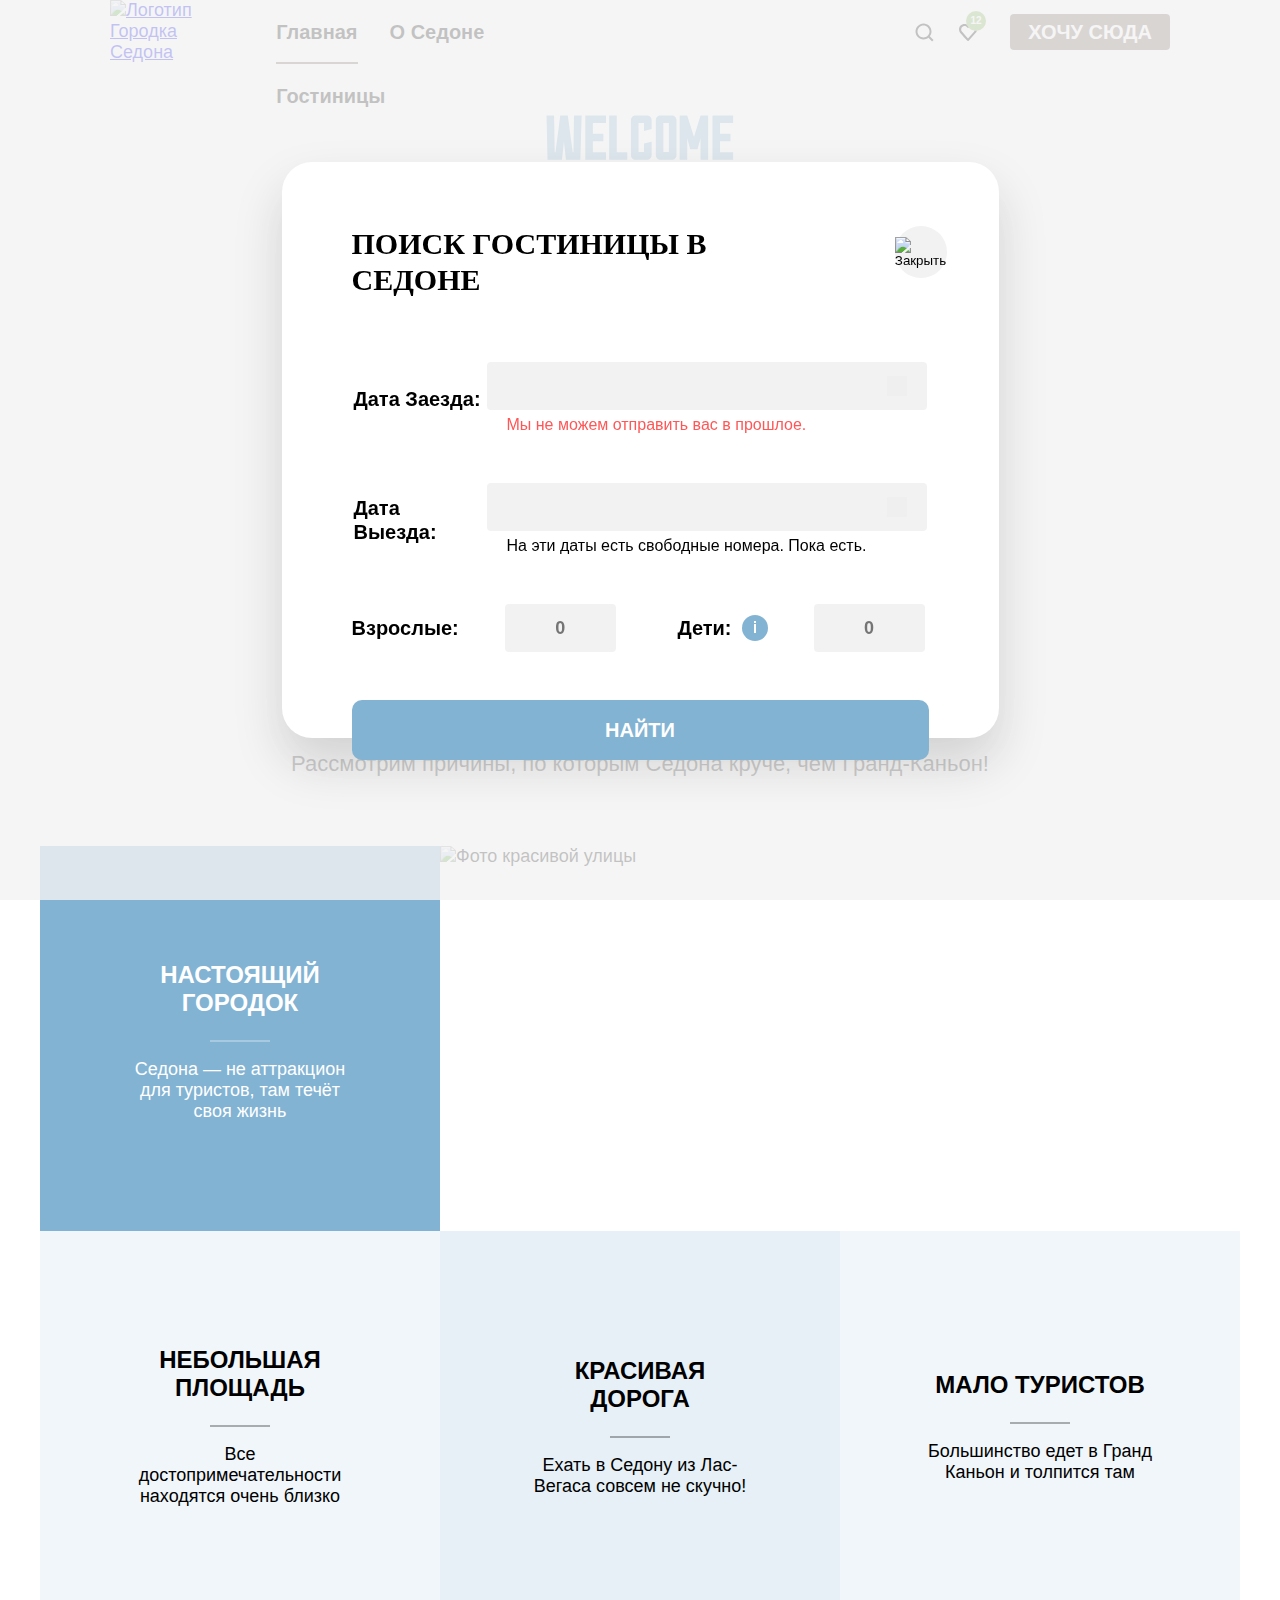
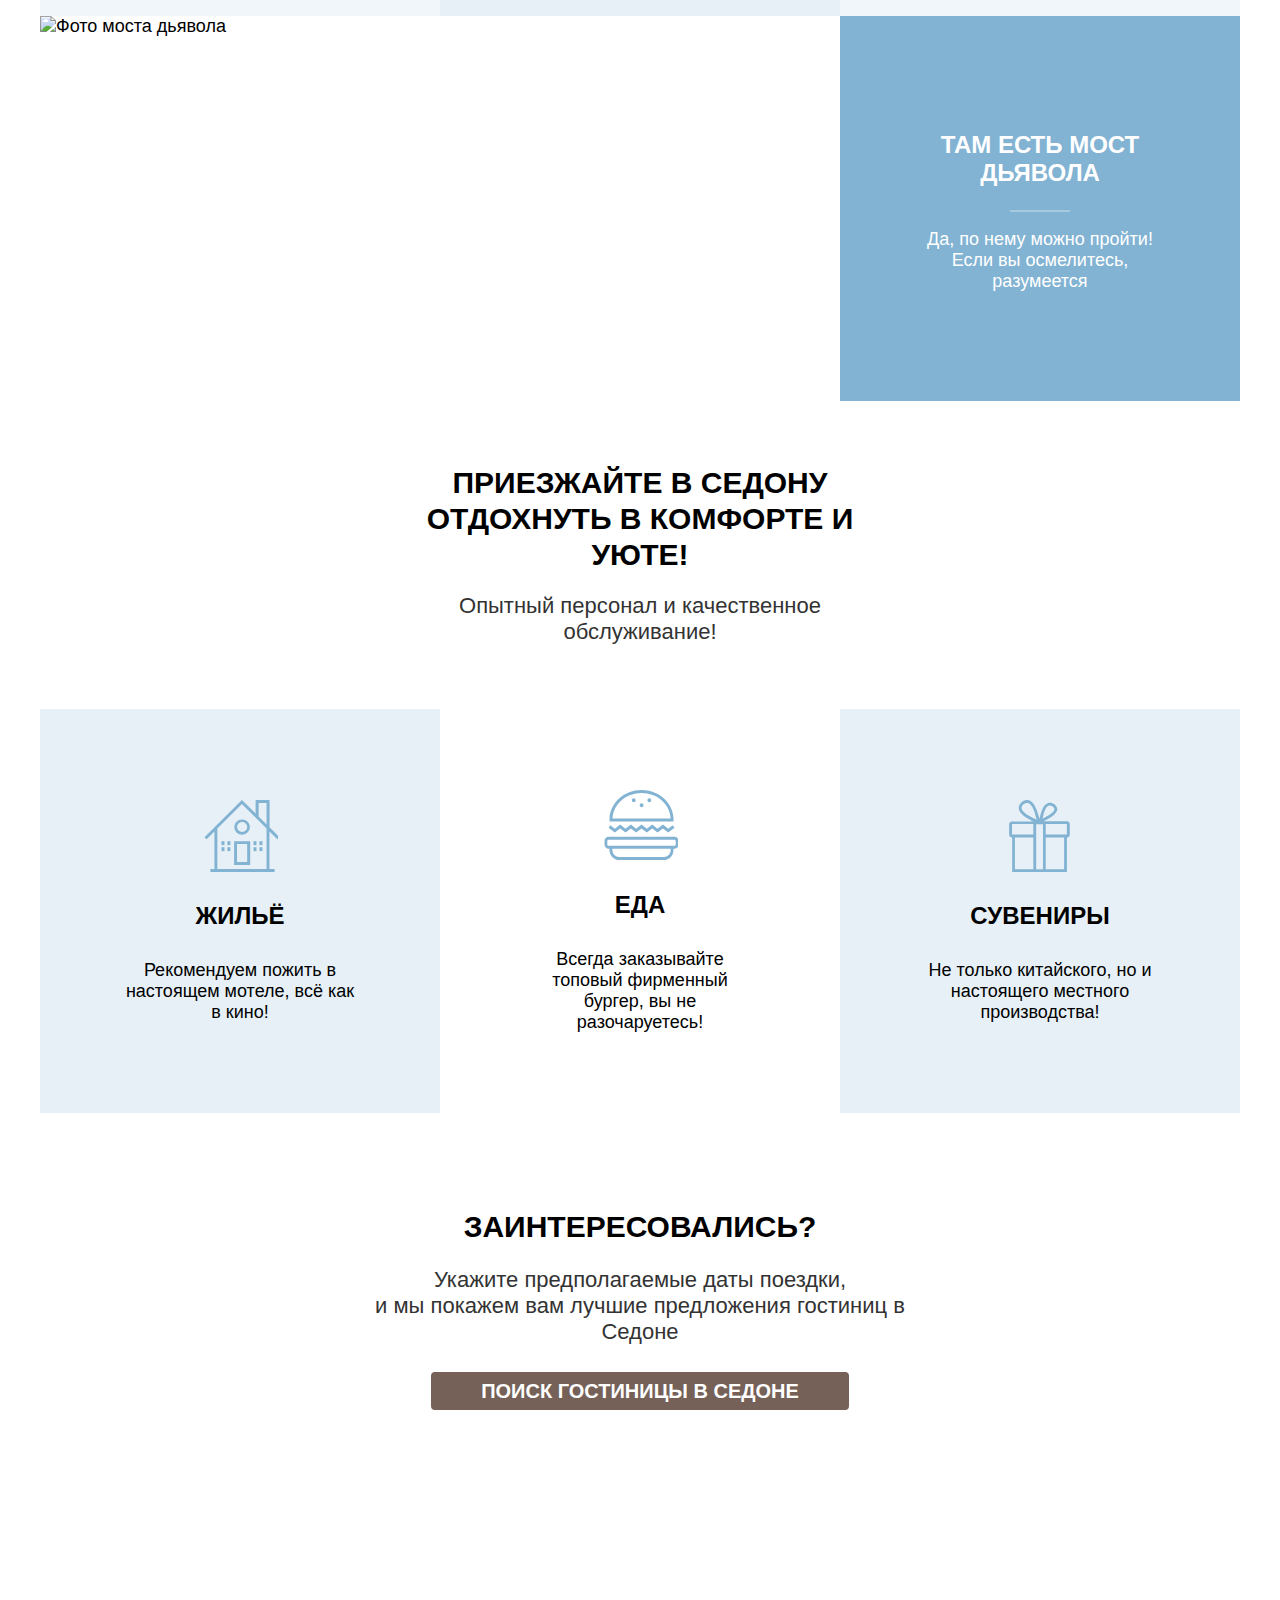
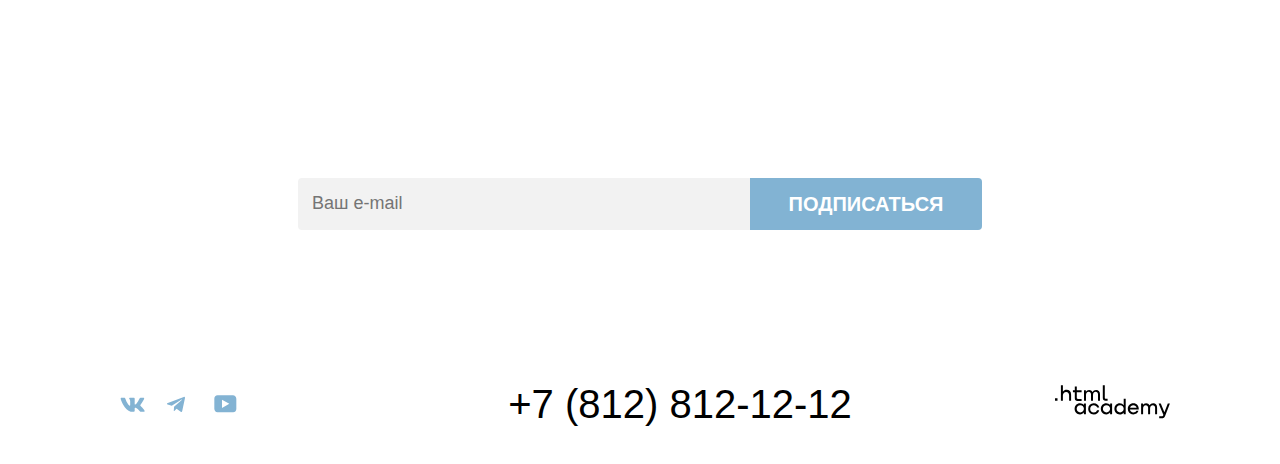
==== index.html @ 0767f4af "Редактирование модального окна" ====
<!DOCTYPE html>
<html lang="ru">
  <head>
    <meta charset="utf-8">
    <link rel="stylesheet" href="style/style.css">
    <title>Городок Седона</title>
  </head>
  <body>
  <header class="index-header">
    <a class="logo" href="index.html">
      <img class="header-logo" src="images/logo/logo-sedona.svg" width="140" height="70" alt="Логотип Городка Седона">
    </a>
    <nav class="navigation">
      <ul class="navigation-list navigation-menu">
        <li class="navigation-item">
          <a class="navigation-link navigation-link-current" href="index.html">Главная</a>
        </li>
        <li class="navigation-item">
          <a class="navigation-link" href="sedona.info">О седоне</a>
        </li>
        <li class="navigation-item">
          <a class="navigation-link" href="catalog.html">Гостиницы</a>
        </li>
      </ul>
      <ul class="navigation-list navigation-user">
        <li class="navigation-user-item">
          <a class="navigation-user-link" href="#">
            <span class="visually-hidden">Поиск</span></a>
        </li>
        <li class="navigation-user-item">
          <a class="navigation-user-link" href="#">
            <span class="navigation-user-notification">12</span>
            <span class="visually-hidden">Избранное</span>
          </a>
        </li>
        <li class="navigation-user-item">
          <a class="navigation-user-link button button-brown button-brown-user" href="#">Хочу сюда</a>
        </li>
      </ul>
    </nav>
  </header>
  <main class="main-index main-container">
    <section class="main-intro">
      <h1 class="visually-hidden">Городок Седона</h1>
          <img class="main-img-welcom" src="images/welcome.svg" width="458" height="350" alt="Welcome to the gorgeous Sedona, because the Grand Canyon sucks!">
    </section>
    <section class="advantages-top">
      <h2 class="visually-hidden">Преимущества</h2>
      <div class="tagline-top">
        <h3 class="tagline-title tagline-title-top">Седона — небольшой городок в Аризоне,
        заслуживающий большего!</h3>
        <p class="tagline-subtitle tagline-subtitle-top">Рассмотрим причины, по которым Седона круче, чем Гранд-Каньон!</p>
      </div>
      <ul class="advantages-list">
        <li class="advantages-item-1 advantages-card">
          <h3 class="advantages-title">Настоящий городок</h3>
          <p class="advantages-title-description">Седона — не аттракцион для туристов, там течёт своя жизнь</p>
        </li>
        <li class="advantages-item-2 advantages-img">
          <img src="images/advantages-1.jpg" width="800" height="385" alt="Фото красивой улицы">
        </li>
        <li class="advantages-item-3 advantages-card">
          <h3 class="advantages-title">Небольшая площадь</h3>
          <p class="advantages-title-description">Все достопримечательности находятся очень близко</p>
        </li>
        <li class="advantages-item-4 advantages-card">
          <h3 class="advantages-title">Красивая дорога</h3>
          <p class="advantages-title-description">Ехать в Седону из Лас-Вегаса совсем не скучно!</p>
        </li>
        <li class="advantages-item-5 advantages-card">
          <h3 class="advantages-title">Мало туристов</h3>
          <p class="advantages-title-description">Большинство едет в Гранд Каньон и толпится там</p>
        </li>
        <li class="advantages-item-6 advantages-img">
          <img src="images/advantages-2.jpg" width="800" height="385" alt="Фото моста дьявола">
        </li>
        <li class="advantages-item-7 advantages-card">
          <h3 class="advantages-title">Там есть мост дьявола</h3>
          <p class="advantages-title-description">Да, по нему можно пройти! Если вы осмелитесь, разумеется</p>
        </li>
      </ul>
      </section>
      <section class="advantages-bottom">
        <div class="tagline-bottom">
          <h3 class="tagline-title tagline-title-bottom">Приезжайте в Седону отдохнуть в комфорте и уюте!</h3>
          <p class="tagline-subtitle tagline-subtitle-bottom">Опытный персонал и качественное обслуживание!</p>
        </div>
        <ul class="advantages-list">
              <li class="advantages-item-8 advantages-card">
                <h3 class="advantages-title-bottom">Жильё</h3>
                <p class="advantages-title-description-bottom">Рекомендуем пожить в настоящем мотеле, всё как в кино!</p>
              </li>
              <li class="advantages-item-9 advantages-card">
                <h3 class="advantages-title-bottom">Еда</h3>
                <p class="advantages-title-description-bottom">Всегда заказывайте топовый фирменный бургер, вы не разочаруетесь!</p>
              </li>
              <li class="advantages-item-10 advantages-card">
                <h3 class="advantages-title-bottom">Сувениры</h3>
                <p class="advantages-title-description-bottom">Не только китайского, но и настоящего местного производства!</p>
              </li>
        </ul>
    </section>
   <section class="find-hotels">
    <h2 class="visually-hidden">Поиск гостиницы</h2>
    <h3 class="tagline-title tagline-title-find">Заинтересовались?</h3>
    <p class="tagline-subtitle tagline-subtitle-find">Укажите предполагаемые даты поездки, <br>и мы покажем вам лучшие предложения гостиниц в Седоне</p>
    <a class="button-brown button-brown-find" href="#">ПОИСК ГОСТИНИЦЫ В СЕДОНЕ</a>
   </section>
    <section class="subscribe">
      <h2 class="subscribe-title">Подпишитесь на рассылку</h2>
      <p class="subscribe-text">Только полезная информация и никакого спама, честное бойскаутское!</p>
      <form  class="subscribe-form" action="https://echo.htmlacademy.ru/" method="post">
          <input class="subscribe-input" type="email" name="subscribe-email" placeholder="Ваш e-mail" required >
          <button class="button button-blue button-subscribe" type="submit">Подписаться</button>
      </form>
    </section>
  </main>
  <footer class="footer-page">
    <section class="footer-social">
      <h2 class="visually-hidden">Соц-сети</h2>
      <ul class="footer-social-list">
        <li class="footer-social-item">
          <a href="https://vk.com/htmlacademy" class="social-icon icon-vk">
            <svg xmlns="http://www.w3.org/2000/svg" width="25" height="15" fill="none"><path fill="#83B3D3" fill-rule="evenodd" d="M24.12 1.8c.16-.54 0-.94-.8-.94H20.7c-.67 0-.98.34-1.15.73 0 0-1.33 3.2-3.22 5.27-.61.6-.9.8-1.23.8-.16 0-.41-.2-.41-.75v-5.1c0-.66-.19-.95-.74-.95H9.82c-.42 0-.67.3-.67.59 0 .62.95.76 1.04 2.51v3.8c0 .83-.15.98-.48.98-.9 0-3.06-3.2-4.34-6.88-.25-.72-.5-1-1.18-1H1.57c-.75 0-.9.34-.9.73 0 .68.89 4.07 4.14 8.55 2.17 3.06 5.23 4.72 8 4.72 1.68 0 1.88-.37 1.88-1v-2.32c0-.74.16-.88.7-.88.38 0 1.05.19 2.6 1.66 1.79 1.75 2.08 2.54 3.08 2.54h2.63c.75 0 1.12-.37.9-1.1-.23-.72-1.08-1.77-2.2-3.02-.62-.71-1.54-1.48-1.82-1.86-.39-.5-.28-.71 0-1.15 0 0 3.2-4.42 3.54-5.93Z" clip-rule="evenodd"/></svg>
          </a>
        </li>
        <li class="footer-social-item">
          <a href="https://t.me/htmlacademy " class="social-icon icon-tg">
            <svg xmlns="http://www.w3.org/2000/svg" width="18" height="17" fill="none"><path fill="#83B3D3" d="M16.79.96.84 7.1c-1.09.44-1.08 1.05-.2 1.32l4.1 1.28 9.47-5.98c.44-.27.85-.13.52.17l-7.68 6.93-.28 4.22c.41 0 .6-.2.83-.41l1.99-1.94 4.13 3.06c.77.42 1.31.2 1.5-.71l2.72-12.8c.28-1.1-.43-1.61-1.16-1.28Z"/></svg>
          </a>
        </li>
        <li class="footer-social-item">
          <a href="https://www.youtube.com/user/htmlacademyru" class="social-icon icon-youtube">
            <svg xmlns="http://www.w3.org/2000/svg" width="23" height="18" fill="none"><path fill="#83B3D3" d="M18.94.36H3.51C1.65.36.33 1.95.33 3.76v10.09c0 1.91 1.32 3.5 3.18 3.5h15.65c1.64 0 3.17-1.59 3.17-3.4V3.76c-.22-1.8-1.53-3.4-3.39-3.4ZM7.99 12.89V4.82l7.34 4.04-7.34 4.03Z"/></svg>
          </a>
        </li>
      </ul>
    </section>
    <section class="footer-phone">
      <a class="footer-telephone" href="tel:+78128121212">+7 (812) 812-12-12</a>
    </section>
    <section class="footer-logo">
      <a class="footer-logo-html" href="https://htmlacademy.ru/" title="Ссылка на разработчика сайта html-academy">
        <svg xmlns="http://www.w3.org/2000/svg" width="115" height="34" fill="none"><path fill="#000" d="M0 13.26v2.6h2.5v-2.6H0ZM11.6 4.86c-1.6 0-2.8.7-3.6 1.7h-.1V.36h-2v15.5h2v-5.3c0-2.1 1.3-3.6 3.3-3.6 1.8 0 2.9 1.4 2.9 3.2v5.7h2v-6.1c.1-3-1.8-4.9-4.5-4.9ZM26.6 5.16h-4.8v-3.7h-2v3.8h-1.9v2h1.9v6c0 1.7 1 2.7 2.7 2.7h4.1v-2h-3.7c-.7 0-1.1-.4-1.1-1.1v-5.7h4.8v-2ZM41.1 4.96c-1.6 0-2.9.8-3.5 2.1h-.1c-.6-1.2-1.8-2.1-3.4-2.1-1.4 0-2.5.8-3.1 1.8h-.1v-1.6H29v10.6h2v-5.4c0-2 1-3.5 2.6-3.5 1.5 0 2.4 1 2.4 2.6v6.3h2v-5.6c0-2.4 1.4-3.3 2.6-3.3 1.5 0 2.4 1 2.4 2.6v6.3h2v-6.5c.1-2.5-1.4-4.3-3.9-4.3ZM47.8 13.06c0 1.7 1 2.7 2.8 2.7h2v-2h-1.7c-.7 0-1.1-.4-1.1-1.1V.36h-2v12.7ZM28.9 20.06c-.9-1.1-2.2-1.8-3.9-1.8-3.1 0-5.4 2.3-5.4 5.6s2.3 5.6 5.4 5.6c1.8 0 3-.8 3.8-1.9h.1v1.6h2v-10.6h-2v1.5Zm-3.6 7.4c-2.2 0-3.6-1.6-3.6-3.6s1.4-3.6 3.6-3.6 3.6 1.6 3.6 3.6c0 1.9-1.4 3.6-3.6 3.6ZM44.2 22.36c-.5-2.4-2.6-4.1-5.4-4.1a5.4 5.4 0 0 0-5.6 5.6c0 3.1 2.2 5.6 5.6 5.6 2.8 0 4.9-1.8 5.4-4.2h-2.1a3.4 3.4 0 0 1-3.3 2.3c-2.2 0-3.6-1.6-3.6-3.6s1.4-3.6 3.6-3.6c1.6 0 2.8 1 3.3 2.2h2.1v-.2ZM55.1 20.06c-.9-1.1-2.2-1.8-3.9-1.8-3.1 0-5.4 2.3-5.4 5.6s2.3 5.6 5.4 5.6c1.8 0 3-.8 3.8-1.9h.1v1.6h2v-10.6h-2v1.5Zm-3.6 7.4c-2.2 0-3.6-1.6-3.6-3.6s1.4-3.6 3.6-3.6 3.6 1.6 3.6 3.6c0 1.9-1.5 3.6-3.6 3.6ZM68.7 20.16c-.9-1.1-2.2-1.9-3.9-1.9-3.1 0-5.4 2.3-5.4 5.6s2.2 5.6 5.4 5.6c1.7 0 3-.8 3.8-1.8h.1v1.5h2v-15.4h-2v6.4Zm-3.6 7.3c-2.2 0-3.6-1.6-3.6-3.6s1.4-3.6 3.6-3.6 3.6 1.6 3.6 3.6c-.1 2-1.5 3.6-3.6 3.6ZM78.3 18.26c-3.3 0-5.5 2.5-5.5 5.6 0 3 2.1 5.6 5.5 5.6 2.5 0 4.5-1.3 5.2-3.6h-2.1c-.5 1-1.6 1.6-3 1.6-1.9 0-3.3-1.3-3.4-2.9h8.8c.2-3.6-2-6.3-5.5-6.3Zm0 1.9c1.7 0 3 1 3.3 2.6h-6.5c.3-1.5 1.5-2.6 3.2-2.6ZM98.2 18.26c-1.6 0-2.9.8-3.6 2h-.1c-.6-1.2-1.8-2-3.4-2-1.4 0-2.5.7-3.1 1.8v-1.5h-1.9v10.6h2v-5.4c0-2 1-3.4 2.6-3.5 1.5 0 2.4 1 2.4 2.6v6.3h2v-5.6c0-2.4 1.4-3.3 2.6-3.3 1.5 0 2.4 1 2.4 2.6v6.3h2v-6.5c.1-2.6-1.4-4.4-3.9-4.4ZM109.4 27.36l-3.6-8.9h-2.2l4.8 11.6c-.3.9-.7 1.2-1.7 1.2h-2.5v2h2.5c1.8 0 2.8-.8 3.5-2.6l4.7-12.2h-2.1l-3.4 8.9Z"/></svg>
      </a>
    </section>
  </footer>
  </body>
  <div class="modal-container">
    <div class="modal-window">
      <button class="modal-button-close">
        <img src="images/graphic/close.svg" alt="Закрыть">
        <span class="visually-hidden">Закрыть</span>
      </button>
      <h2 class="modal-title">Поиск гостиницы в Седоне</h2>
      <section class="modal-content">
        <form class="modal-form" action="https://echo.htmlacademy.ru/" method="post">
          <fieldset class="date-form">
            <label class="date-title">Дата заезда:</label>
            <div class="input-wraper">
              <input class="date-input" type="text" id="date-in">
              <button class="button-date">
                <span class="visually-hidden">Календарь</span>
              </button>
              <p class="info-date error-date">Мы не можем отправить вас в прошлое.</p>
            </div>
          </fieldset>
          <fieldset class="date-form">
            <label class="date-title">Дата выезда:</label>
            <div class="input-wraper">
              <input class="date-input" type="text" id="date-out">
              <button class="button-date">
                <span class="visually-hidden">Календарь</span>
              </button>
              <p class="info-date">На эти даты есть свободные номера. Пока есть.</p>
            </div>
          </fieldset>
          <div class="wraper-people">
            <fieldset class="people">
              <label class="date-title date-title-adults">Взрослые:</label>
              <div class="input-people-wraper">
                <button class="people-min">
                  <span class="visually-hidden">Меньше</span>
                </button>
                <input class="people-number" type="text" placeholder="0">
                <button class="people-max">
                  <span class="visually-hidden">Больше</span>
                </button>
              </div>
            </fieldset>
            <fieldset class="people">
              <div class="wraper-people-children">
              <label class="date-title date-title-children">Дети:</label>
              <button class="tooltip-button" type="button">
                <svg width="2" height="12" viewBox="0 0 2 12" fill="currentColor" xmlns="http://www.w3.org/2000/svg">
                  <path fill-rule="evenodd" clip-rule="evenodd" d="M0 0H2V2H0V0ZM2 12H0V3H2V12Z" fill="white"/>
                  </svg>
                  <div class="tooltip-open">
                    <p class="tooltip-text">Укажите количество детей, которые будут с вами, возраст которых от 6 до 18 лет. Дети до 6 лет размещаются бесплатно.</p>
                  </div>
              </button>
              <div class="input-people-wraper">
                <button class="people-min">
                  <span class="visually-hidden">Меньше</span>
                </button>
                <input class="people-number" type="text" placeholder="0">
                <button class="people-max">
                  <span class="visually-hidden">Больше</span>
                </button>
              </div>
            </div>
            </fieldset>
          </div>
          <button class="button-blue button-blue-find">Найти</button>
        </form>
      </section>
    </div>
  </div>
</html>
---- style/style.css ----
/* font_add START */
@font-face {
  font-family: "PT Sans";
  font-weight: 400;
  font-style: normal;
  src: url("../fonts/ptsans-400.woff2") format("woff2");
  font-display: swap;
}

@font-face {
  font-family: "PT Sans";
  font-weight: 700;
  font-style: normal;
  src: url("../fonts/ptsans-700.woff2") format("woff2");
  font-display: swap;
}

@font-face {
  font-family: "PT Sans";
  font-weight: 400;
  font-style: italic;
  src: url("../fonts/ptsans-400.woff2") format("woff2");
  font-display: swap;
}

@font-face {
  font-family: "PT Sans";
  font-weight: 700;
  font-style: italic;
  src: url("../fonts/ptsans-700.woff2") format("woff2");
  font-display: swap;
}

/* font_add END */

html {
  height: 100%;
  width: 1200px;
  margin: 0 auto;
}


body {
  margin: 0;
  display: flex;
  flex-direction: column;
  min-height: 100%;
  font-family: "PT Sans", sans-serif;
  font-size: 18px;
  line-height: 21px;
  background-color: #ffffff;
  color: #000000;
}

.visually-hidden {
  position: absolute;
  width: 1px;
  height: 1px;
  margin: -1px;
  border: 0;
  padding: 0;
  white-space: nowrap;
  clip-path: inset(100%);
  clip: rect(0 0 0 0);
  overflow: hidden;
}

/* header START */
.index-header {
  display: flex;
  flex-direction: row;
  padding: 0 70px;
  height: 64px;
  /* убрать высоту потом */
}

.logo {
  width: 140px;
  height: 70px;
  margin-right: 30px;
  z-index: 0;
}

.logo:hover {
  opacity: 0.9;
}

.logo:focus {
  opacity: 0.9;
}

.logo:active {
  opacity: 0.5;
}

.logo:disabled {
  background-color: rgba(229, 229, 229, 1);
  color: rgba(229, 229, 229, 1);
  cursor: auto;
}



.navigation {
  display: flex;
  width: 100%;
}

.navigation-list {
  display: flex;
  list-style: none;
  padding: 0;
  margin: 0;
}

.navigation-menu {
  width: 339px;
  margin-right: auto;
  flex-wrap: wrap;
}

.navigation-user {
  width: 268px;
  align-items: center;
}

.navigation-link {
  color: inherit;
  font-size: 20px;
  font-weight: 700;
  line-height: 24px;
  text-transform: capitalize;
  text-align: center;
  text-decoration: none;
  display: block;
  padding: 20px 16px;
}

.navigation-link:hover {
 opacity: 0.6;
}

.navigation-link:focus {
 opacity: 0.6;
}

.navigation-link:active {
 opacity: 0.4;
}

.navigation-link:disabled {
  background-color: rgba(229, 229, 229, 1);
  color: rgba(229, 229, 229, 1);
  cursor: auto;
}



.navigation-user .navigation-user-item:nth-child(1) .navigation-user-link {
  background-image: url("../images/icons/icon-find.svg");
  background-repeat: no-repeat;
  background-position: center;

}

.navigation-user .navigation-user-item:nth-child(2) .navigation-user-link {
  background-image: url("../images/icons/icon-heart.svg");
  background-repeat: no-repeat;
  background-position: center;
  position: relative;
}

.navigation-user-notification{
  display: flex;
  background-color: #7DB54F;
  color: #ffffff;
  border-radius: 50%;
  width: 20px;
  height: 20px;
  position: absolute;
  top: 11px;
  right: 4px;
  font-size: 10px;
  justify-content: center;
  align-items: center;
}

.navigation-user-link {
  color: inherit;
  font-size: 20px;
  font-weight: 700;
  line-height: 24px;
  text-transform: capitalize;
  text-align: center;
  text-decoration: none;
  display: block;
  padding: 22px 12px;
  width: 44px;
  height: 64px;
  box-sizing: border-box;
}

.navigation-user-link:hover {
  opacity: 0.6;
 }

 .navigation-user-link:focus {
  opacity: 0.6;
 }

 .navigation-user-link:active {
  opacity: 0.4;
 }

 .navigation-user-link:disabled {
   background-color: rgba(229, 229, 229, 1);
   color: rgba(229, 229, 229, 1);
   cursor: auto;
 }


.navigation-link-current{
  position: relative;
  }

.navigation-link-current::after {
  position: absolute;
  content: "";
  height: 2px;
  bottom: 0;
  right: 16px;
  left: 16px;
  background-color: rgba(117, 98, 87, 1);
}

.button-brown-user {
  width: 160px;
  height: 36px;
  margin-left: 20px;
  padding: 0;
}

/* header END */

/* main START */
.main-container {
  flex-grow: 1;
}

.main-img-welcom {
  padding-top: 51.4px;
}

.main-intro {
  background:  url(../images/index-ladder.svg) bottom, url(../images/background-index.jpg);
  background-repeat: no-repeat;
  background-size: 100%, cover;
  height: 485px;
  text-align: center;
  color: #000000;
}

.tagline-title {
  font-size: 30px;
  font-weight: 700;
  line-height: 36px;
  text-transform: uppercase;
  text-align: center;
}

.tagline-title-top {
  width: 650px;
  padding-top: 69px;
  margin: 0;
  margin-bottom: 25px;
}

.tagline-title-find {
  margin: 0;
  margin-bottom: 20px;
  margin-left: auto;
  margin-right: auto;
}


.tagline-subtitle {
  font-size: 22px;
  line-height: 26px;
  text-align: center;
  color: #333333;
}

.tagline-subtitle-top {
  margin: 0;
  padding-bottom: 69px;
}

.tagline-subtitle-find {
  margin-bottom: 54px;
  width: 592px;
  height: 52px;
  margin-left: auto;
  margin-right: auto;
}

/* advantages START */
.tagline-top {
  height: 261px;
  display: flex;
  flex-direction: column;
  align-items: center;
  height: auto;
}

.tagline-bottom {
  height: 246px;
  display: flex;
  flex-direction: column;
  align-items: center;
  height: auto;
}

.advantages-top {
  background-color: inherit;
}

.tagline-title-bottom {
  width: 505px;
  padding-top: 64px;
  margin: 0;
  margin-bottom: 20px;
}

.tagline-subtitle-bottom {
  width: 490px;
  margin: 0;
  padding-bottom: 64px;
}

.advantages-title {
  font-size: 24px;
  font-weight: 700;
  line-height: 28px;
  text-transform: uppercase;
  text-align: center;
  position: relative;
}

.advantages-title::after {
  position: absolute;
  content: "";
  display: block;
  width: 60px;
  height: 2px;
  background-color: rgba(0, 0, 0, 0.3);
  left: 0;
  right: 0;
  margin: auto;
  bottom: -25px;
}

.advantages-item-1 .advantages-title::after,
.advantages-item-7 .advantages-title::after {
  background-color: rgba(255, 255, 255, 0.3);
}

.advantages-item-8::before {
  content: "";
  position: relative;
  background-image: url("../images/icons/icon-house.svg");
  width: 75px;
  height: 72px;
}

.advantages-item-9::before {
  content: "";
  position: relative;
  background-image: url("../images/icons/icon-food.svg");
  width: 75px;
  height: 72px;
}

.advantages-item-10::before {
  content: "";
  position: relative;
  background-image: url("../images/icons/icon-gift.svg");
  background-size: contain;
  width: 75px;
  height: 72px;
}

.advantages-title-bottom {
  font-size: 24px;
  font-weight: 700;
  line-height: 28px;
  text-transform: uppercase;
  text-align: center;
  margin: 30px 0;
}

.advantages-item-1 {
  grid-area: 1/1/2/2;
}

.advantages-item-2 {
  grid-area:  1/2/2/4 ;
}

.advantages-item-3 {
  grid-area: 2/1/3/2;
}

.advantages-item-4 {
  grid-area:  2/2/3/3 ;
}

.advantages-item-5 {
  grid-area: 2/3/3/4;
}

.advantages-item-6 {
  grid-area: 3/1/4/3;
}

.advantages-item-7 {
  grid-area: 3/3/4/4;
}

.advantages-item-3,
.advantages-item-5 {
  color: inherit;
  background-color: rgba(131, 179, 211, 0.12);
}

.advantages-item-1,
.advantages-item-7 {
  color: #ffffff;
  background-color: #82B3D3;
}

.advantages-item-4,
.advantages-item-8,
.advantages-item-10 {
  background-color: rgba(131, 179, 211, 0.20);
}
.advantages-item-9 {
  background-color: #ffffff;
}

.advantages-img {
display: flex;
}

.advantages-list{
  list-style: none;
  display: grid;
  grid-template-columns: repeat(3, 400px);
  padding: 0;
  margin: 0;
}

.advantages-list-bottom {
  list-style: none;
  display: grid;
  grid-template-columns: repeat(3, 400px);
  padding: 0;
  margin: 0;
}

.advantages-card {
  display: flex;
  align-items: center;
  justify-content: center;
  flex-direction: column;
  padding: 80px 85px;
  box-sizing: border-box;
  min-height: 385px;
}

.advantages-title-description {
  font-size: 18px;
  text-align: center;
}

.advantages-title-description-bottom {
  font-size: 18px;
  text-align: center;
  margin: 0;
}

.advantages-bottom {
  text-align: center;
}
/* advantages END */

.find-hotels {
  text-align: center;
  padding: 96px 304px;
  min-height: 406px;
  box-sizing: border-box;
}

.button-brown-find {
  background-color: #756157;
  color: #FFFFFF;
  text-transform: uppercase;
  text-decoration: none;
  font-weight: 700;
  font-size: 20px;
  line-height: 36px;
  font-family: "PT Sans", sans-serif;
  border-radius: 4px;
  border: none;
  width: 276px;
  height: 36px;
  padding: 8px 50px;
}


.button {
  color: #FFFFFF;
  text-decoration: none;
  text-transform: uppercase;
  font-weight: 700;
  font-family: "PT Sans", sans-serif;
  border-radius: 4px;
  border: none;
  display: flex;
  align-items: center;
  justify-content: center;
  cursor: pointer;
}

.button-brown {
  background-color: #756157;
}

.button-brown:hover {
  background-color: #69564f;
}

.button-brown:focus {
  background-color: #69564f;
}

.button-brown:active {
  background-color: #756157;
  color: rgba(255, 255, 255, 0.3);
}

.button:disabled {
  background-color: rgba(229, 229, 229, 1);
  color: rgba(255, 255, 255, 1);
  cursor: auto;
}

.button-blue {
  background-color: #82B3D3;
}

.button-blue:hover {
  background-color: #68A2CA;
}

.button-blue:focus {
  background-color: #68A2CA;
}

.button-blue:active{
  background-color: #82B3D3;
  color: rgba(255, 255, 255, 0.3);
}

.hotels-card .button-green {
  grid-area: button-2;
}

.button-green {
  background-color: #7DB54F;
}

.button-green:hover {
  background-color: #6C9E42;
}

.button-green:focus {
  background-color: #6C9E42;
}

.button-green:active {
  background-color: #7DB54F;
  color: rgba(255, 255, 255, 0.3);
}

/* main END */

/* footer START */
.footer-page {
  display: flex;
  padding: 40px 70px 30px;
  height: 50px;
  min-height: 130px;
  box-sizing: border-box;
}

.social-icon {
  width: 27px;
  height: 40px;
  background-position: center;
}

.social-icon:hover path {
  fill: #68A2CA;
}

.social-icon:focus path {
  fill: #68A2CA;
}

.social-icon:active path {
  fill: rgba(104, 162, 202, 0.3)
}

.footer-social {
  width: 200px;
  display: flex;
  align-items: center;
}

.footer-logo {
  width: 120px;
  display: flex;
  align-items: center;
  justify-content: end;
}

.footer-logo-html:hover path {
  fill: rgba(117, 97, 87, 1);
}

.footer-logo-html:focus path {
  fill: rgba(117, 97, 87, 1);
}

.footer-logo-html:active path {
  fill: rgba(117, 97, 87, 0.3);
}

.footer-social-list {
  list-style: none;
  display: flex;
  padding: 0;
  flex-wrap: wrap;
}

.footer-social-item {
  padding: 0 10px;
  width: 27px;
  height: 40px;
  display: flex;

}

.icon-vk {
  width: 100%;
  display: flex;
  align-items: center;
}

.icon-youtube {
  display: flex;
  align-items: center;
  width: 100%;
}

.icon-tg {
  width: 100%;
  display: flex;
  align-items: center;
}


.footer-phone {
  margin-left: auto;
  margin-right: auto;
  align-items: center;
  display: flex;

}

.footer-telephone {
  text-decoration: none;
  font-size: 40px;
  line-height: 40px;
  text-transform: uppercase;
  color: #000000;
}

.footer-telephone:hover {
  color: #756157;
}

.footer-telephone:active {
  color: #756157;
  opacity: 30%;
}

/* footer END  */



/* catalog START */

.block-filter {
  background-image: url("../images/background-filter.jpg");
  background-repeat: no-repeat;
  background-size: cover;
  color: #FFFFFF  ;
  padding: 35px 70px 70px;
}

.inner-header {
  margin-bottom: 40px;
}

.inner-header-title {
  font-size: 60px;
  line-height: 78px;
  font-weight: 700;
  margin: 0 0 8px;
}

.breadcrumbs {
  list-style: none;
  display: flex;
  margin: 0;
  padding: 0;
}

.breadcrumbs-index{
  background-repeat: no-repeat;
  background-position: center;
  fill: rgba(255, 255, 255, 1);
}

.breadcrumbs-index:hover {
  fill: rgba(255, 255, 255, 0.6);
}

.breadcrumbs-index:focus {
  fill: rgba(255, 255, 255, 1);
}

.breadcrumbs-index:active {
  fill: rgba(255, 255, 255, 0.3);
}

.breadcrumbs-item {
  display: flex;
  align-items: center;
}

.breadcrumbs-item:not(:last-child)::after {
  content: "";
  position: relative;
  background-image: url("../images/graphic/arrow.svg");
  background-repeat: no-repeat;
  padding-right: 10px;
  left: 5px;
  top: 0px;
  height: 11px;
  width: 6px;
}

.breadcrumbs-item a {
  color: #FFFFFF ;
  text-decoration: none;
  font-size: 16px;
  line-height: 21px;
  font-weight: normal;
  display: flex;
  align-items: center;
}

.breadcrumbs-link:hover {
  color: #FFFFFF;
  opacity: 60%;
}

.breadcrumbs-link:active {
  opacity: 30%;
}

.catalog-hotels{
  display: flex;
  flex-direction: row;
}

.catalog-filter {
  display: flex;
  width: 1060px;
}

.catalog-filter-list {
  list-style: none;
  margin: 0;
  padding: 0;
}

.catalog-filter-item:last-child {
  padding-bottom: 0;
}

.catalog-filter-title {
  font-size: 20px;
  font-weight: 700;
  line-height: 24px;
  text-transform: capitalize;
  padding-bottom: 32px;
}

.catalog-filter-item{
  font-size: 18px;
  line-height: 23px;
  padding-bottom: 16px;
}

.catalog-filter-group{
  font-size: 18px;
  line-height: 24px;
  border: none;
  padding: 0;
  margin: 0;
  margin-right: 70px;
  width: 150px;
}

.control {
  display: flex;
  align-items: center;
}

.catalog-filter-group:nth-child(2) {
  margin-right: auto;
}

.catalog-filter-group:nth-child(3) {
  width: 288px;
  margin-right: 0;
}

.input-price {
  width: 143px;
  height: 48px;
  font-size: 18px;
  font-weight: 700;
  box-sizing: border-box;
  padding: 5px 10px;
  outline: none;
  border: 2px solid transparent;
  margin-bottom: 36px;
  margin-right: 2px;
}

.input-price:hover {
  background-color: #E6E6E6;
}

.input-price:focus {
  background-color: #E6E6E6;
  outline: 3px solid #83B3D3;
}

.input-price:active {
  border: 2px solid #000;
  outline: none;
}

.input-price-left {
  border-radius: 4px 0 0 4px;
}

.input-price-right {
  border-radius: 0 4px 4px 0;
}

.label-price {
  position: relative;
}

.label-price-wraper {
  display: flex;

}

.price-span {
  position: absolute;
  color: rgba(0, 0, 0, 0.3);
  right: 20px;
  top: 10px;
}

.range-scale {
  background-color: rgba(255, 255, 255, 0.3);
  width: 287px;
  height: 4px;
  position: relative;
  z-index: 0;
}

.range-bar {
  height: 4px;
  background-color: #ffffff;
  position: absolute;
  z-index: 1;
}

.range-toggle {
  width: 20px;
  height: 20px;
  border-radius: 4px;
  border-style: none;
  cursor: pointer;
  background-color: #ffffff;
  position: absolute;
}

.toggle-min {
  top: -8px;
}

.toggle-max {
  right: -10px;
  top: -8px;
}

.range-toggle:hover {
  background-color: #A5A5A5;
}

.range-toggle:focus {
  outline: 3px solid #83B3D3;
}

.range-toggle:active {
  outline: 2px solid #83B3D3;
}

.button-blue-catalog {
  background-color: #82B3D3;
  margin-bottom: 32px;
  width: 191px;
  height: 36px;
  font-size: 16px;
  font-weight: 700;
  line-height: 20px;
}

.catalog-button {
  border: none;
  margin: 0;
  margin-left: 70px;
  width: 191px;
}

.button-reset {
  width: 191px;
  height: 36px;
  background-color: rgb(0, 0, 0, 0);
  border: none;
  color: #FFFFFF;
  font-size: 16px;
  font-weight: 700;
  line-height: 20px;
  border-radius: 4px;
  cursor: pointer;
}

.control-mark {
  background-color: rgba(255, 255, 255, 1);
  width: 20px;
  height: 20px;
  display: inline-block;
  position: relative;
  top: 0;
  border-radius: 4px;
  margin-right: 15px;
}

.control-input[type="checkbox"]:checked + .control-mark::before {
  content: "";
  background-image: url("../images/graphic/check-mark-1.svg");
  background-repeat: no-repeat;
  background-position: center;
  width: 20px;
  height: 20px;
  display: inline-block;
  position: relative;
  border-radius: 4px;
  left: 1px;
}

.control-input[type="radio"] +.control-mark {
  background-color: rgba(255, 255, 255, 1);
  border-radius: 50%;
  width: 20px;
  height: 20px;
  display: inline-block;
  margin-right: 15px;
  z-index: 0;
}

.control-input[type="radio"]:checked + .control-mark::before {
  content: "";
  background-color: rgba(63, 94, 114, 1);
  width: 10px;
  height: 10px;
  border-radius: 50%;
  z-index: 1;
  position: relative;
  display: inline-block;
  top: -3px;
  left: 5px;
}


.control-input:hover + .control-mark {
  background-color: rgba(255, 255, 255, 0.6);
  cursor: pointer;
}

.control-input:focus + .control-mark {
  outline: 3px solid #83B3D3;
}

.control-input:active + .control-mark {
  background-color: rgba(255, 255, 255, 0.3);
}

.control-input:disabled + .control-mark {
  background-color: rgba(255, 255, 255, 0.1);
  cursor: auto;
}

.button-reset:hover {
  opacity: 0.6;
}

.button-reset:active {
  color: rgba(255, 255, 255, 0.3);
}

.button-reset:focus {
  border: 3px solid #83B3D3;
  opacity: 1;
}

.button-reset:disabled {
  color: rgba(255, 255, 255, 1);
  cursor: auto;
}

/* catalog END */

/* selection START */
.number-hotels {
  font-size: 30px;
  line-height: 36px;
  font-weight: 700;
  text-transform: uppercase;
}

.selection-icon {
  display: flex;
}

.selection-hotel {
  display: flex;
  width: 1060px;
  padding: 50px 70px 40px;
  align-items: center;
}

.number-hotels {
  margin: 0;
  margin-right: auto;
}

.selection-tile {
  box-sizing: border-box;
  background-image: url("../images/graphic/variant-tile.svg");
  background-repeat: no-repeat;
  background-size: 24px 20px;
  background-position: center;
  width: 48px;
  height: 48px;
  border: 2px solid #E5E5E5;
}

.selection-slide {
  background-image: url("../images/graphic/variant-slideshow.svg");
  background-repeat: no-repeat;
  background-size: 24px 20px;
  background-position: center;
  box-sizing: border-box;
  width: 48px;
  height: 48px;
  flex-wrap: wrap;
  margin: 0 8px;
  border: 2px solid #E5E5E5;
}

.selection-list {
  box-sizing: border-box;
  background-image: url("../images/graphic/variant-list.svg");
  background-repeat: no-repeat;
  background-size: 24px 20px;
  background-position: center;
  width: 48px;
  height: 48px;
  border: 2px solid #E5E5E5;
}

.selection-current {
  border: 2px solid #000000;
}

.selection-list:hover,
.selection-slide:hover,
.selection-tile:hover {
  border: 2px solid #000000;
}


.selection-list:focus,
.selection-slide:focus,
.selection-tile:focus {
  border: 2px solid #68A2CA;
}

.selection-list:active,
.selection-slide:active,
.selection-tile:active {
  border: 2px solid #000000;
}



.select-control {
  font-size: 18px;
  line-height: 21px;
  height: 49px;
  padding: 10px 20px;
  border-radius: 4px;
  border: 2px solid  #E5E5E5;
  width: 292px;
  margin-right: 70px;
  background-image: url("../images/graphic/arrow-down.svg");
  background-repeat: no-repeat;
  background-position: right 20px center;
  appearance: none;
}

.select-control:hover {
  border-color: #68A2CA;
}

.select-control:active {
  border-color: #68A2CA;
}

.select-control:disabled {
 border-color: rgba(0, 0, 0, 0.30);
 cursor: auto;
}
/* selection END */

/* hotels START */

.hotels {
  width: 1060px;
  display: grid;
  grid-template-columns: 340px 340px 340px;
  gap: 20px;
  padding: 0 70px 40px;
}

.hotels-card {
  border: 1px solid #E6E6E6;
  border-radius: 4px;
  /* width: 340px;
  height: 438px; */
  padding: 20px;
  display: grid;
  grid-template-columns: 140px 140px;
  grid-template-areas:
  "title title"
  "type price"
  "button-1 button-2"
  "stars rating";
  gap: 16px;
}

.hotels-card .button-blue {
  grid-area: button-2;
}

.hotels-card .button-brown {
  grid-area: button-1;
}

.hotels-card:nth-child(3n) {
  margin-right: 0;
}

.button-card-size {
  width: 140px;
  height: 36px;
  display: flex;
  font-size: 16px;
  line-height: 20px;
  font-weight: 700;
  text-align: center;
}

.hotels-card-title {
  font-size: 24px;
  line-height: 28px;
  font-weight: 700;
  color: #000000;
  margin: 0;
  grid-area: title;
  grid-column: 1 / 3;
}

.hotels-card-link {
  text-decoration: none;
  display: grid;
}

.hotels-card-link:hover {
  opacity: 0.8;
}

.hotels-card-link:focus {
  opacity: 1;
}

.hotels-card-link:active {
  opacity: 0.3;
}

.hotels-card-link:disabled {
  background-color: rgba(229, 229, 229, 1);
  color: rgba(229, 229, 229, 1);
  cursor: auto;
}


.hotels-card-img {
  margin-bottom:  16px;
}

.hotels-card-type {
  font-size: 18px;
  line-height: 21px;
  width: 140px;
  margin: 0;
  grid-area: type;
}

.hotels-card-price {
  font-size: 18px;
  line-height: 21px;
  text-align: right;
  width: 140px;
  margin: 0;
  grid-area: price;
}

.hotels-card-rating {
  background-image: url("../images/graphic/star.svg") ;
  background-repeat: space;
  grid-area: stars;
  height: 18px;
  display: flex;
  align-items: center;
  position: relative;
  top: 10px;
}

.hotel-star-1 {
  width: 20px;
}

.hotel-star-2 {
  width: 40px;
}

.hotel-star-3 {
  width: 70px;
}

.hotel-star-4 {
  width: 85px;
}

.hotel-star-5 {
  width: 105px;
}

.hotels-card-rating-text {
  font-size: 16px;
  line-height: 20px;
  text-transform: uppercase;
  width: 140px;
  height: 37px;
  margin: 0;
  text-align: center;
  background-color: #F2F2F2;
  border-radius: 4px;
  display: flex;
  align-items: center;
  justify-content: center;
  grid-area: rating;
}

/* hotels END */

/* pagination START */
.pagination {
  display: flex;
  padding-top: 40px;
  margin: 0 70px 60px;
  border-top: 1px solid #E6E6E6;
}

.pagination-link {
  font-size: 20px;
  line-height: 36px;
  font-weight: 700;
  text-transform: uppercase;
  text-align: center;
  text-decoration: none;
  color: #FFFFFF;
  width: 60px;
  height: 60px;
  display: flex;
  justify-content: center;
  align-items: center;
}

.pagination-link:hover {
  background-color: #68A2CA;
}

.pagination-link:focus {
  background-color: #68A2CA;
}

.pagination-link:active {
  color: rgba(130, 179, 211, 1);
}

.pagination-link:disabled {
  background-color: rgba(229, 229, 229, 1);
  color: rgba(229, 229, 229, 1);
  cursor: auto;
}

.pagination-current:active,
.pagination-current:focus,
.pagination-current:hover {
  background-color: rgba(242, 242, 242, 1);
  color: #000000;
}

.pagination-item {
  margin: 0 8px 0 0;
  background-color: #82B3D3;
  display: flex;
  align-items: center;
  justify-content: center;
}

.pagination-more {
  background-color: #FFFFFF;
}

.pagination-current {
  color: rgb(0, 0, 0);
  background-color: #F2F2F2;
}
.pagination-list {
  list-style: none;
  display: flex;
  padding: 0;
  margin: 0;
}

/* pagination END */

/* subscribe START */

.subscribe {
  color: #FFFFFF;
  background-image: url("../images/background-subscribe.jpg");
  text-align: center;
  display: flex;
  flex-direction: column;
  flex-wrap: wrap;
  justify-content: center;
  align-items: center;
  padding: 96px 258px 104px;
  min-height: 415px;
  box-sizing: border-box;
}

.subscribe-form input {
  font-size: 18px;
  line-height: 24px;
}

.subscribe-title {
  font-size: 30px;
  font-weight: 700;
  line-height: 36px;
  text-transform: uppercase;
  /* padding-top: 96px; */
  margin: 0;
  margin-bottom: 20px;
}

.subscribe-text {
  font-size: 22px;
  line-height: 26px;
  width: 475px;
  margin: 0;
  margin-bottom: 54px;
}


.subscribe-catalog {
  background-color: #FFFFFF;
  text-align: center;
  display: flex;
  flex-direction: column;
  flex-wrap: wrap;
  justify-content: center;
  align-items: center;
  padding: 96px 258px 104px;
  min-height: 415px ;
  box-sizing: border-box;
}
.subscribe-catalog .subscribe-text {
  color: #333333;
}

.subscribe-form {
  text-align: center;
  display: flex;
}

.subscribe-input  {
  background-color: #F2F2F2;
  width: 452px;
  height: 52px;
  padding: 20px 12px;
  border: none;
  box-sizing: border-box;
  font: inherit;
  outline: none;
  border-radius: 4px 0 0 4px;
  border: 2px solid #f2f2f2;
}

.subscribe-input:hover {
 background-color: rgba(230, 230, 230, 1);
}

.subscribe-input:focus {
  outline: 3px solid #83B3D3;
}

.subscribe-input:active {
  border: 2px solid #000;
  outline: none;
}

.button-subscribe:disabled,
.button-subscribe:disabled:hover {
  color: #000;
  background-color: rgba(0, 0, 0, 0.3);
  border: 2px solid rgba(0, 0, 0, 0.3);
  cursor: none;
}

.button-subscribe {
  width: 232px;
  height: 52px;
  font-size: 20px;
  line-height: 36px;
  font-weight: 700;
  border-radius: 0px 4px 4px 0px;
}

/* subscribe END */

/* modal window START */

.modal-container {
  position: fixed;
  top: 0;
  left: 0;
  width: 100%;
  height: 100%;
  background-color: rgba(242, 242, 242, 0.80);
  display: flex;
}

.modal-container-close {
  display: none;
}

.modal-window {
  width: 717px;
  height: 576px;
  border-radius: 30px;
  background-color: #ffffff;
  box-shadow: 0px 25px 50px 0px rgba(0, 0, 0, 0.15);
  position: relative;
  margin: auto;
  padding: 64px 70px;
  box-sizing: border-box;
}

.modal-button-close {
  position:absolute;
  width: 52px;
  height: 52px;
  border-radius: 50%;
  border: none;
  background-color: #F2F2F2;
  top: 64px;
  right: 52px;
  padding: 0;
  cursor: pointer;
  display: flex;
  align-items: center;
  justify-content: center;
}

.modal-button-close:hover {
  background-color: #E6E6E6;
}

.modal-button-close:focus {
  outline: 3px solid #83B3D3;
}

.modal-button-close:active img {
  outline: none;
  opacity: 0.3;
}

.modal-title {
  width: 480px;
  color: #000;
  font-family: "PT Sans";
  font-size: 30px;
  font-weight: 700;
  line-height: 36px;
  text-transform: uppercase;
  margin-top: 0;
  margin-bottom: 64px;
}

.modal-form {
  display: flex;
  flex-direction: column;
  gap: 48px;
}

.date-form {
  display: flex;
  justify-content: space-between;
  align-items: center;
  border: none;
  padding: 0;
  position: relative;
}

.date-title {
  color: #000;
  font-size: 20px;
  font-weight: 700;
  line-height: 24px;
  text-transform: capitalize;
  height: 48px;
  display: flex;
  align-items: center;
  justify-content: center;
}

.date-input {
  width: 440px;
  height: 48px;
  color: #000;
  font-family: "PT Sans";
  font-size: 18px;
  font-weight: 700;
  line-height: 24px;
  background-color: #F2F2F2;
  padding: 12px 20px;
  border-radius: 4px;
  box-sizing: border-box;
  border: none;
  margin-bottom: 4px;
}

.date-input:hover {
  background-color: #E6E6E6;
}

.date-input:focus {
  background-color: #E6E6E6;
  outline: 3px solid #83B3D3;
}

.date-input:active {
  border: 2px solid #000;
  outline: none;
}

.input-wraper {
  display: flex;
  flex-direction: column;
  position: relative;
}

.info-date {
  padding: 0;
  margin: 0 20px;
  font-size: 16px;
  font-weight: 400;
  line-height: 21px;
}

.error-date {
  color: #FF5757;
}

.button-date {
  width: 20px;
  height: 20px;
  background-image: url("../images/graphic/date.svg");
  background-repeat: no-repeat;
  background-position: center;
  border: none;
  position: absolute;
  top: 14px;
  right: 20px;
  cursor: pointer;
}

.button-date:hover {
  background-color: #E6E6E6;
}

.button-date:focus {
  outline: 1px solid #83B3D3;
}

.button-date:active {
  opacity: 0.3;
}

.wraper-people {
  display: flex;
  justify-content: space-between;
}

.date-title-adults {
  margin-right: 46px;
}

.date-title-children {
  margin-right: 10px;
}

.wraper-people-children{
  display: flex;
  justify-content: center;
  align-items: center;
}

.people {
  width: 250px;
  display: flex;
  padding: 0;
  margin: 0;
  border: none;
}

.input-people-wraper {
  width: 115px;
  height: 48px;
  display: flex;
}

.people-min {
  width: 40px;
  height: 48px;
  padding: 14px 10px;
  border: none;
  border-radius: 4px 0 0 4px;
  background-color: #F2F2F2;
  background-image: url("../images/graphic/minus.svg");
  background-position: center;
  background-repeat: no-repeat;
}

.people-max {
  width: 40px;
  height: 48px;
  padding: 14px 10px;
  border: none;
  border-radius: 0 4px 4px 0;
  background-color: #F2F2F2;
  background-image: url("../images/graphic/plus.svg");
  background-repeat: no-repeat;
  background-position: center;
}

.people-number {
  width: 31px;
  height: 48px;
  background-color: #F2F2F2;
  border: none;
  font-size: 18px;
  font-weight: 700;
  line-height: 20px;
  box-sizing: border-box;
  text-align: center;
}

.people-min:hover,
.people-max:hover {

}

.people-min:focus,
.people-max:focus {

}

.people-min:active,
.people-max:active {

}

.people-min:disabled,
.people-max:disabled {

}

.tooltip-button {
  width: 26px;
  height: 26px;
  background-color: #83B3D3;
  border-radius: 50%;
  border: none;
  margin-right: 46px;
  /* margin-right: 46px;
  background-image: url("../images/graphic/i.svg");
  background-repeat: no-repeat;
  background-position: center; */
  position: relative;
}

.tooltip-icon {
  width: 2px;
  height: 12px;
}

.tooltip-open {
  position: absolute;
  width: 256px;
  height: 143px;
  padding: 15px 18px 18px 22px;
  background-color: #333333;
  border-radius: 10px;
  box-shadow: 0px 15px 30px 0px rgba(0, 0, 0, 0.30);
  box-sizing: border-box;
  left: -111px;
  top: 40px;
  display: flex;
  align-items: center;
  display: none;
}

.tooltip-open::after {
  content: "";
  background-image: url("../images/graphic/triangle.svg");
  position: absolute;
  top: -9px;
  left: 115px;
  height: 9px;
  width: 19px;
}

.tooltip-text {
  font-size: 15px;
  font-style: normal;
  font-weight: 400;
  line-height: 20px;
  color: #FFFFFF;
  display: flex;
  margin: 0;
  text-align: left;
}

.tooltip-button:hover {
  background-color: #68a2ca;
  cursor: pointer;
}

.tooltip-button:hover + .tooltip-open,
.tooltip-button:focus + .tooltip-open {
  display: block;
}

.button-blue-find {
  width: 100%;
  height: 60px;
  border-radius: 10px;
  border: none;
  padding: 18px 77px;
  font-size: 20px;
  font-style: normal;
  font-weight: 700;
  line-height: 24px;
  text-transform: uppercase;
  color: #fff
}
/* modal window END */
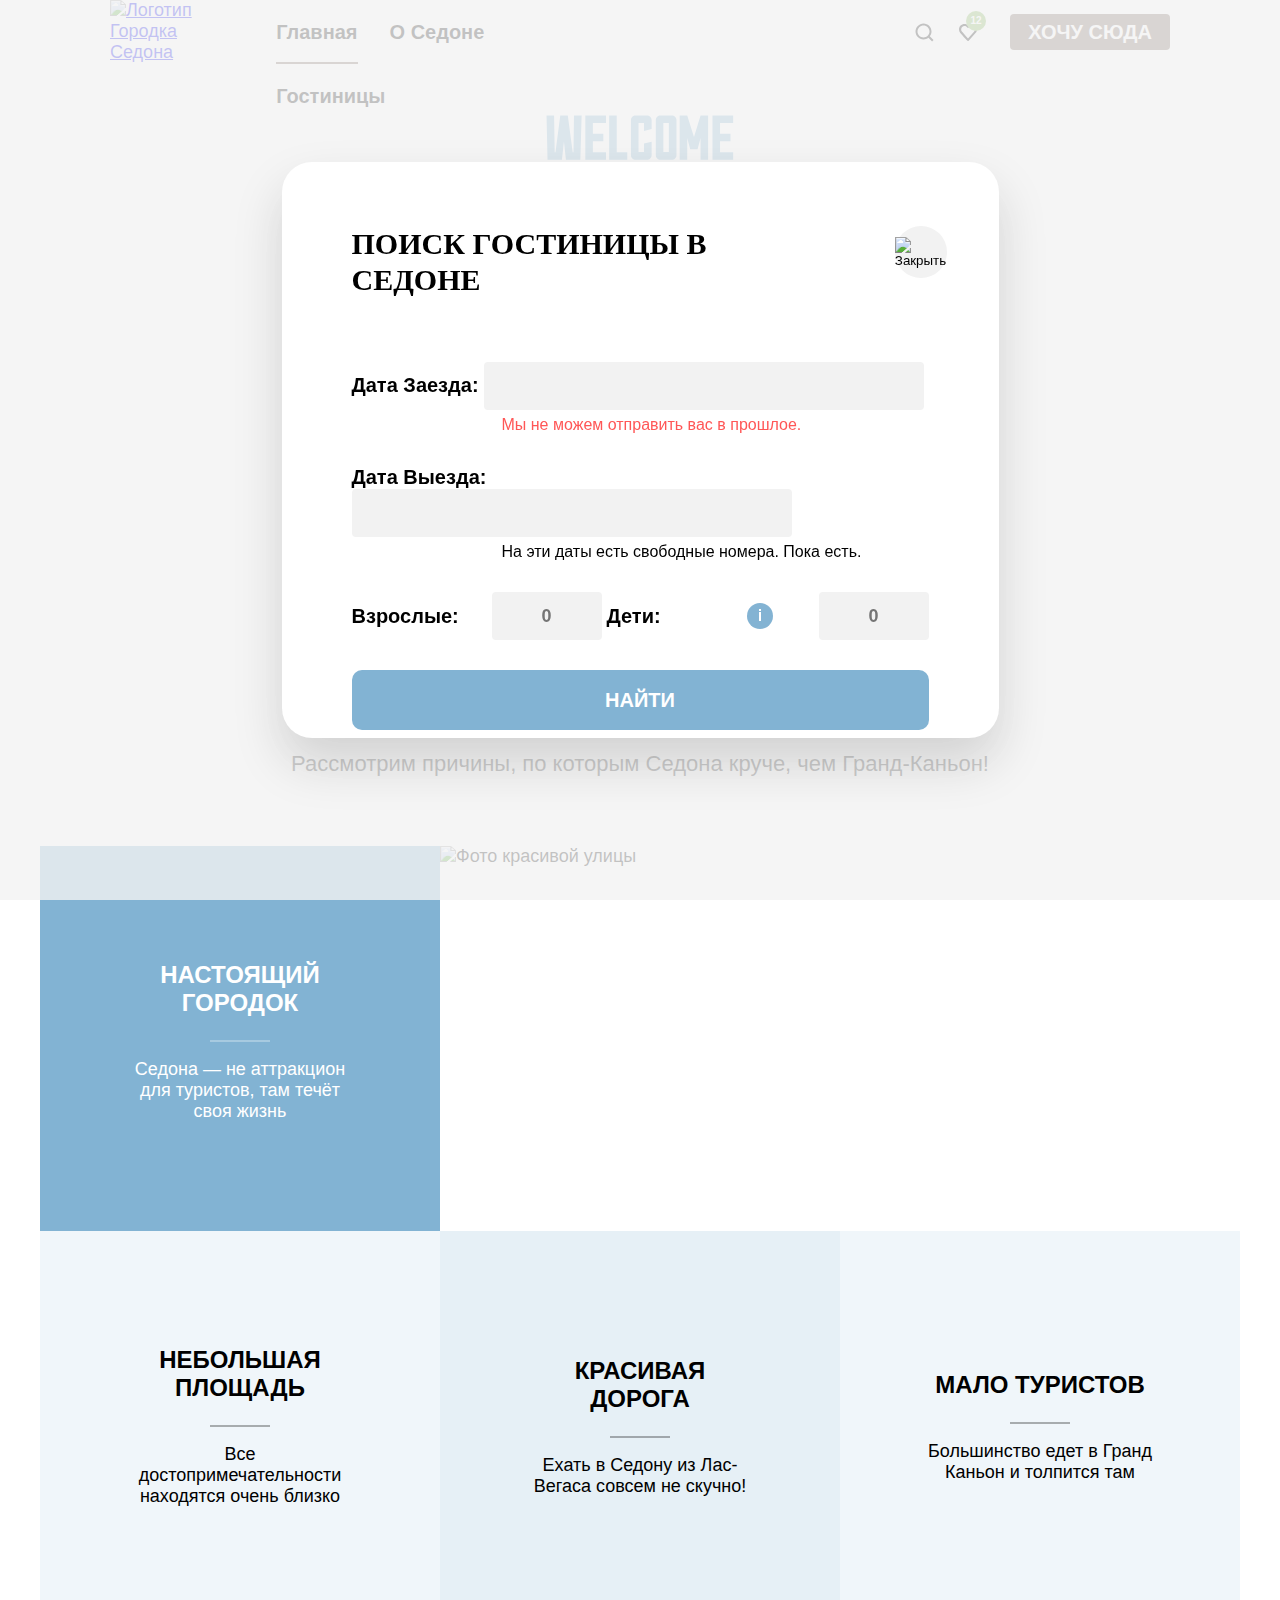
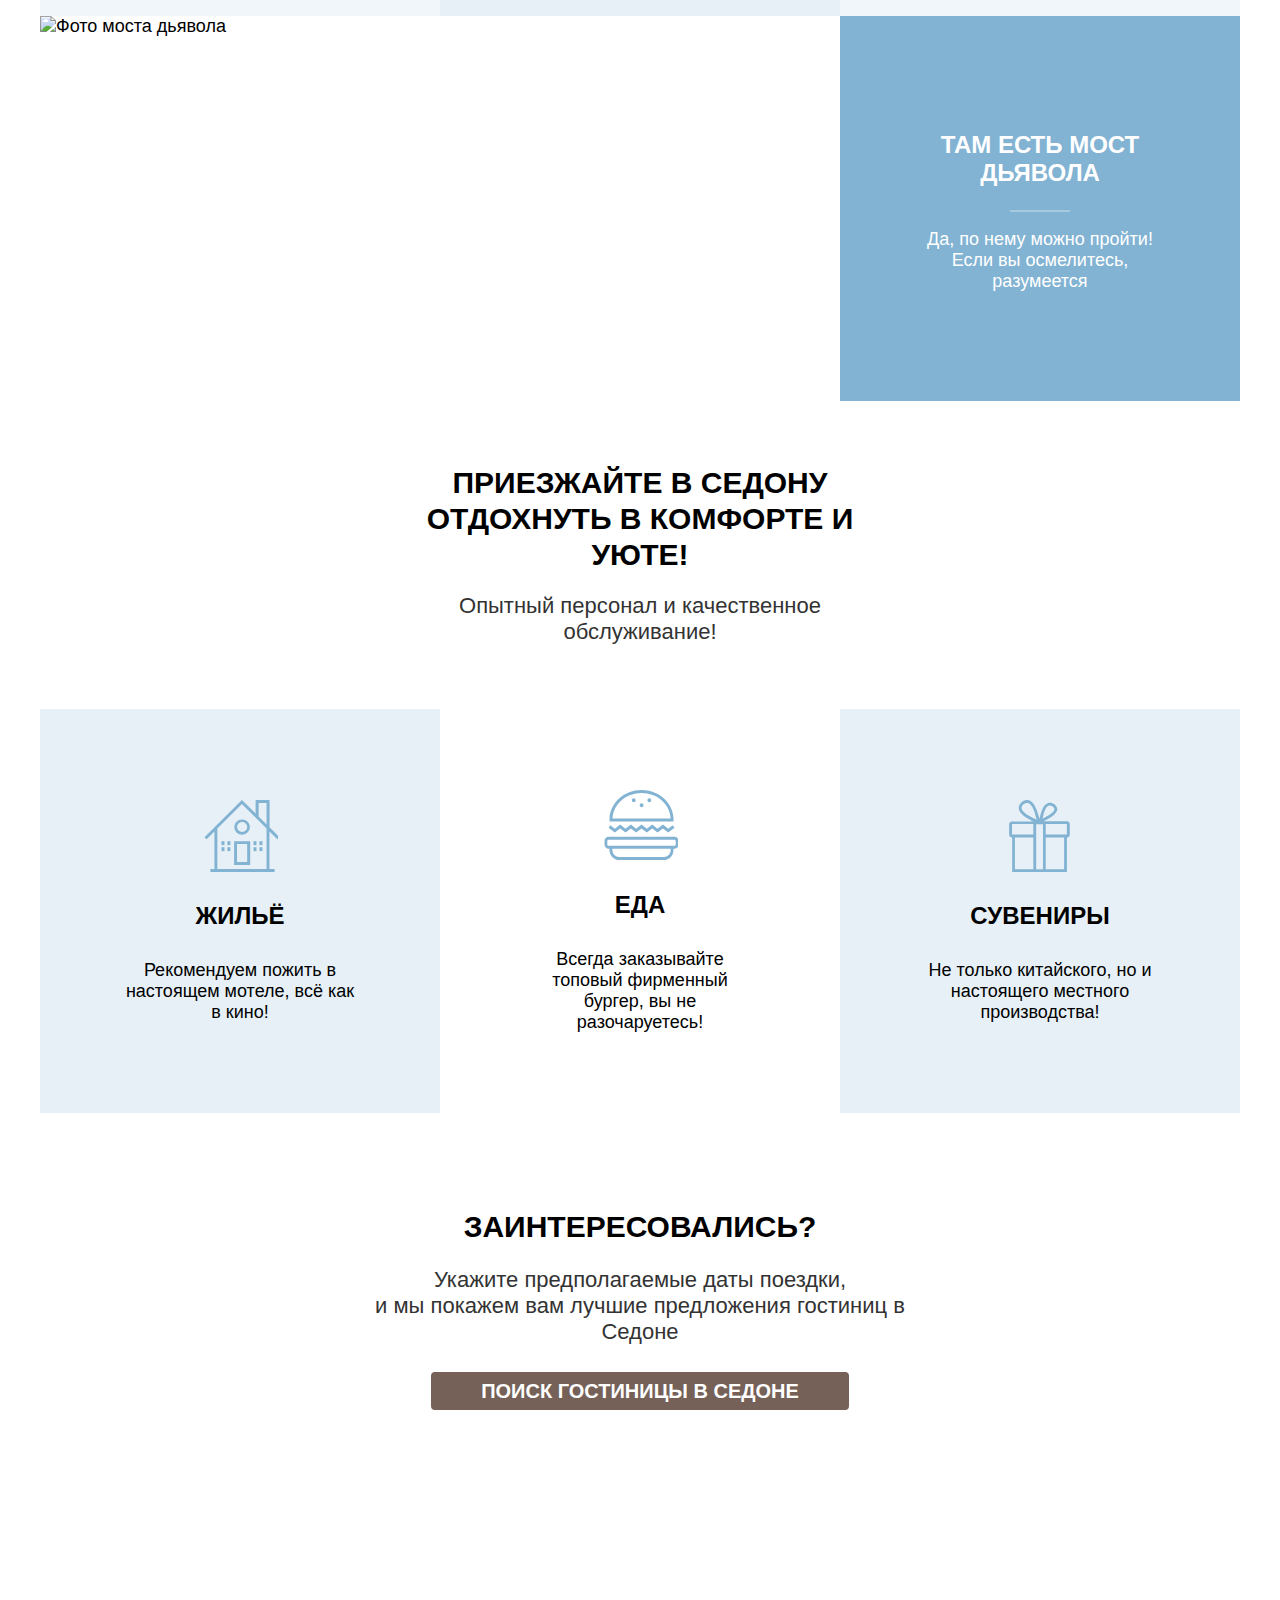
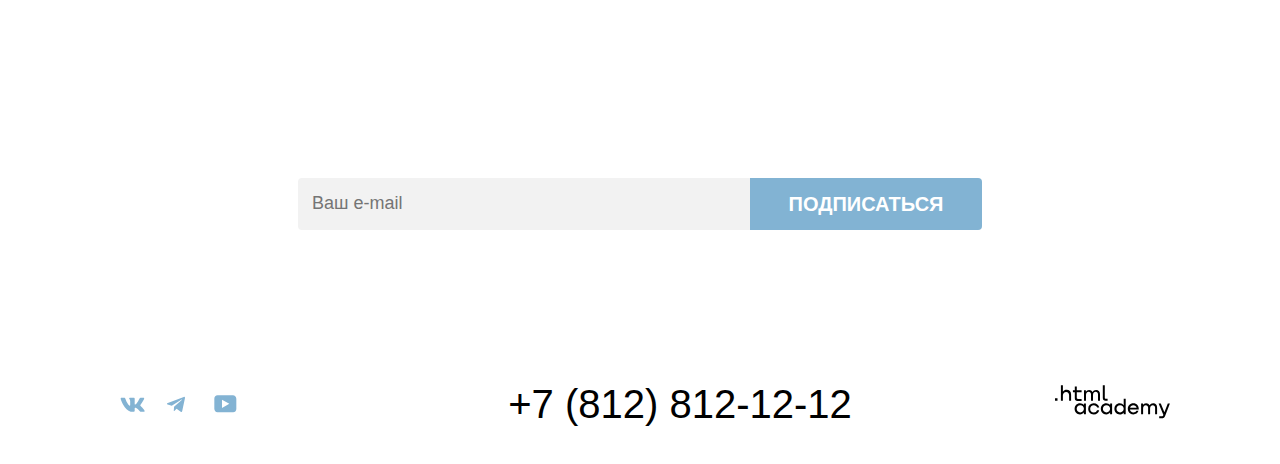
==== commit 026e7c40: "Правки 8 модуля" ====
--- a/index.html
+++ b/index.html
@@ -24,11 +24,11 @@
       </ul>
       <ul class="navigation-list navigation-user">
         <li class="navigation-user-item">
-          <a class="navigation-user-link" href="#">
+          <a class="navigation-user-link navigation-user-serch" href="#">
             <span class="visually-hidden">Поиск</span></a>
         </li>
-        <li class="navigation-user-item">
-          <a class="navigation-user-link" href="#">
+          <li class="navigation-user-item">
+            <a class="navigation-user-link navigation-favorites" href="#">
             <span class="navigation-user-notification">12</span>
             <span class="visually-hidden">Избранное</span>
           </a>
@@ -120,17 +120,17 @@
       <h2 class="visually-hidden">Соц-сети</h2>
       <ul class="footer-social-list">
         <li class="footer-social-item">
-          <a href="https://vk.com/htmlacademy" class="social-icon icon-vk">
+          <a href="https://vk.com/htmlacademy" class="social-icon">
             <svg xmlns="http://www.w3.org/2000/svg" width="25" height="15" fill="none"><path fill="#83B3D3" fill-rule="evenodd" d="M24.12 1.8c.16-.54 0-.94-.8-.94H20.7c-.67 0-.98.34-1.15.73 0 0-1.33 3.2-3.22 5.27-.61.6-.9.8-1.23.8-.16 0-.41-.2-.41-.75v-5.1c0-.66-.19-.95-.74-.95H9.82c-.42 0-.67.3-.67.59 0 .62.95.76 1.04 2.51v3.8c0 .83-.15.98-.48.98-.9 0-3.06-3.2-4.34-6.88-.25-.72-.5-1-1.18-1H1.57c-.75 0-.9.34-.9.73 0 .68.89 4.07 4.14 8.55 2.17 3.06 5.23 4.72 8 4.72 1.68 0 1.88-.37 1.88-1v-2.32c0-.74.16-.88.7-.88.38 0 1.05.19 2.6 1.66 1.79 1.75 2.08 2.54 3.08 2.54h2.63c.75 0 1.12-.37.9-1.1-.23-.72-1.08-1.77-2.2-3.02-.62-.71-1.54-1.48-1.82-1.86-.39-.5-.28-.71 0-1.15 0 0 3.2-4.42 3.54-5.93Z" clip-rule="evenodd"/></svg>
           </a>
         </li>
         <li class="footer-social-item">
-          <a href="https://t.me/htmlacademy " class="social-icon icon-tg">
+          <a href="https://t.me/htmlacademy " class="social-icon">
             <svg xmlns="http://www.w3.org/2000/svg" width="18" height="17" fill="none"><path fill="#83B3D3" d="M16.79.96.84 7.1c-1.09.44-1.08 1.05-.2 1.32l4.1 1.28 9.47-5.98c.44-.27.85-.13.52.17l-7.68 6.93-.28 4.22c.41 0 .6-.2.83-.41l1.99-1.94 4.13 3.06c.77.42 1.31.2 1.5-.71l2.72-12.8c.28-1.1-.43-1.61-1.16-1.28Z"/></svg>
           </a>
         </li>
         <li class="footer-social-item">
-          <a href="https://www.youtube.com/user/htmlacademyru" class="social-icon icon-youtube">
+          <a href="https://www.youtube.com/user/htmlacademyru" class="social-icon">
             <svg xmlns="http://www.w3.org/2000/svg" width="23" height="18" fill="none"><path fill="#83B3D3" d="M18.94.36H3.51C1.65.36.33 1.95.33 3.76v10.09c0 1.91 1.32 3.5 3.18 3.5h15.65c1.64 0 3.17-1.59 3.17-3.4V3.76c-.22-1.8-1.53-3.4-3.39-3.4ZM7.99 12.89V4.82l7.34 4.04-7.34 4.03Z"/></svg>
           </a>
         </li>
@@ -156,59 +156,55 @@
       <section class="modal-content">
         <form class="modal-form" action="https://echo.htmlacademy.ru/" method="post">
           <fieldset class="date-form">
-            <label class="date-title">Дата заезда:</label>
-            <div class="input-wraper">
+            <label class="date-title" for="date-in">Дата заезда:</label>
               <input class="date-input" type="text" id="date-in">
               <button class="button-date">
                 <span class="visually-hidden">Календарь</span>
               </button>
-              <p class="info-date error-date">Мы не можем отправить вас в прошлое.</p>
-            </div>
+            <p class="info-date error-date">Мы не можем отправить вас в прошлое.</p>
           </fieldset>
           <fieldset class="date-form">
-            <label class="date-title">Дата выезда:</label>
-            <div class="input-wraper">
-              <input class="date-input" type="text" id="date-out">
-              <button class="button-date">
-                <span class="visually-hidden">Календарь</span>
-              </button>
-              <p class="info-date">На эти даты есть свободные номера. Пока есть.</p>
-            </div>
+            <label class="date-title" for="date-out">Дата выезда:</label>
+            <input class="date-input" type="text" id="date-out">
+            <button class="button-date">
+              <span class="visually-hidden">Календарь</span>
+            </button>
+            <p class="info-date">На эти даты есть свободные номера. Пока есть.</p>
           </fieldset>
           <div class="wraper-people">
             <fieldset class="people">
-              <label class="date-title date-title-adults">Взрослые:</label>
+              <label class="date-title date-title-adults" for="adults-number">Взрослые:</label>
               <div class="input-people-wraper">
                 <button class="people-min">
                   <span class="visually-hidden">Меньше</span>
                 </button>
-                <input class="people-number" type="text" placeholder="0">
+                <input class="people-number" type="text" id="adults-number" placeholder="0">
                 <button class="people-max">
                   <span class="visually-hidden">Больше</span>
                 </button>
               </div>
             </fieldset>
             <fieldset class="people">
-              <div class="wraper-people-children">
-              <label class="date-title date-title-children">Дети:</label>
+              <div class="wraper-tooltip-button">
+              <label class="date-title date-title-children" for="children-number">Дети:</label>
               <button class="tooltip-button" type="button">
                 <svg width="2" height="12" viewBox="0 0 2 12" fill="currentColor" xmlns="http://www.w3.org/2000/svg">
                   <path fill-rule="evenodd" clip-rule="evenodd" d="M0 0H2V2H0V0ZM2 12H0V3H2V12Z" fill="white"/>
-                  </svg>
-                  <div class="tooltip-open">
+                </svg>
+                <div class="tooltip-open">
                     <p class="tooltip-text">Укажите количество детей, которые будут с вами, возраст которых от 6 до 18 лет. Дети до 6 лет размещаются бесплатно.</p>
-                  </div>
+                </div>
               </button>
+              </div>
               <div class="input-people-wraper">
                 <button class="people-min">
                   <span class="visually-hidden">Меньше</span>
                 </button>
-                <input class="people-number" type="text" placeholder="0">
+                <input class="people-number" id="children-number" type="text" placeholder="0">
                 <button class="people-max">
                   <span class="visually-hidden">Больше</span>
                 </button>
               </div>
-            </div>
             </fieldset>
           </div>
           <button class="button-blue button-blue-find">Найти</button>
--- a/style/style.css
+++ b/style/style.css
@@ -154,16 +154,13 @@
   cursor: auto;
 }
 
-
-
-.navigation-user .navigation-user-item:nth-child(1) .navigation-user-link {
+.navigation-user-serch {
   background-image: url("../images/icons/icon-find.svg");
   background-repeat: no-repeat;
   background-position: center;
-
-}
-
-.navigation-user .navigation-user-item:nth-child(2) .navigation-user-link {
+}
+
+.navigation-favorites {
   background-image: url("../images/icons/icon-heart.svg");
   background-repeat: no-repeat;
   background-position: center;
@@ -607,6 +604,8 @@
   width: 27px;
   height: 40px;
   background-position: center;
+  display: flex;
+  align-items: center;
 }
 
 .social-icon:hover path {
@@ -660,25 +659,6 @@
   display: flex;
 
 }
-
-.icon-vk {
-  width: 100%;
-  display: flex;
-  align-items: center;
-}
-
-.icon-youtube {
-  display: flex;
-  align-items: center;
-  width: 100%;
-}
-
-.icon-tg {
-  width: 100%;
-  display: flex;
-  align-items: center;
-}
-
 
 .footer-phone {
   margin-left: auto;
@@ -1578,16 +1558,17 @@
 .modal-form {
   display: flex;
   flex-direction: column;
-  gap: 48px;
+  gap: 30px;
 }
 
 .date-form {
-  display: flex;
-  justify-content: space-between;
-  align-items: center;
+  /* display: flex;
+  flex-wrap: wrap;
+  justify-content: space-between; */
   border: none;
   padding: 0;
   position: relative;
+  margin: 0;
 }
 
 .date-title {
@@ -1596,10 +1577,8 @@
   font-weight: 700;
   line-height: 24px;
   text-transform: capitalize;
-  height: 48px;
-  display: flex;
-  align-items: center;
-  justify-content: center;
+  width: 130px;
+  margin-top: 12px;
 }
 
 .date-input {
@@ -1640,7 +1619,7 @@
 
 .info-date {
   padding: 0;
-  margin: 0 20px;
+  margin: 0 0 0 150px;
   font-size: 16px;
   font-weight: 400;
   line-height: 21px;
@@ -1661,6 +1640,7 @@
   top: 14px;
   right: 20px;
   cursor: pointer;
+  background-color: transparent;
 }
 
 .button-date:hover {
@@ -1681,16 +1661,16 @@
 }
 
 .date-title-adults {
-  margin-right: 46px;
+  margin-right: auto;
 }
 
 .date-title-children {
   margin-right: 10px;
-}
-
-.wraper-people-children{
-  display: flex;
-  justify-content: center;
+  margin-top: 0px;
+}
+
+.wraper-tooltip-button {
+  display: flex;
   align-items: center;
 }
 
@@ -1703,8 +1683,7 @@
 }
 
 .input-people-wraper {
-  width: 115px;
-  height: 48px;
+  width: 110px;
   display: flex;
 }
 
@@ -1771,10 +1750,6 @@
   border-radius: 50%;
   border: none;
   margin-right: 46px;
-  /* margin-right: 46px;
-  background-image: url("../images/graphic/i.svg");
-  background-repeat: no-repeat;
-  background-position: center; */
   position: relative;
 }
 
@@ -1810,7 +1785,7 @@
 }
 
 .tooltip-text {
-  font-size: 15px;
+  font-size: 16px;
   font-style: normal;
   font-weight: 400;
   line-height: 20px;
@@ -1818,6 +1793,7 @@
   display: flex;
   margin: 0;
   text-align: left;
+  font-family: "PT Sans";
 }
 
 .tooltip-button:hover {
@@ -1825,9 +1801,9 @@
   cursor: pointer;
 }
 
-.tooltip-button:hover + .tooltip-open,
-.tooltip-button:focus + .tooltip-open {
-  display: block;
+.tooltip-button:hover .tooltip-open,
+.tooltip-button:focus .tooltip-open {
+  display: flex;
 }
 
 .button-blue-find {
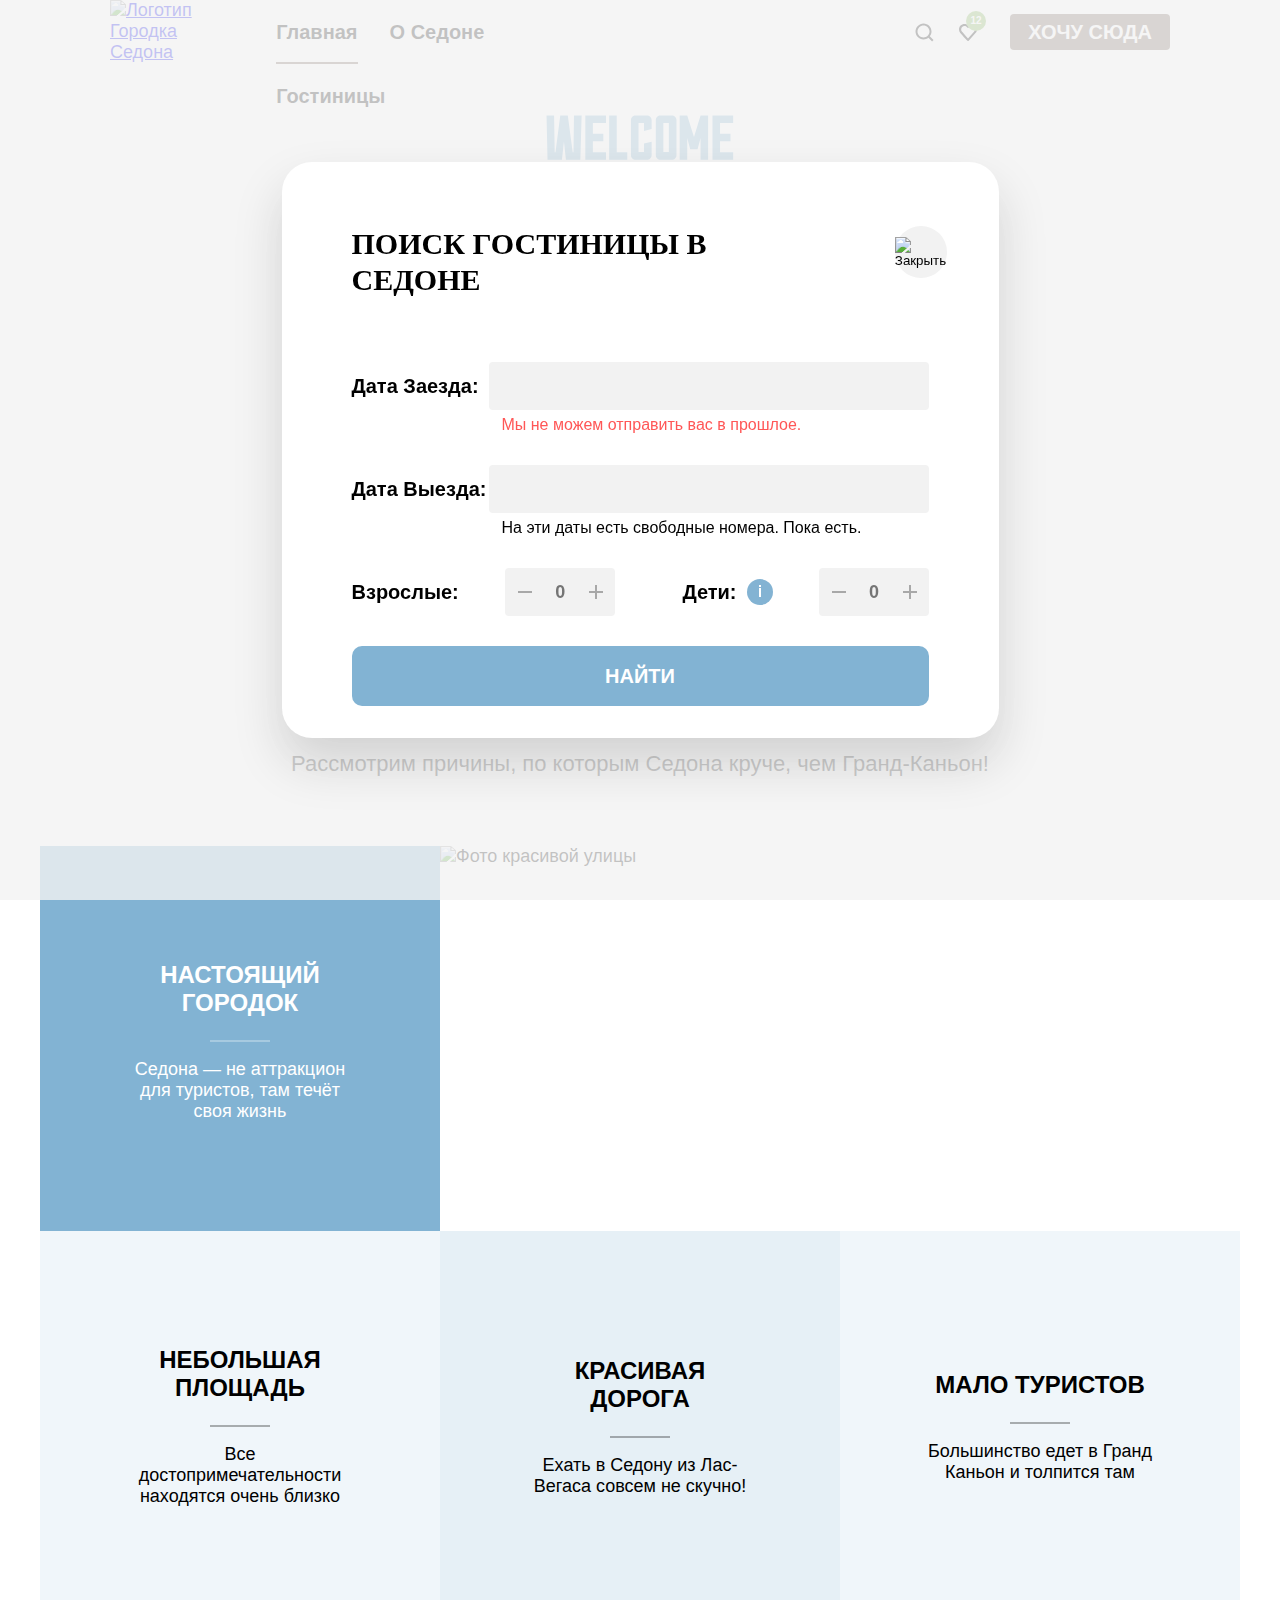
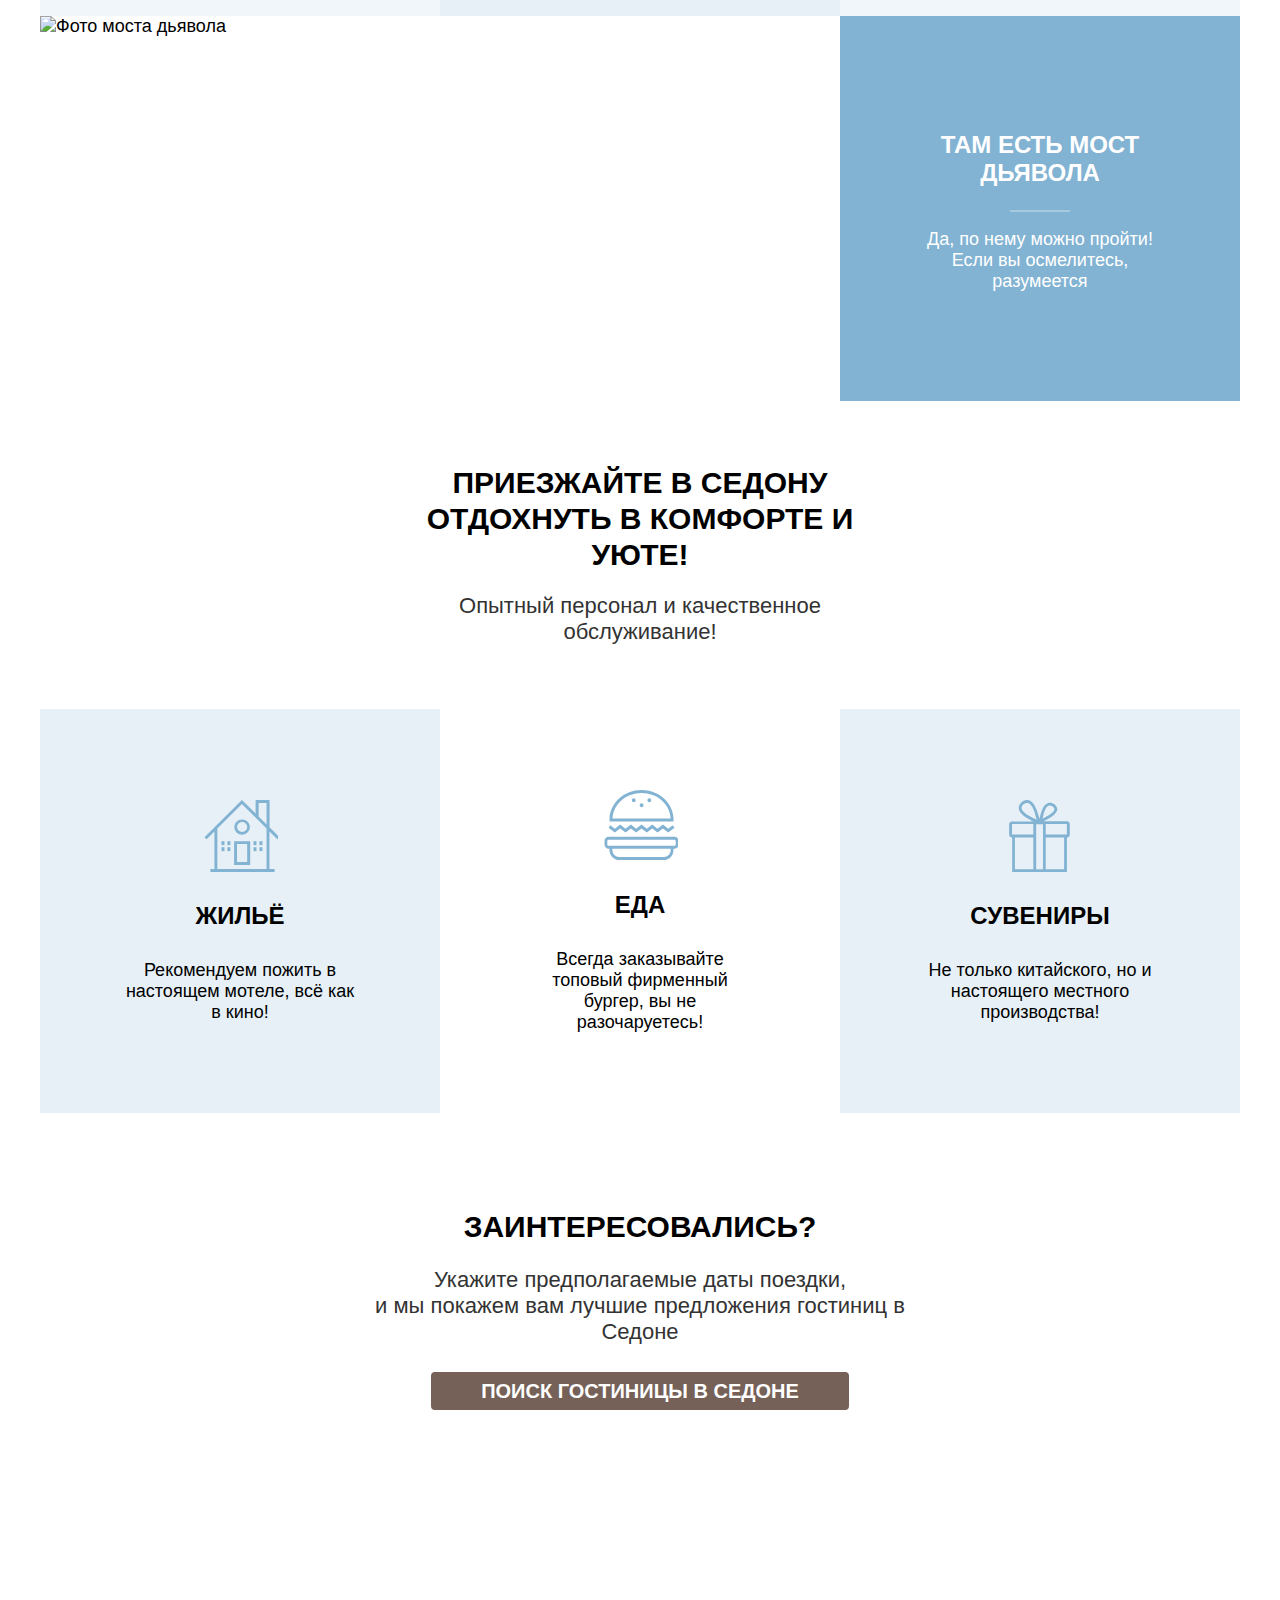
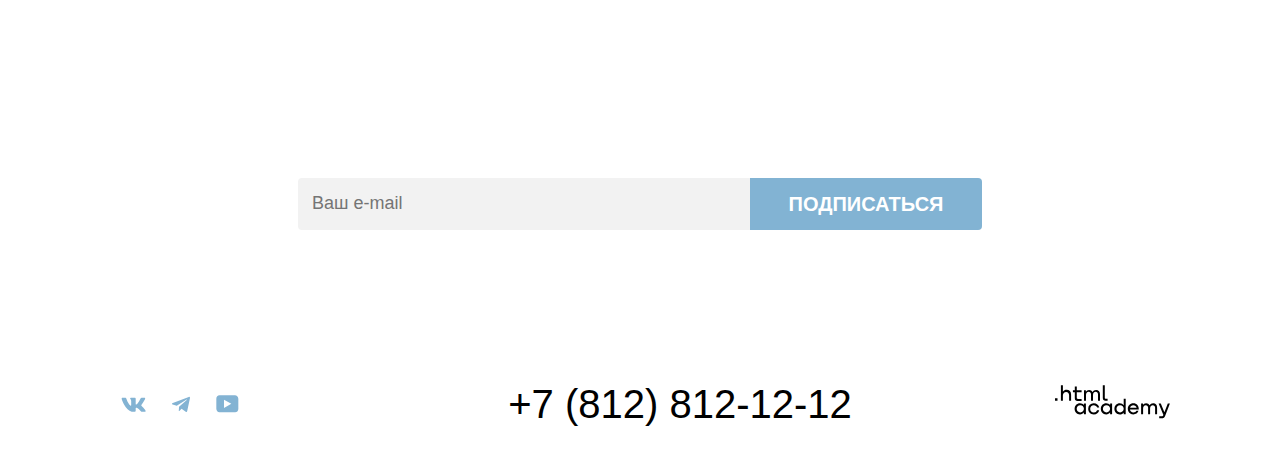
==== commit d8de0bed: "Редактирование модального окна" ====
--- a/index.html
+++ b/index.html
@@ -207,7 +207,7 @@
               </div>
             </fieldset>
           </div>
-          <button class="button-blue button-blue-find">Найти</button>
+          <button class="button button-blue button-blue-find">Найти</button>
         </form>
       </section>
     </div>
--- a/style/style.css
+++ b/style/style.css
@@ -545,50 +545,50 @@
   color: rgba(255, 255, 255, 0.3);
 }
 
+.button-blue {
+  background-color: #82B3D3;
+}
+
+.button-blue:hover {
+  background-color: #68A2CA;
+}
+
+.button-blue:focus {
+  background-color: #68A2CA;
+}
+
+.button-blue:active{
+  background-color: #82B3D3;
+  color: rgba(255, 255, 255, 0.3);
+}
+
+.hotels-card .button-green {
+  grid-area: button-2;
+}
+
+.button-green {
+  background-color: #7DB54F;
+}
+
+.button-green:hover {
+  background-color: #6C9E42;
+}
+
+.button-green:focus {
+  background-color: #6C9E42;
+}
+
+.button-green:active {
+  background-color: #7DB54F;
+  color: rgba(255, 255, 255, 0.3);
+}
+
 .button:disabled {
   background-color: rgba(229, 229, 229, 1);
   color: rgba(255, 255, 255, 1);
   cursor: auto;
 }
 
-.button-blue {
-  background-color: #82B3D3;
-}
-
-.button-blue:hover {
-  background-color: #68A2CA;
-}
-
-.button-blue:focus {
-  background-color: #68A2CA;
-}
-
-.button-blue:active{
-  background-color: #82B3D3;
-  color: rgba(255, 255, 255, 0.3);
-}
-
-.hotels-card .button-green {
-  grid-area: button-2;
-}
-
-.button-green {
-  background-color: #7DB54F;
-}
-
-.button-green:hover {
-  background-color: #6C9E42;
-}
-
-.button-green:focus {
-  background-color: #6C9E42;
-}
-
-.button-green:active {
-  background-color: #7DB54F;
-  color: rgba(255, 255, 255, 0.3);
-}
-
 /* main END */
 
 /* footer START */
@@ -603,9 +603,9 @@
 .social-icon {
   width: 27px;
   height: 40px;
-  background-position: center;
-  display: flex;
-  align-items: center;
+  display: flex;
+  align-items: center;
+  justify-content: center;
 }
 
 .social-icon:hover path {
@@ -653,7 +653,7 @@
 }
 
 .footer-social-item {
-  padding: 0 10px;
+  margin: 0 10px;
   width: 27px;
   height: 40px;
   display: flex;
@@ -1496,6 +1496,7 @@
   height: 100%;
   background-color: rgba(242, 242, 242, 0.80);
   display: flex;
+  z-index: 99;
 }
 
 .modal-container-close {
@@ -1562,9 +1563,9 @@
 }
 
 .date-form {
-  /* display: flex;
+  display: flex;
   flex-wrap: wrap;
-  justify-content: space-between; */
+  justify-content: space-between;
   border: none;
   padding: 0;
   position: relative;
@@ -1577,7 +1578,6 @@
   font-weight: 700;
   line-height: 24px;
   text-transform: capitalize;
-  width: 130px;
   margin-top: 12px;
 }
 
@@ -1661,7 +1661,7 @@
 }
 
 .date-title-adults {
-  margin-right: auto;
+  margin-right: 46px;
 }
 
 .date-title-children {
@@ -1675,40 +1675,49 @@
 }
 
 .people {
-  width: 250px;
   display: flex;
   padding: 0;
   margin: 0;
   border: none;
+  justify-content: end;
 }
 
 .input-people-wraper {
   width: 110px;
   display: flex;
+  background-color: #F2F2F2 ;
+  border-radius: 4px;
+  align-items: center;
 }
 
 .people-min {
-  width: 40px;
-  height: 48px;
-  padding: 14px 10px;
+  width: 20px;
+  height: 20px;
+  padding: 10px 10px;
   border: none;
-  border-radius: 4px 0 0 4px;
-  background-color: #F2F2F2;
+  border-radius: 4px;
+  margin: 0 10px;
+  cursor: pointer;
+  background-color: transparent;
   background-image: url("../images/graphic/minus.svg");
   background-position: center;
   background-repeat: no-repeat;
+  opacity: 0.3;
 }
 
 .people-max {
-  width: 40px;
-  height: 48px;
-  padding: 14px 10px;
+  width: 20px;
+  height: 20px;
+  padding: 10px 10px;
   border: none;
-  border-radius: 0 4px 4px 0;
-  background-color: #F2F2F2;
+  border-radius: 4px;
+  margin: 0 10px;
+  cursor: pointer;
+  background-color: transparent;
   background-image: url("../images/graphic/plus.svg");
   background-repeat: no-repeat;
   background-position: center;
+  opacity: 0.3;
 }
 
 .people-number {
@@ -1725,22 +1734,25 @@
 
 .people-min:hover,
 .people-max:hover {
-
+ opacity: 1;
 }
 
 .people-min:focus,
 .people-max:focus {
+  opacity: 1;
+  outline: 2px solid #68A2CA;
 
 }
 
 .people-min:active,
 .people-max:active {
-
+  opacity: 0.1;
+  outline: none;
 }
 
 .people-min:disabled,
 .people-max:disabled {
-
+  opacity: 0;
 }
 
 .tooltip-button {
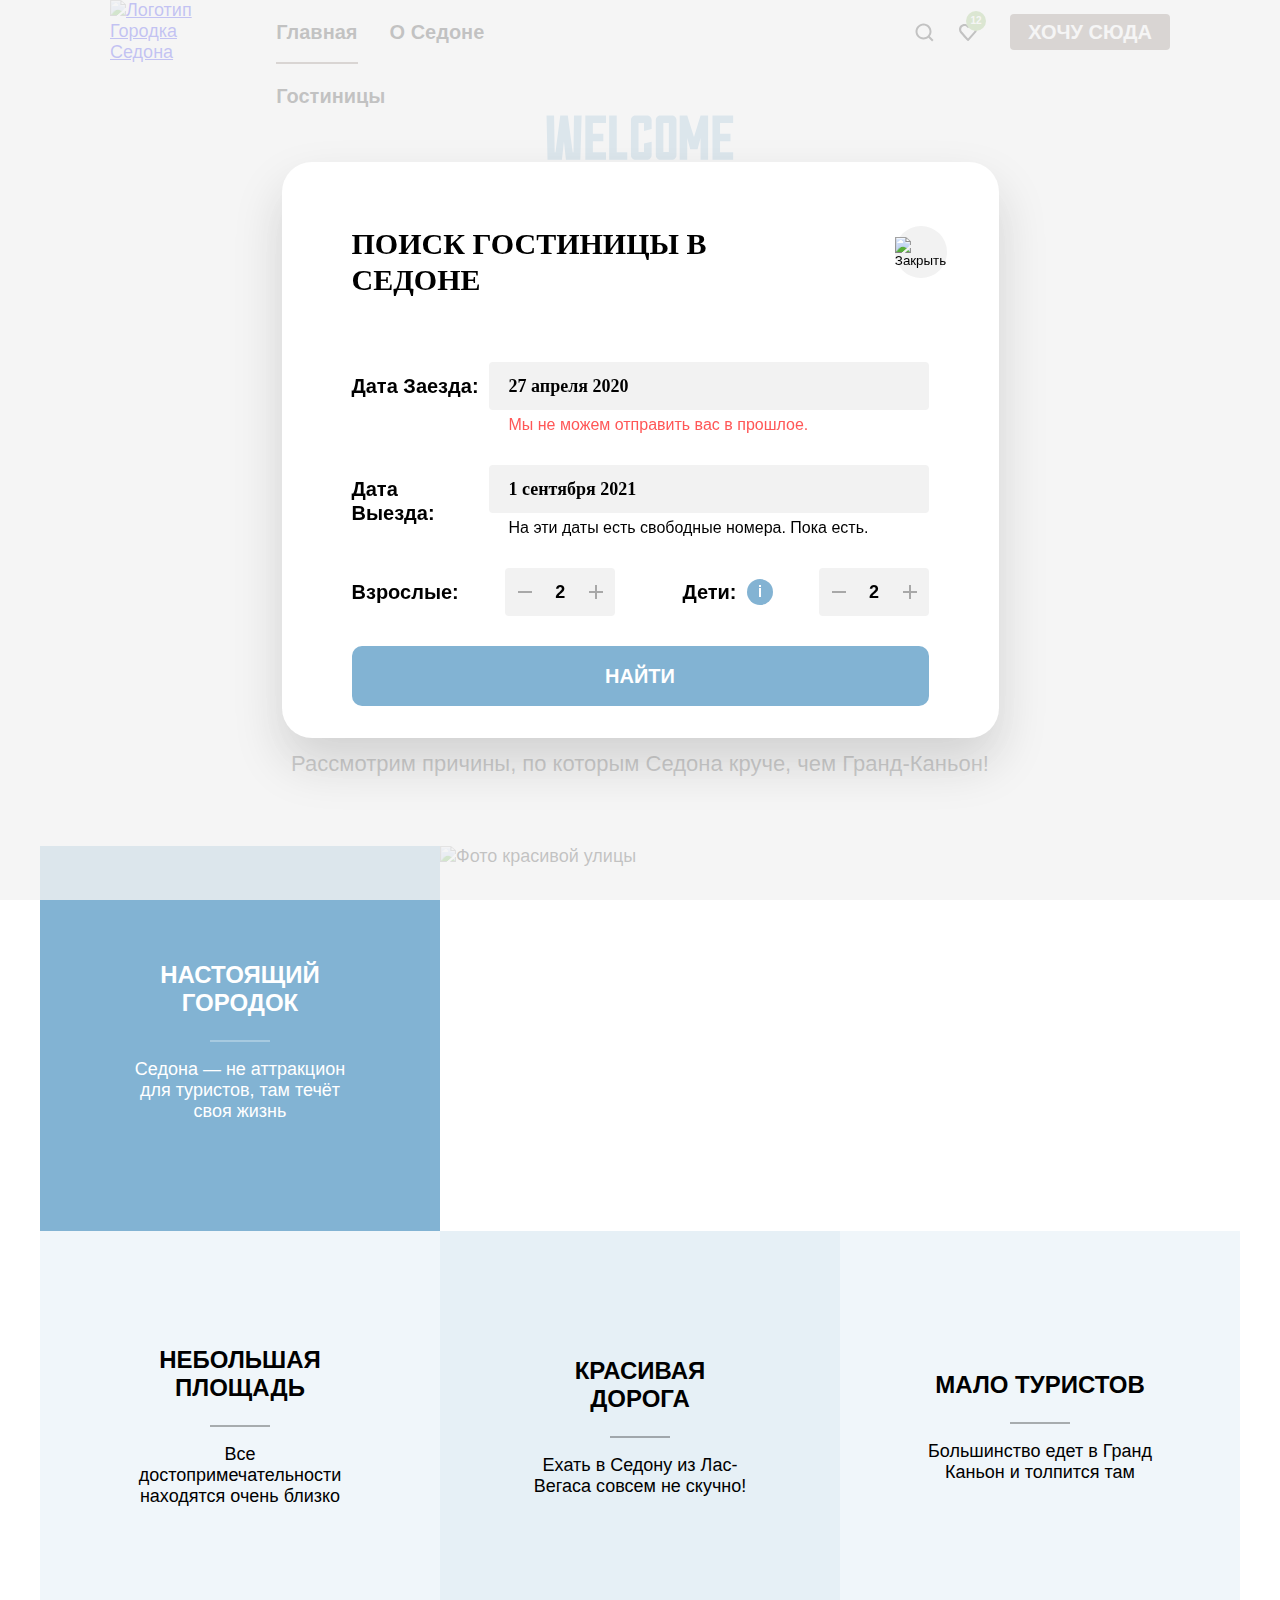
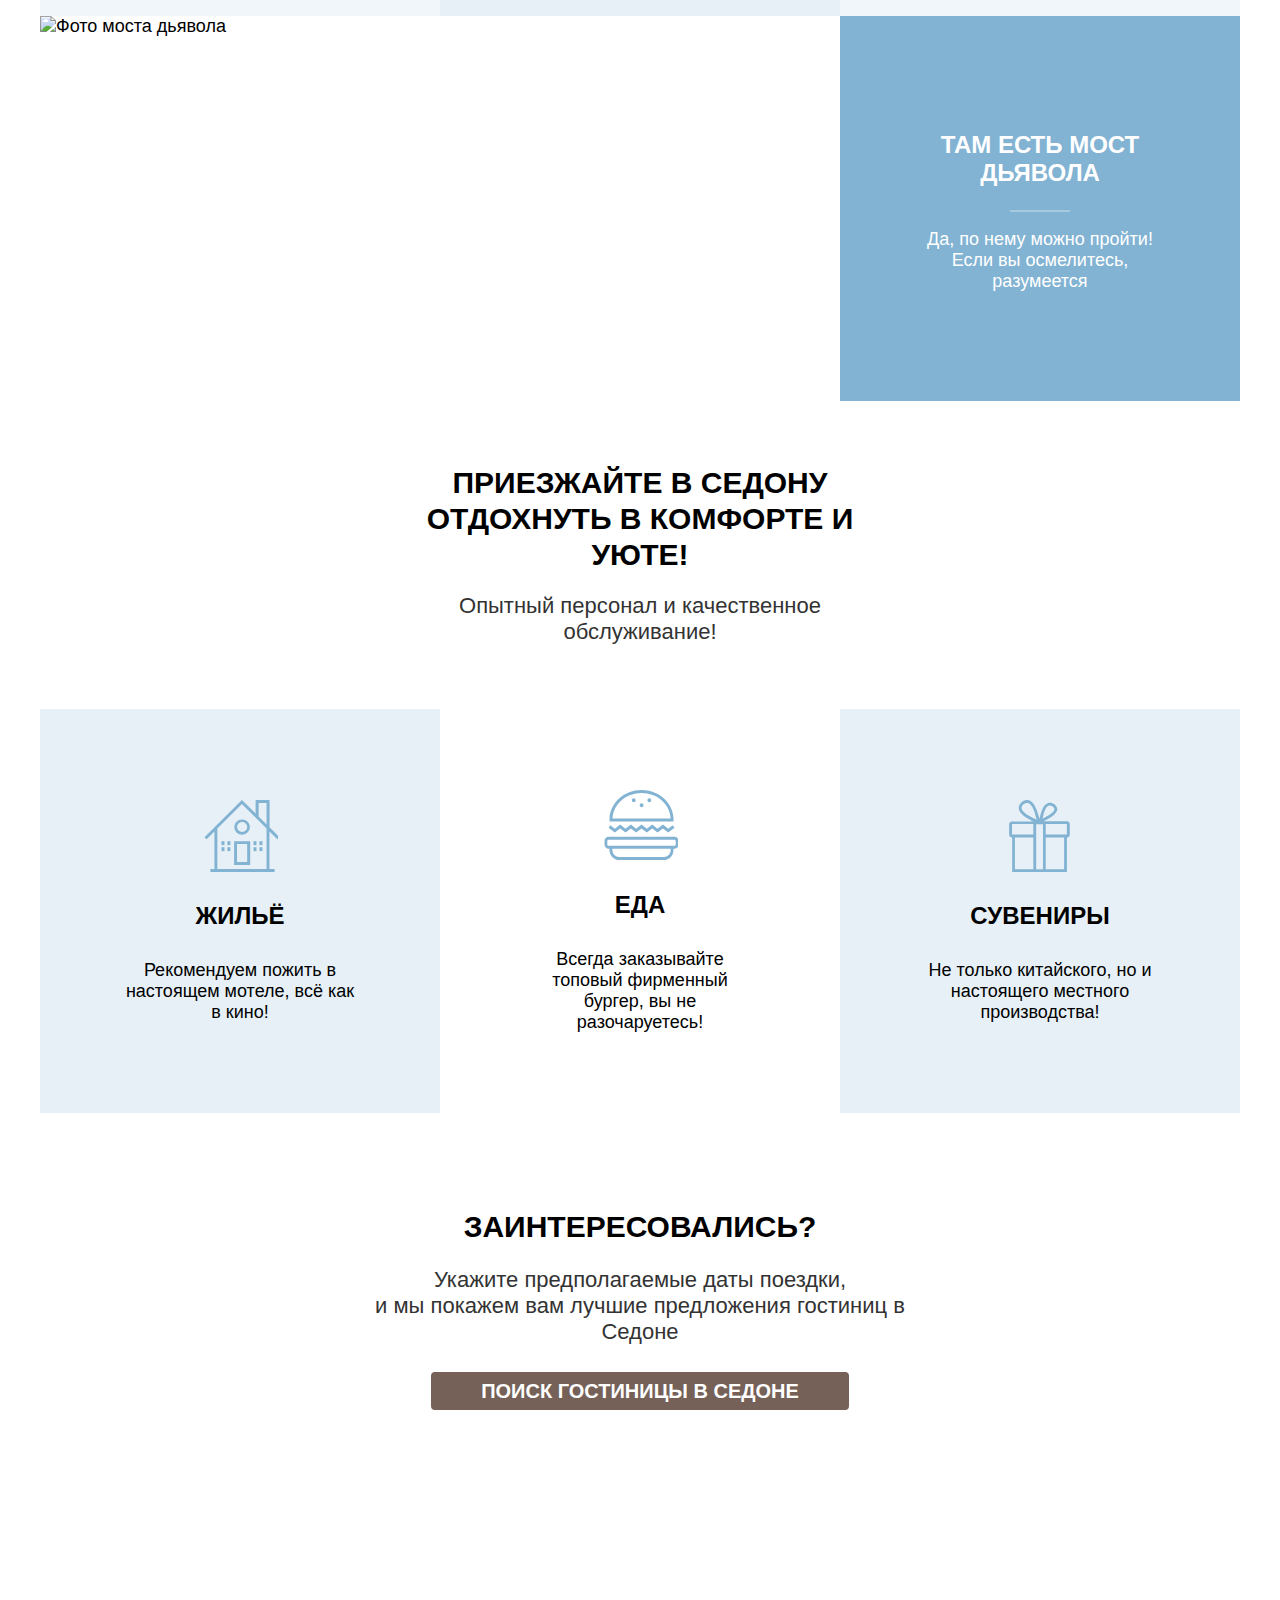
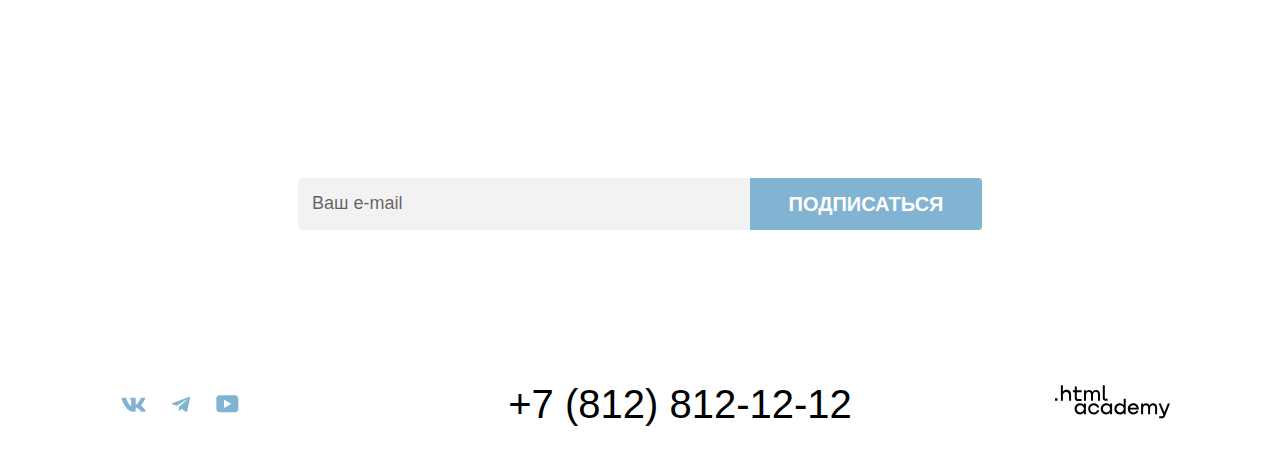
==== commit b04aabde: "Сверстал модальное окно" ====
--- a/index.html
+++ b/index.html
@@ -110,7 +110,7 @@
       <h2 class="subscribe-title">Подпишитесь на рассылку</h2>
       <p class="subscribe-text">Только полезная информация и никакого спама, честное бойскаутское!</p>
       <form  class="subscribe-form" action="https://echo.htmlacademy.ru/" method="post">
-          <input class="subscribe-input" type="email" name="subscribe-email" placeholder="Ваш e-mail" required >
+          <input class="input subscribe-input" type="email" name="subscribe-email" placeholder="Ваш e-mail" required >
           <button class="button button-blue button-subscribe" type="submit">Подписаться</button>
       </form>
     </section>
@@ -155,37 +155,37 @@
       <h2 class="modal-title">Поиск гостиницы в Седоне</h2>
       <section class="modal-content">
         <form class="modal-form" action="https://echo.htmlacademy.ru/" method="post">
-          <fieldset class="date-form">
-            <label class="date-title" for="date-in">Дата заезда:</label>
-              <input class="date-input" type="text" id="date-in">
+          <fieldset class="date-form date-wrapper">
+            <label class="date-title date-labe-grid" for="date-in">Дата заезда:</label>
+              <input class="input date-input modal-input-grid" type="text" id="date-in" value="27 апреля 2020">
               <button class="button-date">
                 <span class="visually-hidden">Календарь</span>
               </button>
-            <p class="info-date error-date">Мы не можем отправить вас в прошлое.</p>
+            <p class="info-date error-date input-text-grid">Мы не можем отправить вас в прошлое.</p>
           </fieldset>
-          <fieldset class="date-form">
-            <label class="date-title" for="date-out">Дата выезда:</label>
-            <input class="date-input" type="text" id="date-out">
+          <fieldset class="date-form date-wrapper">
+            <label class="date-title date-labe-grid" for="date-out">Дата выезда:</label>
+            <input class="input date-input modal-input-grid" type="text" id="date-out" value="1 сентября 2021">
             <button class="button-date">
               <span class="visually-hidden">Календарь</span>
             </button>
-            <p class="info-date">На эти даты есть свободные номера. Пока есть.</p>
+            <p class="info-date input-text-grid">На эти даты есть свободные номера. Пока есть.</p>
           </fieldset>
-          <div class="wraper-people">
+          <div class="people-wrapper">
             <fieldset class="people">
               <label class="date-title date-title-adults" for="adults-number">Взрослые:</label>
-              <div class="input-people-wraper">
+              <div class="input input-people-wrapper">
                 <button class="people-min">
                   <span class="visually-hidden">Меньше</span>
                 </button>
-                <input class="people-number" type="text" id="adults-number" placeholder="0">
+                <input class="input people-number" type="text" id="adults-number" placeholder="0" value="2">
                 <button class="people-max">
                   <span class="visually-hidden">Больше</span>
                 </button>
               </div>
             </fieldset>
             <fieldset class="people">
-              <div class="wraper-tooltip-button">
+              <div class="wrapper-tooltip-button">
               <label class="date-title date-title-children" for="children-number">Дети:</label>
               <button class="tooltip-button" type="button">
                 <svg width="2" height="12" viewBox="0 0 2 12" fill="currentColor" xmlns="http://www.w3.org/2000/svg">
@@ -196,11 +196,11 @@
                 </div>
               </button>
               </div>
-              <div class="input-people-wraper">
+              <div class="input-people-wrapper">
                 <button class="people-min">
                   <span class="visually-hidden">Меньше</span>
                 </button>
-                <input class="people-number" id="children-number" type="text" placeholder="0">
+                <input class="input people-number" id="children-number" type="text" placeholder="0" value="2">
                 <button class="people-max">
                   <span class="visually-hidden">Больше</span>
                 </button>
--- a/style/style.css
+++ b/style/style.css
@@ -65,6 +65,23 @@
   overflow: hidden;
 }
 
+.input::-webkit-input-placeholder {
+  font-family:inherit;
+  color: rgba(0, 0, 0, 0.6)
+}
+.input::-moz-placeholder {
+  font-family:inherit;
+  color: rgba(0, 0, 0, 0.6)
+}
+.input:-ms-input-placeholder {
+  font-family:inherit;
+  color: rgba(0, 0, 0, 0.6)
+}
+.input:-moz-placeholder {
+  font-family:inherit;
+  color: rgba(0, 0, 0, 0.6)
+}
+
 /* header START */
 .index-header {
   display: flex;
@@ -868,7 +885,7 @@
   position: relative;
 }
 
-.label-price-wraper {
+.label-price-wrapper {
   display: flex;
 
 }
@@ -1460,6 +1477,7 @@
 
 .subscribe-input:focus {
   outline: 3px solid #83B3D3;
+  outline-offset: -3px
 }
 
 .subscribe-input:active {
@@ -1572,6 +1590,28 @@
   margin: 0;
 }
 
+.date-wrapper {
+  display: grid;
+  grid-template-columns: 130px 440px;
+  grid-template-rows: 48px;
+  column-gap: 7px;
+  grid-template-areas:
+  "label input"
+  "label input-text";
+}
+
+.date-labe-grid {
+  grid-area: label;
+}
+
+.modal-input-grid {
+  grid-area: input;
+}
+
+.input-text-grid {
+  grid-area: input-text;
+}
+
 .date-title {
   color: #000;
   font-size: 20px;
@@ -1611,7 +1651,7 @@
   outline: none;
 }
 
-.input-wraper {
+.input-wrapper {
   display: flex;
   flex-direction: column;
   position: relative;
@@ -1619,7 +1659,7 @@
 
 .info-date {
   padding: 0;
-  margin: 0 0 0 150px;
+  margin: 4px 0 0 20px;
   font-size: 16px;
   font-weight: 400;
   line-height: 21px;
@@ -1655,7 +1695,7 @@
   opacity: 0.3;
 }
 
-.wraper-people {
+.people-wrapper {
   display: flex;
   justify-content: space-between;
 }
@@ -1669,7 +1709,7 @@
   margin-top: 0px;
 }
 
-.wraper-tooltip-button {
+.wrapper-tooltip-button {
   display: flex;
   align-items: center;
 }
@@ -1680,9 +1720,10 @@
   margin: 0;
   border: none;
   justify-content: end;
-}
-
-.input-people-wraper {
+  width: 247px;
+}
+
+.input-people-wrapper {
   width: 110px;
   display: flex;
   background-color: #F2F2F2 ;
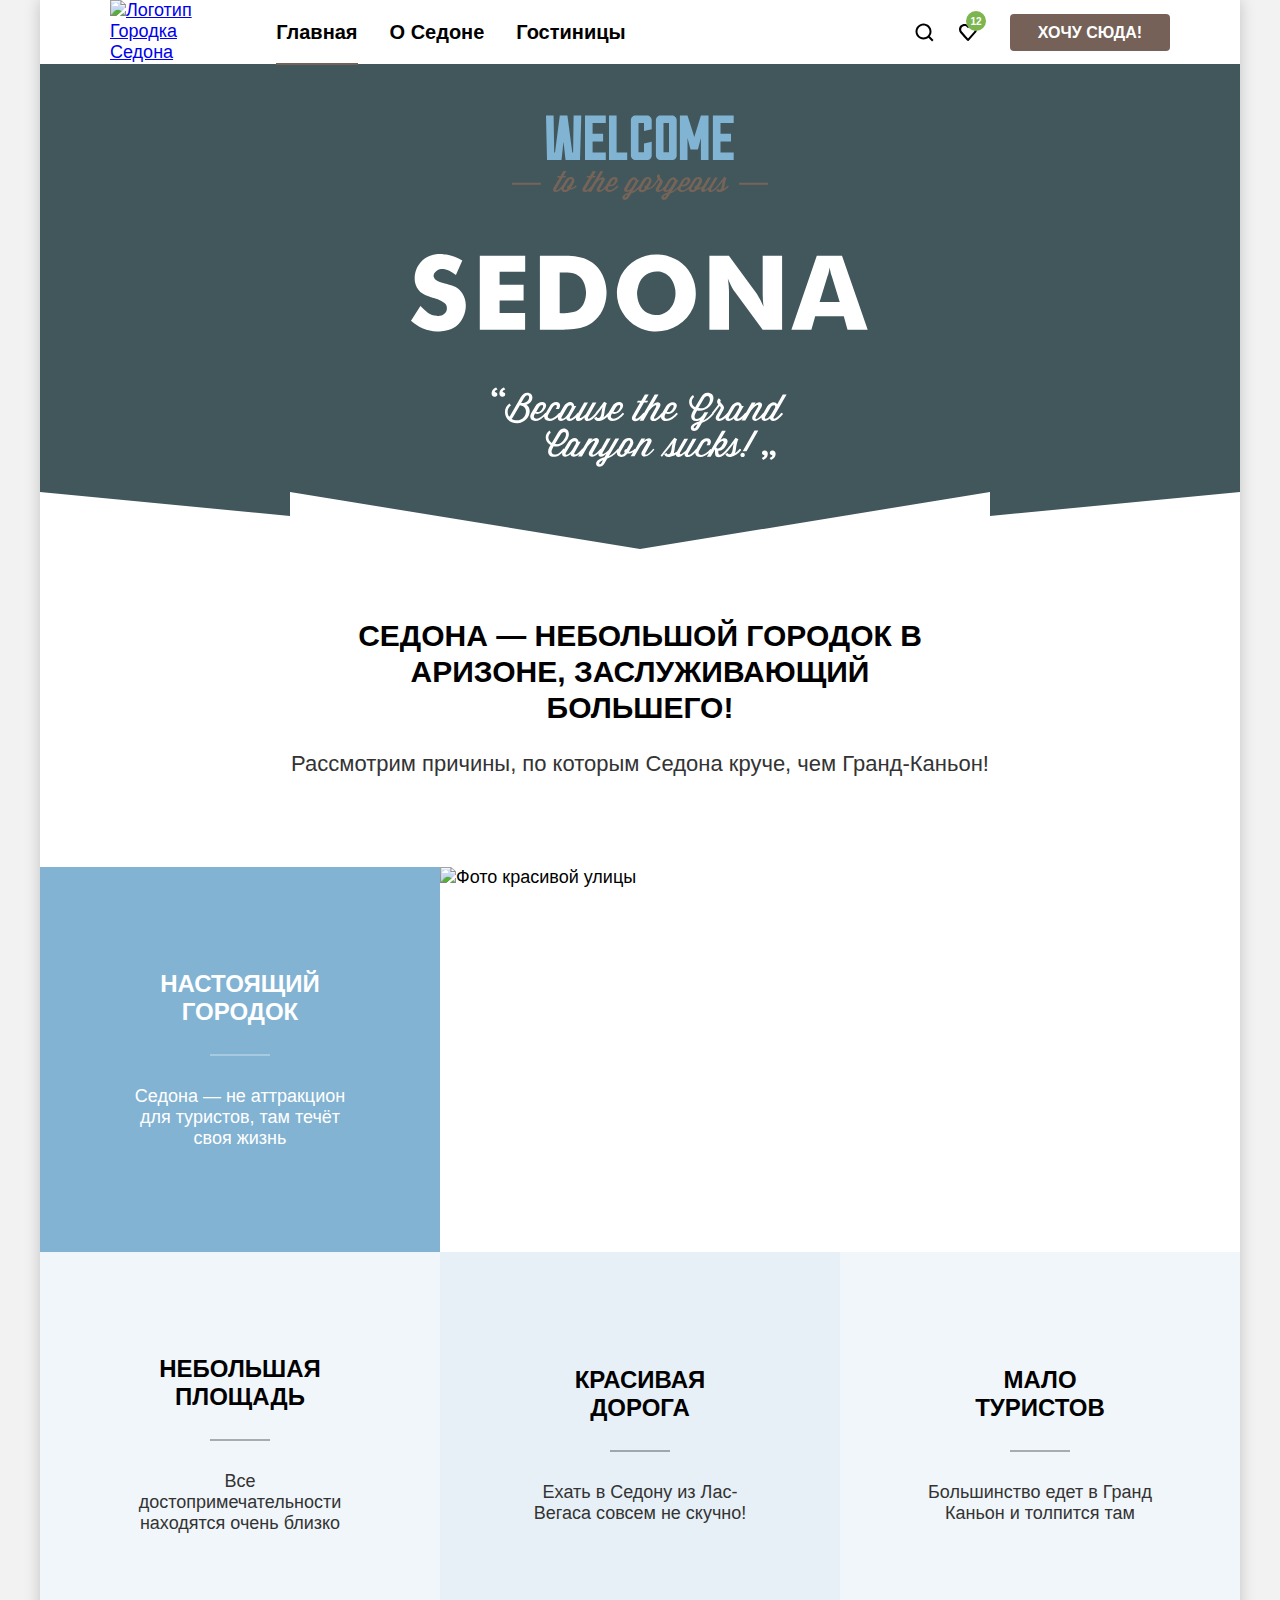
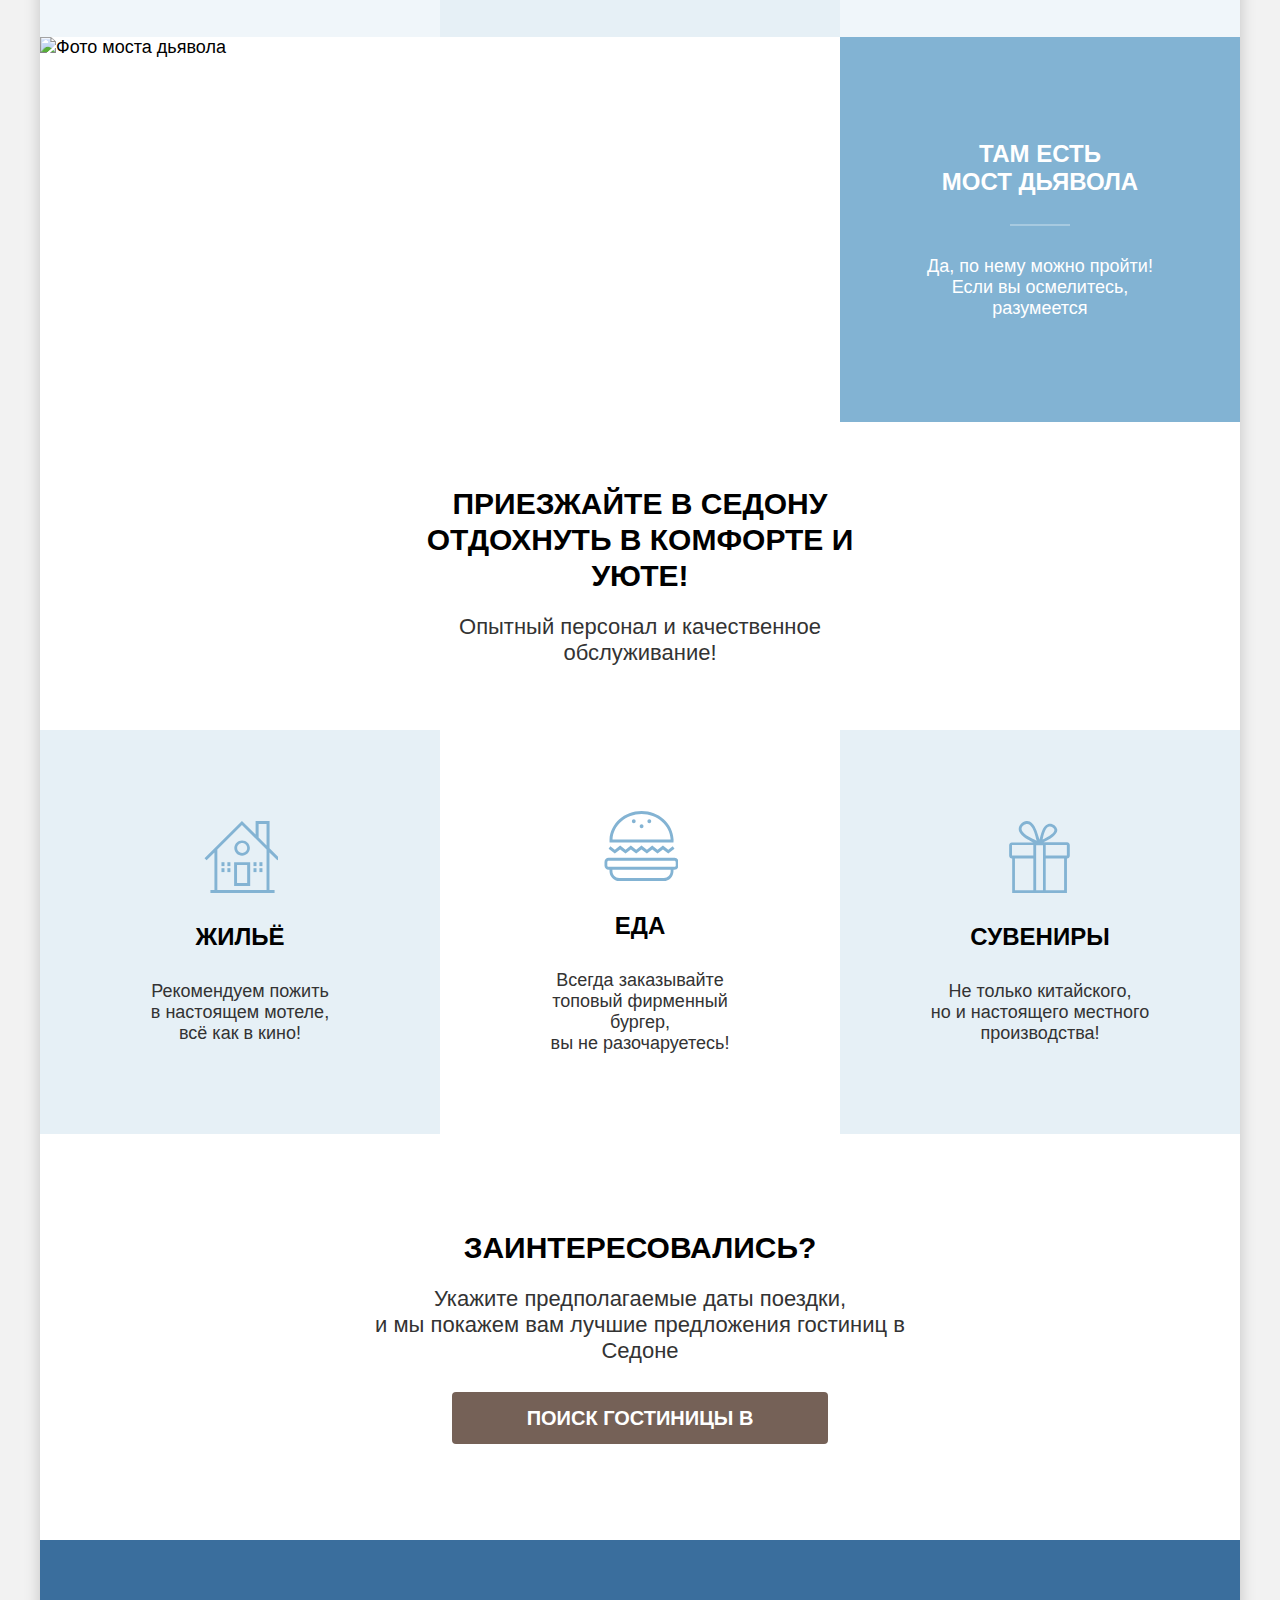
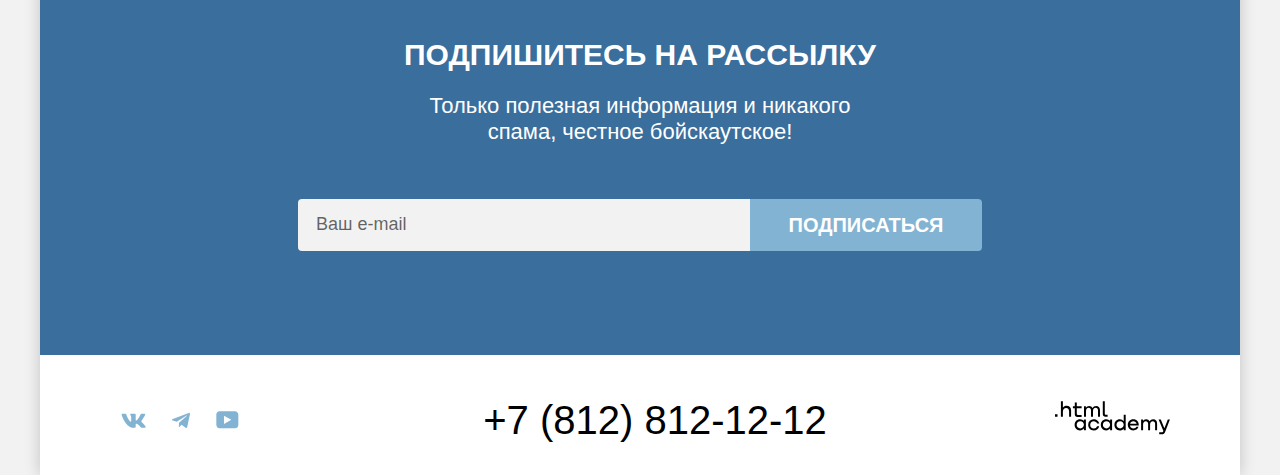
==== commit ae9cb4a2: "Merge pull request #11 from ralem09/master" ====
--- a/index.html
+++ b/index.html
@@ -3,82 +3,85 @@
   <head>
     <meta charset="utf-8">
     <link rel="stylesheet" href="style/style.css">
+    <link rel="icon" href="favicon.ico">
+    <link rel="icon" type="image/png" sizes="32x32" href="images/icons/favicon.png">
     <title>Городок Седона</title>
   </head>
   <body>
-  <header class="index-header">
-    <a class="logo" href="index.html">
-      <img class="header-logo" src="images/logo/logo-sedona.svg" width="140" height="70" alt="Логотип Городка Седона">
-    </a>
-    <nav class="navigation">
-      <ul class="navigation-list navigation-menu">
-        <li class="navigation-item">
-          <a class="navigation-link navigation-link-current" href="index.html">Главная</a>
-        </li>
-        <li class="navigation-item">
-          <a class="navigation-link" href="sedona.info">О седоне</a>
-        </li>
-        <li class="navigation-item">
-          <a class="navigation-link" href="catalog.html">Гостиницы</a>
-        </li>
-      </ul>
-      <ul class="navigation-list navigation-user">
-        <li class="navigation-user-item">
-          <a class="navigation-user-link navigation-user-serch" href="#">
-            <span class="visually-hidden">Поиск</span></a>
-        </li>
+    <header class="index-header">
+      <a class="logo" href="index.html">
+        <img class="header-logo" src="images/logo/logo-sedona.svg" width="140" height="70" alt="Логотип Городка Седона">
+      </a>
+      <nav class="navigation">
+        <ul class="navigation-list navigation-menu">
+          <li class="navigation-item">
+            <a class="navigation-link navigation-link-current" href="index.html">Главная</a>
+          </li>
+          <li class="navigation-item">
+            <a class="navigation-link" href="index.html">О седоне</a>
+          </li>
+          <li class="navigation-item">
+            <a class="navigation-link" href="catalog.html">Гостиницы</a>
+          </li>
+        </ul>
+        <ul class="navigation-list navigation-user">
+          <li class="navigation-user-item">
+            <a class="navigation-user-link navigation-user-search" href="#">
+              <span class="visually-hidden">Поиск</span>
+            </a>
+          </li>
           <li class="navigation-user-item">
             <a class="navigation-user-link navigation-favorites" href="#">
-            <span class="navigation-user-notification">12</span>
-            <span class="visually-hidden">Избранное</span>
-          </a>
-        </li>
-        <li class="navigation-user-item">
-          <a class="navigation-user-link button button-brown button-brown-user" href="#">Хочу сюда</a>
-        </li>
-      </ul>
-    </nav>
-  </header>
-  <main class="main-index main-container">
-    <section class="main-intro">
-      <h1 class="visually-hidden">Городок Седона</h1>
-          <img class="main-img-welcom" src="images/welcome.svg" width="458" height="350" alt="Welcome to the gorgeous Sedona, because the Grand Canyon sucks!">
-    </section>
-    <section class="advantages-top">
-      <h2 class="visually-hidden">Преимущества</h2>
-      <div class="tagline-top">
-        <h3 class="tagline-title tagline-title-top">Седона — небольшой городок в Аризоне,
-        заслуживающий большего!</h3>
-        <p class="tagline-subtitle tagline-subtitle-top">Рассмотрим причины, по которым Седона круче, чем Гранд-Каньон!</p>
-      </div>
-      <ul class="advantages-list">
-        <li class="advantages-item-1 advantages-card">
-          <h3 class="advantages-title">Настоящий городок</h3>
-          <p class="advantages-title-description">Седона — не аттракцион для туристов, там течёт своя жизнь</p>
-        </li>
-        <li class="advantages-item-2 advantages-img">
-          <img src="images/advantages-1.jpg" width="800" height="385" alt="Фото красивой улицы">
-        </li>
-        <li class="advantages-item-3 advantages-card">
-          <h3 class="advantages-title">Небольшая площадь</h3>
-          <p class="advantages-title-description">Все достопримечательности находятся очень близко</p>
-        </li>
-        <li class="advantages-item-4 advantages-card">
-          <h3 class="advantages-title">Красивая дорога</h3>
-          <p class="advantages-title-description">Ехать в Седону из Лас-Вегаса совсем не скучно!</p>
-        </li>
-        <li class="advantages-item-5 advantages-card">
-          <h3 class="advantages-title">Мало туристов</h3>
-          <p class="advantages-title-description">Большинство едет в Гранд Каньон и толпится там</p>
-        </li>
-        <li class="advantages-item-6 advantages-img">
-          <img src="images/advantages-2.jpg" width="800" height="385" alt="Фото моста дьявола">
-        </li>
-        <li class="advantages-item-7 advantages-card">
-          <h3 class="advantages-title">Там есть мост дьявола</h3>
-          <p class="advantages-title-description">Да, по нему можно пройти! Если вы осмелитесь, разумеется</p>
-        </li>
-      </ul>
+              <span class="navigation-user-notification">12</span>
+              <span class="visually-hidden">Избранное</span>
+            </a>
+          </li>
+          <li class="navigation-user-item">
+            <a class="navigation-user-link button button-brown button-brown-user" href="#">Хочу сюда!</a>
+          </li>
+        </ul>
+      </nav>
+    </header>
+    <main class="main-index main-container">
+      <section class="main-intro">
+        <h1 class="visually-hidden">Городок Седона</h1>
+            <img class="main-img-welcom" src="images/welcome.svg" width="458" height="352" alt="Welcome to the gorgeous Sedona, because the Grand Canyon sucks!">
+      </section>
+      <section class="advantages-top">
+        <h2 class="visually-hidden">Преимущества</h2>
+        <div class="tagline-top">
+          <h3 class="tagline-title tagline-title-top">Седона — небольшой городок в Аризоне,
+          заслуживающий большего!</h3>
+          <p class="tagline-subtitle tagline-subtitle-top">Рассмотрим причины, по которым Седона круче, чем Гранд-Каньон!</p>
+        </div>
+        <ul class="advantages-list">
+          <li class="advantages-item-1 advantages-card">
+            <h3 class="advantages-title">Настоящий городок</h3>
+            <p class="advantages-title-description">Седона — не аттракцион для туристов, там течёт своя жизнь</p>
+          </li>
+          <li class="advantages-item-2 advantages-img">
+            <img src="images/advantages-1.jpg" width="800" height="385" alt="Фото красивой улицы">
+          </li>
+          <li class="advantages-item-3 advantages-card">
+            <h3 class="advantages-title">Небольшая площадь</h3>
+            <p class="advantages-title-description">Все достопримечательности находятся очень близко</p>
+          </li>
+          <li class="advantages-item-4 advantages-card">
+            <h3 class="advantages-title">Красивая <br> дорога</h3>
+            <p class="advantages-title-description">Ехать в Седону из Лас-Вегаса совсем не скучно!</p>
+          </li>
+          <li class="advantages-item-5 advantages-card">
+            <h3 class="advantages-title">Мало <br> туристов</h3>
+            <p class="advantages-title-description">Большинство едет в Гранд Каньон и толпится там</p>
+          </li>
+          <li class="advantages-item-6 advantages-img">
+            <img src="images/advantages-2.jpg" width="800" height="385" alt="Фото моста дьявола">
+          </li>
+          <li class="advantages-item-7 advantages-card">
+            <h3 class="advantages-title">Там есть <br>мост дьявола</h3>
+            <p class="advantages-title-description">Да, по нему можно пройти! Если вы осмелитесь, разумеется</p>
+          </li>
+        </ul>
       </section>
       <section class="advantages-bottom">
         <div class="tagline-bottom">
@@ -86,130 +89,132 @@
           <p class="tagline-subtitle tagline-subtitle-bottom">Опытный персонал и качественное обслуживание!</p>
         </div>
         <ul class="advantages-list">
-              <li class="advantages-item-8 advantages-card">
-                <h3 class="advantages-title-bottom">Жильё</h3>
-                <p class="advantages-title-description-bottom">Рекомендуем пожить в настоящем мотеле, всё как в кино!</p>
-              </li>
-              <li class="advantages-item-9 advantages-card">
-                <h3 class="advantages-title-bottom">Еда</h3>
-                <p class="advantages-title-description-bottom">Всегда заказывайте топовый фирменный бургер, вы не разочаруетесь!</p>
-              </li>
-              <li class="advantages-item-10 advantages-card">
-                <h3 class="advantages-title-bottom">Сувениры</h3>
-                <p class="advantages-title-description-bottom">Не только китайского, но и настоящего местного производства!</p>
-              </li>
-        </ul>
-    </section>
-   <section class="find-hotels">
-    <h2 class="visually-hidden">Поиск гостиницы</h2>
-    <h3 class="tagline-title tagline-title-find">Заинтересовались?</h3>
-    <p class="tagline-subtitle tagline-subtitle-find">Укажите предполагаемые даты поездки, <br>и мы покажем вам лучшие предложения гостиниц в Седоне</p>
-    <a class="button-brown button-brown-find" href="#">ПОИСК ГОСТИНИЦЫ В СЕДОНЕ</a>
-   </section>
-    <section class="subscribe">
-      <h2 class="subscribe-title">Подпишитесь на рассылку</h2>
-      <p class="subscribe-text">Только полезная информация и никакого спама, честное бойскаутское!</p>
-      <form  class="subscribe-form" action="https://echo.htmlacademy.ru/" method="post">
-          <input class="input subscribe-input" type="email" name="subscribe-email" placeholder="Ваш e-mail" required >
-          <button class="button button-blue button-subscribe" type="submit">Подписаться</button>
-      </form>
-    </section>
-  </main>
-  <footer class="footer-page">
-    <section class="footer-social">
-      <h2 class="visually-hidden">Соц-сети</h2>
-      <ul class="footer-social-list">
-        <li class="footer-social-item">
-          <a href="https://vk.com/htmlacademy" class="social-icon">
-            <svg xmlns="http://www.w3.org/2000/svg" width="25" height="15" fill="none"><path fill="#83B3D3" fill-rule="evenodd" d="M24.12 1.8c.16-.54 0-.94-.8-.94H20.7c-.67 0-.98.34-1.15.73 0 0-1.33 3.2-3.22 5.27-.61.6-.9.8-1.23.8-.16 0-.41-.2-.41-.75v-5.1c0-.66-.19-.95-.74-.95H9.82c-.42 0-.67.3-.67.59 0 .62.95.76 1.04 2.51v3.8c0 .83-.15.98-.48.98-.9 0-3.06-3.2-4.34-6.88-.25-.72-.5-1-1.18-1H1.57c-.75 0-.9.34-.9.73 0 .68.89 4.07 4.14 8.55 2.17 3.06 5.23 4.72 8 4.72 1.68 0 1.88-.37 1.88-1v-2.32c0-.74.16-.88.7-.88.38 0 1.05.19 2.6 1.66 1.79 1.75 2.08 2.54 3.08 2.54h2.63c.75 0 1.12-.37.9-1.1-.23-.72-1.08-1.77-2.2-3.02-.62-.71-1.54-1.48-1.82-1.86-.39-.5-.28-.71 0-1.15 0 0 3.2-4.42 3.54-5.93Z" clip-rule="evenodd"/></svg>
-          </a>
-        </li>
-        <li class="footer-social-item">
-          <a href="https://t.me/htmlacademy " class="social-icon">
-            <svg xmlns="http://www.w3.org/2000/svg" width="18" height="17" fill="none"><path fill="#83B3D3" d="M16.79.96.84 7.1c-1.09.44-1.08 1.05-.2 1.32l4.1 1.28 9.47-5.98c.44-.27.85-.13.52.17l-7.68 6.93-.28 4.22c.41 0 .6-.2.83-.41l1.99-1.94 4.13 3.06c.77.42 1.31.2 1.5-.71l2.72-12.8c.28-1.1-.43-1.61-1.16-1.28Z"/></svg>
-          </a>
-        </li>
-        <li class="footer-social-item">
-          <a href="https://www.youtube.com/user/htmlacademyru" class="social-icon">
-            <svg xmlns="http://www.w3.org/2000/svg" width="23" height="18" fill="none"><path fill="#83B3D3" d="M18.94.36H3.51C1.65.36.33 1.95.33 3.76v10.09c0 1.91 1.32 3.5 3.18 3.5h15.65c1.64 0 3.17-1.59 3.17-3.4V3.76c-.22-1.8-1.53-3.4-3.39-3.4ZM7.99 12.89V4.82l7.34 4.04-7.34 4.03Z"/></svg>
-          </a>
-        </li>
-      </ul>
-    </section>
-    <section class="footer-phone">
-      <a class="footer-telephone" href="tel:+78128121212">+7 (812) 812-12-12</a>
-    </section>
-    <section class="footer-logo">
-      <a class="footer-logo-html" href="https://htmlacademy.ru/" title="Ссылка на разработчика сайта html-academy">
-        <svg xmlns="http://www.w3.org/2000/svg" width="115" height="34" fill="none"><path fill="#000" d="M0 13.26v2.6h2.5v-2.6H0ZM11.6 4.86c-1.6 0-2.8.7-3.6 1.7h-.1V.36h-2v15.5h2v-5.3c0-2.1 1.3-3.6 3.3-3.6 1.8 0 2.9 1.4 2.9 3.2v5.7h2v-6.1c.1-3-1.8-4.9-4.5-4.9ZM26.6 5.16h-4.8v-3.7h-2v3.8h-1.9v2h1.9v6c0 1.7 1 2.7 2.7 2.7h4.1v-2h-3.7c-.7 0-1.1-.4-1.1-1.1v-5.7h4.8v-2ZM41.1 4.96c-1.6 0-2.9.8-3.5 2.1h-.1c-.6-1.2-1.8-2.1-3.4-2.1-1.4 0-2.5.8-3.1 1.8h-.1v-1.6H29v10.6h2v-5.4c0-2 1-3.5 2.6-3.5 1.5 0 2.4 1 2.4 2.6v6.3h2v-5.6c0-2.4 1.4-3.3 2.6-3.3 1.5 0 2.4 1 2.4 2.6v6.3h2v-6.5c.1-2.5-1.4-4.3-3.9-4.3ZM47.8 13.06c0 1.7 1 2.7 2.8 2.7h2v-2h-1.7c-.7 0-1.1-.4-1.1-1.1V.36h-2v12.7ZM28.9 20.06c-.9-1.1-2.2-1.8-3.9-1.8-3.1 0-5.4 2.3-5.4 5.6s2.3 5.6 5.4 5.6c1.8 0 3-.8 3.8-1.9h.1v1.6h2v-10.6h-2v1.5Zm-3.6 7.4c-2.2 0-3.6-1.6-3.6-3.6s1.4-3.6 3.6-3.6 3.6 1.6 3.6 3.6c0 1.9-1.4 3.6-3.6 3.6ZM44.2 22.36c-.5-2.4-2.6-4.1-5.4-4.1a5.4 5.4 0 0 0-5.6 5.6c0 3.1 2.2 5.6 5.6 5.6 2.8 0 4.9-1.8 5.4-4.2h-2.1a3.4 3.4 0 0 1-3.3 2.3c-2.2 0-3.6-1.6-3.6-3.6s1.4-3.6 3.6-3.6c1.6 0 2.8 1 3.3 2.2h2.1v-.2ZM55.1 20.06c-.9-1.1-2.2-1.8-3.9-1.8-3.1 0-5.4 2.3-5.4 5.6s2.3 5.6 5.4 5.6c1.8 0 3-.8 3.8-1.9h.1v1.6h2v-10.6h-2v1.5Zm-3.6 7.4c-2.2 0-3.6-1.6-3.6-3.6s1.4-3.6 3.6-3.6 3.6 1.6 3.6 3.6c0 1.9-1.5 3.6-3.6 3.6ZM68.7 20.16c-.9-1.1-2.2-1.9-3.9-1.9-3.1 0-5.4 2.3-5.4 5.6s2.2 5.6 5.4 5.6c1.7 0 3-.8 3.8-1.8h.1v1.5h2v-15.4h-2v6.4Zm-3.6 7.3c-2.2 0-3.6-1.6-3.6-3.6s1.4-3.6 3.6-3.6 3.6 1.6 3.6 3.6c-.1 2-1.5 3.6-3.6 3.6ZM78.3 18.26c-3.3 0-5.5 2.5-5.5 5.6 0 3 2.1 5.6 5.5 5.6 2.5 0 4.5-1.3 5.2-3.6h-2.1c-.5 1-1.6 1.6-3 1.6-1.9 0-3.3-1.3-3.4-2.9h8.8c.2-3.6-2-6.3-5.5-6.3Zm0 1.9c1.7 0 3 1 3.3 2.6h-6.5c.3-1.5 1.5-2.6 3.2-2.6ZM98.2 18.26c-1.6 0-2.9.8-3.6 2h-.1c-.6-1.2-1.8-2-3.4-2-1.4 0-2.5.7-3.1 1.8v-1.5h-1.9v10.6h2v-5.4c0-2 1-3.4 2.6-3.5 1.5 0 2.4 1 2.4 2.6v6.3h2v-5.6c0-2.4 1.4-3.3 2.6-3.3 1.5 0 2.4 1 2.4 2.6v6.3h2v-6.5c.1-2.6-1.4-4.4-3.9-4.4ZM109.4 27.36l-3.6-8.9h-2.2l4.8 11.6c-.3.9-.7 1.2-1.7 1.2h-2.5v2h2.5c1.8 0 2.8-.8 3.5-2.6l4.7-12.2h-2.1l-3.4 8.9Z"/></svg>
-      </a>
-    </section>
-  </footer>
-  </body>
-  <div class="modal-container">
-    <div class="modal-window">
-      <button class="modal-button-close">
-        <img src="images/graphic/close.svg" alt="Закрыть">
-        <span class="visually-hidden">Закрыть</span>
-      </button>
-      <h2 class="modal-title">Поиск гостиницы в Седоне</h2>
-      <section class="modal-content">
-        <form class="modal-form" action="https://echo.htmlacademy.ru/" method="post">
-          <fieldset class="date-form date-wrapper">
-            <label class="date-title date-labe-grid" for="date-in">Дата заезда:</label>
+          <li class="advantages-item-8 advantages-card">
+            <h3 class="advantages-title-bottom">Жильё</h3>
+            <p class="advantages-title-description-bottom">Рекомендуем пожить<br> в настоящем мотеле, <br> всё как в кино!</p>
+          </li>
+          <li class="advantages-item-9 advantages-card">
+            <h3 class="advantages-title-bottom">Еда</h3>
+            <p class="advantages-title-description-bottom">Всегда заказывайте <br> топовый фирменный бургер,<br> вы не разочаруетесь!</p>
+          </li>
+          <li class="advantages-item-10 advantages-card">
+            <h3 class="advantages-title-bottom">Сувениры</h3>
+            <p class="advantages-title-description-bottom">Не только китайского,<br> но и настоящего местного<br> производства!</p>
+          </li>
+        </ul>
+      </section>
+      <section class="find-hotels">
+        <h2 class="visually-hidden">Поиск гостиницы</h2>
+        <h3 class="tagline-title tagline-title-find">Заинтересовались?</h3>
+        <p class="tagline-subtitle tagline-subtitle-find">Укажите предполагаемые даты поездки, <br>и мы покажем вам лучшие предложения гостиниц в Седоне</p>
+        <a class="button-brown button-brown-find" href="#">ПОИСК ГОСТИНИЦЫ В СЕДОНЕ</a>
+      </section>
+      <section class="subscribe">
+        <h2 class="subscribe-title">Подпишитесь на рассылку</h2>
+        <p class="subscribe-text">Только полезная информация и никакого спама, честное бойскаутское!</p>
+        <form  class="subscribe-form" action="https://echo.htmlacademy.ru/" method="post">
+            <input class="input subscribe-input" type="email" name="subscribe-email" placeholder="Ваш e-mail" required >
+            <button class="button button-blue button-subscribe" type="submit">Подписаться</button>
+        </form>
+      </section>
+    </main>
+    <footer class="footer-page">
+      <section class="footer-social">
+        <h2 class="visually-hidden">Соц-сети</h2>
+        <ul class="footer-social-list">
+          <li class="footer-social-item">
+            <a href="https://vk.com/htmlacademy" class="social-icon">
+              <svg xmlns="http://www.w3.org/2000/svg" width="25" height="15" fill="none"><path fill="#83B3D3" fill-rule="evenodd" d="M24.12 1.8c.16-.54 0-.94-.8-.94H20.7c-.67 0-.98.34-1.15.73 0 0-1.33 3.2-3.22 5.27-.61.6-.9.8-1.23.8-.16 0-.41-.2-.41-.75v-5.1c0-.66-.19-.95-.74-.95H9.82c-.42 0-.67.3-.67.59 0 .62.95.76 1.04 2.51v3.8c0 .83-.15.98-.48.98-.9 0-3.06-3.2-4.34-6.88-.25-.72-.5-1-1.18-1H1.57c-.75 0-.9.34-.9.73 0 .68.89 4.07 4.14 8.55 2.17 3.06 5.23 4.72 8 4.72 1.68 0 1.88-.37 1.88-1v-2.32c0-.74.16-.88.7-.88.38 0 1.05.19 2.6 1.66 1.79 1.75 2.08 2.54 3.08 2.54h2.63c.75 0 1.12-.37.9-1.1-.23-.72-1.08-1.77-2.2-3.02-.62-.71-1.54-1.48-1.82-1.86-.39-.5-.28-.71 0-1.15 0 0 3.2-4.42 3.54-5.93Z" clip-rule="evenodd"/></svg>
+            </a>
+          </li>
+          <li class="footer-social-item">
+            <a href="https://t.me/htmlacademy " class="social-icon">
+              <svg xmlns="http://www.w3.org/2000/svg" width="18" height="17" fill="none"><path fill="#83B3D3" d="M16.79.96.84 7.1c-1.09.44-1.08 1.05-.2 1.32l4.1 1.28 9.47-5.98c.44-.27.85-.13.52.17l-7.68 6.93-.28 4.22c.41 0 .6-.2.83-.41l1.99-1.94 4.13 3.06c.77.42 1.31.2 1.5-.71l2.72-12.8c.28-1.1-.43-1.61-1.16-1.28Z"/></svg>
+            </a>
+          </li>
+          <li class="footer-social-item">
+            <a href="https://www.youtube.com/user/htmlacademyru" class="social-icon">
+              <svg xmlns="http://www.w3.org/2000/svg" width="23" height="18" fill="none"><path fill="#83B3D3" d="M18.94.36H3.51C1.65.36.33 1.95.33 3.76v10.09c0 1.91 1.32 3.5 3.18 3.5h15.65c1.64 0 3.17-1.59 3.17-3.4V3.76c-.22-1.8-1.53-3.4-3.39-3.4ZM7.99 12.89V4.82l7.34 4.04-7.34 4.03Z"/></svg>
+            </a>
+          </li>
+        </ul>
+      </section>
+      <section class="footer-phone">
+        <h2 class="visually-hidden">Телефон</h2>
+        <a class="footer-telephone" href="tel:+78128121212">+7 (812) 812-12-12</a>
+      </section>
+      <section class="footer-logo">
+        <h2 class="visually-hidden">Логотип разработчика</h2>
+        <a class="footer-logo-html" href="https://htmlacademy.ru/" title="Ссылка на разработчика сайта html-academy">
+          <svg xmlns="http://www.w3.org/2000/svg" width="115" height="34" fill="none"><path fill="#000" d="M0 13.26v2.6h2.5v-2.6H0ZM11.6 4.86c-1.6 0-2.8.7-3.6 1.7h-.1V.36h-2v15.5h2v-5.3c0-2.1 1.3-3.6 3.3-3.6 1.8 0 2.9 1.4 2.9 3.2v5.7h2v-6.1c.1-3-1.8-4.9-4.5-4.9ZM26.6 5.16h-4.8v-3.7h-2v3.8h-1.9v2h1.9v6c0 1.7 1 2.7 2.7 2.7h4.1v-2h-3.7c-.7 0-1.1-.4-1.1-1.1v-5.7h4.8v-2ZM41.1 4.96c-1.6 0-2.9.8-3.5 2.1h-.1c-.6-1.2-1.8-2.1-3.4-2.1-1.4 0-2.5.8-3.1 1.8h-.1v-1.6H29v10.6h2v-5.4c0-2 1-3.5 2.6-3.5 1.5 0 2.4 1 2.4 2.6v6.3h2v-5.6c0-2.4 1.4-3.3 2.6-3.3 1.5 0 2.4 1 2.4 2.6v6.3h2v-6.5c.1-2.5-1.4-4.3-3.9-4.3ZM47.8 13.06c0 1.7 1 2.7 2.8 2.7h2v-2h-1.7c-.7 0-1.1-.4-1.1-1.1V.36h-2v12.7ZM28.9 20.06c-.9-1.1-2.2-1.8-3.9-1.8-3.1 0-5.4 2.3-5.4 5.6s2.3 5.6 5.4 5.6c1.8 0 3-.8 3.8-1.9h.1v1.6h2v-10.6h-2v1.5Zm-3.6 7.4c-2.2 0-3.6-1.6-3.6-3.6s1.4-3.6 3.6-3.6 3.6 1.6 3.6 3.6c0 1.9-1.4 3.6-3.6 3.6ZM44.2 22.36c-.5-2.4-2.6-4.1-5.4-4.1a5.4 5.4 0 0 0-5.6 5.6c0 3.1 2.2 5.6 5.6 5.6 2.8 0 4.9-1.8 5.4-4.2h-2.1a3.4 3.4 0 0 1-3.3 2.3c-2.2 0-3.6-1.6-3.6-3.6s1.4-3.6 3.6-3.6c1.6 0 2.8 1 3.3 2.2h2.1v-.2ZM55.1 20.06c-.9-1.1-2.2-1.8-3.9-1.8-3.1 0-5.4 2.3-5.4 5.6s2.3 5.6 5.4 5.6c1.8 0 3-.8 3.8-1.9h.1v1.6h2v-10.6h-2v1.5Zm-3.6 7.4c-2.2 0-3.6-1.6-3.6-3.6s1.4-3.6 3.6-3.6 3.6 1.6 3.6 3.6c0 1.9-1.5 3.6-3.6 3.6ZM68.7 20.16c-.9-1.1-2.2-1.9-3.9-1.9-3.1 0-5.4 2.3-5.4 5.6s2.2 5.6 5.4 5.6c1.7 0 3-.8 3.8-1.8h.1v1.5h2v-15.4h-2v6.4Zm-3.6 7.3c-2.2 0-3.6-1.6-3.6-3.6s1.4-3.6 3.6-3.6 3.6 1.6 3.6 3.6c-.1 2-1.5 3.6-3.6 3.6ZM78.3 18.26c-3.3 0-5.5 2.5-5.5 5.6 0 3 2.1 5.6 5.5 5.6 2.5 0 4.5-1.3 5.2-3.6h-2.1c-.5 1-1.6 1.6-3 1.6-1.9 0-3.3-1.3-3.4-2.9h8.8c.2-3.6-2-6.3-5.5-6.3Zm0 1.9c1.7 0 3 1 3.3 2.6h-6.5c.3-1.5 1.5-2.6 3.2-2.6ZM98.2 18.26c-1.6 0-2.9.8-3.6 2h-.1c-.6-1.2-1.8-2-3.4-2-1.4 0-2.5.7-3.1 1.8v-1.5h-1.9v10.6h2v-5.4c0-2 1-3.4 2.6-3.5 1.5 0 2.4 1 2.4 2.6v6.3h2v-5.6c0-2.4 1.4-3.3 2.6-3.3 1.5 0 2.4 1 2.4 2.6v6.3h2v-6.5c.1-2.6-1.4-4.4-3.9-4.4ZM109.4 27.36l-3.6-8.9h-2.2l4.8 11.6c-.3.9-.7 1.2-1.7 1.2h-2.5v2h2.5c1.8 0 2.8-.8 3.5-2.6l4.7-12.2h-2.1l-3.4 8.9Z"/></svg>
+        </a>
+      </section>
+    </footer>
+    <div class="modal-container modal-container-close">
+      <!-- Удаление класса modal-container-close, приводит к открытию модального окна -->
+      <div class="modal-window">
+        <button class="modal-button-close" type="button">
+          <img src="images/graphic/close.svg" width="14px" height="14px" alt="Закрыть">
+          <span class="visually-hidden">Закрыть</span>
+        </button>
+        <h2 class="modal-title">Поиск гостиницы в Седоне</h2>
+          <form class="modal-form" action="https://echo.htmlacademy.ru/" method="post">
+            <fieldset class="date-form date-wrapper">
+              <label class="date-title date-labe-grid" for="date-in">Дата заезда:</label>
               <input class="input date-input modal-input-grid" type="text" id="date-in" value="27 апреля 2020">
-              <button class="button-date">
+              <button class="button-date" type="button">
+                  <span class="visually-hidden">Календарь</span>
+              </button>
+              <p class="info-date error-date input-text-grid">Мы не можем отправить вас в прошлое.</p>
+            </fieldset>
+            <fieldset class="date-form date-wrapper">
+              <label class="date-title date-labe-grid" for="date-out">Дата выезда:</label>
+              <input class="input date-input modal-input-grid" type="text" id="date-out" value="1 сентября 2023">
+              <button class="button-date" type="button">
                 <span class="visually-hidden">Календарь</span>
               </button>
-            <p class="info-date error-date input-text-grid">Мы не можем отправить вас в прошлое.</p>
-          </fieldset>
-          <fieldset class="date-form date-wrapper">
-            <label class="date-title date-labe-grid" for="date-out">Дата выезда:</label>
-            <input class="input date-input modal-input-grid" type="text" id="date-out" value="1 сентября 2021">
-            <button class="button-date">
-              <span class="visually-hidden">Календарь</span>
-            </button>
-            <p class="info-date input-text-grid">На эти даты есть свободные номера. Пока есть.</p>
-          </fieldset>
-          <div class="people-wrapper">
-            <fieldset class="people">
-              <label class="date-title date-title-adults" for="adults-number">Взрослые:</label>
-              <div class="input input-people-wrapper">
-                <button class="people-min">
-                  <span class="visually-hidden">Меньше</span>
-                </button>
-                <input class="input people-number" type="text" id="adults-number" placeholder="0" value="2">
-                <button class="people-max">
-                  <span class="visually-hidden">Больше</span>
-                </button>
-              </div>
+              <p class="info-date input-text-grid">На эти даты есть свободные номера. Пока есть.</p>
             </fieldset>
-            <fieldset class="people">
-              <div class="wrapper-tooltip-button">
-              <label class="date-title date-title-children" for="children-number">Дети:</label>
-              <button class="tooltip-button" type="button">
-                <svg width="2" height="12" viewBox="0 0 2 12" fill="currentColor" xmlns="http://www.w3.org/2000/svg">
-                  <path fill-rule="evenodd" clip-rule="evenodd" d="M0 0H2V2H0V0ZM2 12H0V3H2V12Z" fill="white"/>
-                </svg>
-                <div class="tooltip-open">
-                    <p class="tooltip-text">Укажите количество детей, которые будут с вами, возраст которых от 6 до 18 лет. Дети до 6 лет размещаются бесплатно.</p>
+            <div class="people-wrapper">
+              <fieldset class="people">
+                <label class="date-title date-title-adults" for="adults-number">Взрослые:</label>
+                <div class="input input-people-wrapper">
+                  <button class="people-min" type="button">
+                    <span class="visually-hidden">Меньше</span>
+                  </button>
+                  <input class="input people-number" type="text" id="adults-number" placeholder="0" value="2">
+                  <button class="people-max" type="button">
+                    <span class="visually-hidden">Больше</span>
+                  </button>
                 </div>
-              </button>
-              </div>
-              <div class="input-people-wrapper">
-                <button class="people-min">
-                  <span class="visually-hidden">Меньше</span>
-                </button>
-                <input class="input people-number" id="children-number" type="text" placeholder="0" value="2">
-                <button class="people-max">
-                  <span class="visually-hidden">Больше</span>
-                </button>
-              </div>
-            </fieldset>
-          </div>
-          <button class="button button-blue button-blue-find">Найти</button>
-        </form>
-      </section>
+              </fieldset>
+              <fieldset class="people">
+                <div class="wrapper-tooltip-button">
+                  <label class="date-title date-title-children" for="children-number">Дети:
+                  </label>
+                  <button class="tooltip-button" type="button">
+                    <svg width="2" height="12" viewBox="0 0 2 12" fill="currentColor" xmlns="http://www.w3.org/2000/svg">
+                      <path fill-rule="evenodd" clip-rule="evenodd" d="M0 0H2V2H0V0ZM2 12H0V3H2V12Z" fill="white"/>
+                    </svg>
+                    <span class="tooltip-open">
+                      <span class="tooltip-text">Укажите количество детей, которые будут с вами, возраст которых от 6 до 18 лет. Дети до 6 лет размещаются бесплатно.</span>
+                    </span>
+                  </button>
+                </div>
+                <div class="input-people-wrapper">
+                  <button class="people-min" type="button">
+                    <span class="visually-hidden">Меньше</span>
+                  </button>
+                  <input class="input people-number" id="children-number" type="text" placeholder="0" value="2">
+                  <button class="people-max" type="button">
+                    <span class="visually-hidden">Больше</span>
+                  </button>
+                </div>
+              </fieldset>
+            </div>
+            <button class="button button-blue button-blue-find" type="submit">Найти</button>
+          </form>
+      </div>
     </div>
-  </div>
+  </body>
 </html>
--- a/style/style.css
+++ b/style/style.css
@@ -37,6 +37,7 @@
   height: 100%;
   width: 1200px;
   margin: 0 auto;
+  background-color: #F2F2F2;
 }
 
 
@@ -50,6 +51,8 @@
   line-height: 21px;
   background-color: #ffffff;
   color: #000000;
+  box-shadow: 0px 0px 15px 0px rgba(0, 0, 0, 0.20);
+
 }
 
 .visually-hidden {
@@ -88,7 +91,6 @@
   flex-direction: row;
   padding: 0 70px;
   height: 64px;
-  /* убрать высоту потом */
 }
 
 .logo {
@@ -116,8 +118,6 @@
   cursor: auto;
 }
 
-
-
 .navigation {
   display: flex;
   width: 100%;
@@ -131,7 +131,7 @@
 }
 
 .navigation-menu {
-  width: 339px;
+  width: 465px;
   margin-right: auto;
   flex-wrap: wrap;
 }
@@ -171,7 +171,7 @@
   cursor: auto;
 }
 
-.navigation-user-serch {
+.navigation-user-search {
   background-image: url("../images/icons/icon-find.svg");
   background-repeat: no-repeat;
   background-position: center;
@@ -192,7 +192,7 @@
   width: 20px;
   height: 20px;
   position: absolute;
-  top: 11px;
+  top: 1px;
   right: 4px;
   font-size: 10px;
   justify-content: center;
@@ -201,57 +201,71 @@
 
 .navigation-user-link {
   color: inherit;
-  font-size: 20px;
-  font-weight: 700;
-  line-height: 24px;
+  font-size: 16px;
+  font-weight: 700;
   text-transform: capitalize;
   text-align: center;
   text-decoration: none;
   display: block;
   padding: 22px 12px;
   width: 44px;
-  height: 64px;
   box-sizing: border-box;
 }
 
 .navigation-user-link:hover {
   opacity: 0.6;
- }
+}
 
  .navigation-user-link:focus {
   opacity: 0.6;
- }
+}
 
  .navigation-user-link:active {
   opacity: 0.4;
- }
+}
 
  .navigation-user-link:disabled {
    background-color: rgba(229, 229, 229, 1);
    color: rgba(229, 229, 229, 1);
    cursor: auto;
- }
-
-
-.navigation-link-current{
+}
+
+
+.navigation-link-current {
   position: relative;
-  }
+}
 
 .navigation-link-current::after {
   position: absolute;
   content: "";
   height: 2px;
-  bottom: 0;
+  bottom: -1px;
   right: 16px;
   left: 16px;
   background-color: rgba(117, 98, 87, 1);
 }
 
+.button {
+  color: #FFFFFF;
+  text-decoration: none;
+  text-transform: uppercase;
+  font-weight: 700;
+  font-family: "PT Sans", sans-serif;
+  border-radius: 4px;
+  border: none;
+  display: inline-flex;
+  align-items: center;
+  justify-content: center;
+  cursor: pointer;
+  padding: 8px 50px;
+}
+
+
 .button-brown-user {
   width: 160px;
-  height: 36px;
   margin-left: 20px;
-  padding: 0;
+  padding: 8px;
+  min-height: 36px;
 }
 
 /* header END */
@@ -269,6 +283,7 @@
   background:  url(../images/index-ladder.svg) bottom, url(../images/background-index.jpg);
   background-repeat: no-repeat;
   background-size: 100%, cover;
+  background-color: #42575c;
   height: 485px;
   text-align: center;
   color: #000000;
@@ -284,7 +299,6 @@
 
 .tagline-title-top {
   width: 650px;
-  padding-top: 69px;
   margin: 0;
   margin-bottom: 25px;
 }
@@ -292,8 +306,6 @@
 .tagline-title-find {
   margin: 0;
   margin-bottom: 20px;
-  margin-left: auto;
-  margin-right: auto;
 }
 
 
@@ -306,24 +318,22 @@
 
 .tagline-subtitle-top {
   margin: 0;
-  padding-bottom: 69px;
 }
 
 .tagline-subtitle-find {
-  margin-bottom: 54px;
+  margin: 0 0 54px 0;
   width: 592px;
   height: 52px;
-  margin-left: auto;
-  margin-right: auto;
 }
 
 /* advantages START */
 .tagline-top {
-  height: 261px;
   display: flex;
   flex-direction: column;
   align-items: center;
   height: auto;
+  padding: 69px;
+  margin-bottom: 21px;
 }
 
 .tagline-bottom {
@@ -332,6 +342,7 @@
   flex-direction: column;
   align-items: center;
   height: auto;
+  padding: 64px;
 }
 
 .advantages-top {
@@ -340,7 +351,6 @@
 
 .tagline-title-bottom {
   width: 505px;
-  padding-top: 64px;
   margin: 0;
   margin-bottom: 20px;
 }
@@ -348,7 +358,6 @@
 .tagline-subtitle-bottom {
   width: 490px;
   margin: 0;
-  padding-bottom: 64px;
 }
 
 .advantages-title {
@@ -358,6 +367,7 @@
   text-transform: uppercase;
   text-align: center;
   position: relative;
+  margin: 0 0 30px 0;
 }
 
 .advantages-title::after {
@@ -370,7 +380,7 @@
   left: 0;
   right: 0;
   margin: auto;
-  bottom: -25px;
+  bottom: -30px;
 }
 
 .advantages-item-1 .advantages-title::after,
@@ -462,7 +472,8 @@
 }
 
 .advantages-img {
-display: flex;
+  display: flex;
+  align-items: center;
 }
 
 .advantages-list{
@@ -486,7 +497,7 @@
   align-items: center;
   justify-content: center;
   flex-direction: column;
-  padding: 80px 85px;
+  padding: 103px 85px;
   box-sizing: border-box;
   min-height: 385px;
 }
@@ -494,12 +505,26 @@
 .advantages-title-description {
   font-size: 18px;
   text-align: center;
+  color: #333333;
+  margin: 30px 0 0 0;
 }
 
 .advantages-title-description-bottom {
   font-size: 18px;
   text-align: center;
   margin: 0;
+  color: #333333;
+}
+
+.advantages-item-8,
+.advantages-item-9,
+.advantages-item-10 {
+  padding: 80px 85px;
+}
+
+.advantages-item-1 .advantages-title-description,
+.advantages-item-7 .advantages-title-description {
+  color:#FFFFFF;
 }
 
 .advantages-bottom {
@@ -515,7 +540,7 @@
 }
 
 .button-brown-find {
-  background-color: #756157;
+  display: inline-flex;
   color: #FFFFFF;
   text-transform: uppercase;
   text-decoration: none;
@@ -530,21 +555,6 @@
   padding: 8px 50px;
 }
 
-
-.button {
-  color: #FFFFFF;
-  text-decoration: none;
-  text-transform: uppercase;
-  font-weight: 700;
-  font-family: "PT Sans", sans-serif;
-  border-radius: 4px;
-  border: none;
-  display: flex;
-  align-items: center;
-  justify-content: center;
-  cursor: pointer;
-}
-
 .button-brown {
   background-color: #756157;
 }
@@ -581,6 +591,7 @@
 
 .hotels-card .button-green {
   grid-area: button-2;
+  margin-left: 4px;
 }
 
 .button-green {
@@ -613,7 +624,7 @@
   display: flex;
   padding: 40px 70px 30px;
   height: 50px;
-  min-height: 130px;
+  min-height: 120px;
   box-sizing: border-box;
 }
 
@@ -638,7 +649,7 @@
 }
 
 .footer-social {
-  width: 200px;
+  min-width: 150px;
   display: flex;
   align-items: center;
 }
@@ -704,16 +715,17 @@
 
 /* footer END  */
 
-
-
 /* catalog START */
 
 .block-filter {
   background-image: url("../images/background-filter.jpg");
   background-repeat: no-repeat;
   background-size: cover;
+  background-color: #775b50;
   color: #FFFFFF  ;
   padding: 35px 70px 70px;
+  min-height: 412px;
+  box-sizing: border-box;
 }
 
 .inner-header {
@@ -762,7 +774,7 @@
   position: relative;
   background-image: url("../images/graphic/arrow.svg");
   background-repeat: no-repeat;
-  padding-right: 10px;
+  margin-right: 17px;
   left: 5px;
   top: 0px;
   height: 11px;
@@ -773,10 +785,10 @@
   color: #FFFFFF ;
   text-decoration: none;
   font-size: 16px;
-  line-height: 21px;
   font-weight: normal;
   display: flex;
   align-items: center;
+  margin-right: 6px ;
 }
 
 .breadcrumbs-link:hover {
@@ -791,6 +803,7 @@
 .catalog-hotels{
   display: flex;
   flex-direction: row;
+  min-height: 160px;
 }
 
 .catalog-filter {
@@ -813,7 +826,7 @@
   font-weight: 700;
   line-height: 24px;
   text-transform: capitalize;
-  padding-bottom: 32px;
+  padding: 0 0 32px 0;
 }
 
 .catalog-filter-item{
@@ -852,11 +865,11 @@
   font-size: 18px;
   font-weight: 700;
   box-sizing: border-box;
-  padding: 5px 10px;
+  padding: 12px 20px;
   outline: none;
   border: 2px solid transparent;
-  margin-bottom: 36px;
-  margin-right: 2px;
+  margin-bottom: 44px;
+  background-color: #F2F2F2;
 }
 
 .input-price:hover {
@@ -875,6 +888,7 @@
 
 .input-price-left {
   border-radius: 4px 0 0 4px;
+  margin-right: 2px;
 }
 
 .input-price-right {
@@ -927,7 +941,7 @@
 }
 
 .toggle-max {
-  right: -10px;
+  right: 0px;
   top: -8px;
 }
 
@@ -954,10 +968,14 @@
 }
 
 .catalog-button {
+  display: flex;
+  flex-direction: column;
+  justify-content: flex-end;
   border: none;
   margin: 0;
   margin-left: 70px;
   width: 191px;
+  padding: 0;
 }
 
 .button-reset {
@@ -969,19 +987,27 @@
   font-size: 16px;
   font-weight: 700;
   line-height: 20px;
+  font-style: normal;
   border-radius: 4px;
   cursor: pointer;
+  font-family: inherit;
+  text-transform: uppercase;
 }
 
 .control-mark {
   background-color: rgba(255, 255, 255, 1);
   width: 20px;
-  height: 20px;
+  height: 19px;
   display: inline-block;
   position: relative;
-  top: 0;
+  top: 2px;
+  align-self: flex-start;
   border-radius: 4px;
-  margin-right: 15px;
+  margin-right: 16px;
+}
+
+.control-span {
+  min-width: 150px;
 }
 
 .control-input[type="checkbox"]:checked + .control-mark::before {
@@ -1085,9 +1111,9 @@
 
 .selection-tile {
   box-sizing: border-box;
-  background-image: url("../images/graphic/variant-tile.svg");
+  background-image: url("../images/graphic/View-icon.svg");
   background-repeat: no-repeat;
-  background-size: 24px 20px;
+  background-size: 16px 15px;
   background-position: center;
   width: 48px;
   height: 48px;
@@ -1095,9 +1121,9 @@
 }
 
 .selection-slide {
-  background-image: url("../images/graphic/variant-slideshow.svg");
+  background-image: url("../images/graphic/view-slideshow.svg");
   background-repeat: no-repeat;
-  background-size: 24px 20px;
+  background-size: 16px 15px;
   background-position: center;
   box-sizing: border-box;
   width: 48px;
@@ -1109,9 +1135,9 @@
 
 .selection-list {
   box-sizing: border-box;
-  background-image: url("../images/graphic/variant-list.svg");
+  background-image: url("../images/graphic/viev-list.svg");
   background-repeat: no-repeat;
-  background-size: 24px 20px;
+  background-size: 16px 15px;
   background-position: center;
   width: 48px;
   height: 48px;
@@ -1141,10 +1167,9 @@
   border: 2px solid #000000;
 }
 
-
-
 .select-control {
   font-size: 18px;
+  font-family: inherit;
   line-height: 21px;
   height: 49px;
   padding: 10px 20px;
@@ -1155,7 +1180,13 @@
   background-image: url("../images/graphic/arrow-down.svg");
   background-repeat: no-repeat;
   background-position: right 20px center;
+  background-color: transparent;
   appearance: none;
+  color: #333333;
+}
+
+.button-selection {
+  padding: 0;
 }
 
 .select-control:hover {
@@ -1170,6 +1201,7 @@
  border-color: rgba(0, 0, 0, 0.30);
  cursor: auto;
 }
+
 /* selection END */
 
 /* hotels START */
@@ -1178,15 +1210,14 @@
   width: 1060px;
   display: grid;
   grid-template-columns: 340px 340px 340px;
-  gap: 20px;
+  column-gap: 20px;
+  row-gap: 17px;
   padding: 0 70px 40px;
 }
 
 .hotels-card {
   border: 1px solid #E6E6E6;
   border-radius: 4px;
-  /* width: 340px;
-  height: 438px; */
   padding: 20px;
   display: grid;
   grid-template-columns: 140px 140px;
@@ -1200,6 +1231,7 @@
 
 .hotels-card .button-blue {
   grid-area: button-2;
+  margin-left: 4px;
 }
 
 .hotels-card .button-brown {
@@ -1212,11 +1244,10 @@
 
 .button-card-size {
   width: 140px;
-  height: 36px;
-  display: flex;
   font-size: 16px;
   line-height: 20px;
   font-weight: 700;
+  padding: 8px 0;
   text-align: center;
 }
 
@@ -1264,6 +1295,7 @@
   width: 140px;
   margin: 0;
   grid-area: type;
+  color: #333333;
 }
 
 .hotels-card-price {
@@ -1272,7 +1304,9 @@
   text-align: right;
   width: 140px;
   margin: 0;
+  padding-left: 4px;
   grid-area: price;
+  color: #333333;
 }
 
 .hotels-card-rating {
@@ -1295,11 +1329,11 @@
 }
 
 .hotel-star-3 {
-  width: 70px;
+  width: 66px;
 }
 
 .hotel-star-4 {
-  width: 85px;
+  width: 89px;
 }
 
 .hotel-star-5 {
@@ -1313,6 +1347,8 @@
   width: 140px;
   height: 37px;
   margin: 0;
+  padding: 9px 16px 8px 26px;
+  box-sizing: border-box;
   text-align: center;
   background-color: #F2F2F2;
   border-radius: 4px;
@@ -1320,15 +1356,17 @@
   align-items: center;
   justify-content: center;
   grid-area: rating;
+  color: #333333;
 }
 
 /* hotels END */
 
 /* pagination START */
+
 .pagination {
   display: flex;
-  padding-top: 40px;
-  margin: 0 70px 60px;
+  padding-top: 35px;
+  margin: 3px 70px 60px;
   border-top: 1px solid #E6E6E6;
 }
 
@@ -1382,6 +1420,8 @@
 
 .pagination-more {
   background-color: #FFFFFF;
+  width: 60px;
+  height: 60px;
 }
 
 .pagination-current {
@@ -1403,6 +1443,7 @@
   color: #FFFFFF;
   background-image: url("../images/background-subscribe.jpg");
   text-align: center;
+  background-color: #3a6e9d;
   display: flex;
   flex-direction: column;
   flex-wrap: wrap;
@@ -1423,7 +1464,6 @@
   font-weight: 700;
   line-height: 36px;
   text-transform: uppercase;
-  /* padding-top: 96px; */
   margin: 0;
   margin-bottom: 20px;
 }
@@ -1463,12 +1503,11 @@
   width: 452px;
   height: 52px;
   padding: 20px 12px;
-  border: none;
   box-sizing: border-box;
   font: inherit;
   outline: none;
   border-radius: 4px 0 0 4px;
-  border: 2px solid #f2f2f2;
+  border: 6px solid transparent;
 }
 
 .subscribe-input:hover {
@@ -1485,19 +1524,11 @@
   outline: none;
 }
 
-.button-subscribe:disabled,
-.button-subscribe:disabled:hover {
-  color: #000;
-  background-color: rgba(0, 0, 0, 0.3);
-  border: 2px solid rgba(0, 0, 0, 0.3);
-  cursor: none;
-}
-
 .button-subscribe {
   width: 232px;
-  height: 52px;
+  min-height: 52px;
   font-size: 20px;
-  line-height: 36px;
+  line-height: 18px;
   font-weight: 700;
   border-radius: 0px 4px 4px 0px;
 }
@@ -1565,7 +1596,7 @@
 .modal-title {
   width: 480px;
   color: #000;
-  font-family: "PT Sans";
+  font-family: "PT Sans", sans-serif;
   font-size: 30px;
   font-weight: 700;
   line-height: 36px;
@@ -1577,7 +1608,7 @@
 .modal-form {
   display: flex;
   flex-direction: column;
-  gap: 30px;
+  gap: 23px;
 }
 
 .date-form {
@@ -1625,15 +1656,15 @@
   width: 440px;
   height: 48px;
   color: #000;
-  font-family: "PT Sans";
+  font-family: "PT Sans", sans-serif;
   font-size: 18px;
   font-weight: 700;
   line-height: 24px;
   background-color: #F2F2F2;
-  padding: 12px 20px;
+  padding: 12px 19px;
   border-radius: 4px;
   box-sizing: border-box;
-  border: none;
+  border: 2px solid transparent;
   margin-bottom: 4px;
 }
 
@@ -1663,6 +1694,7 @@
   font-size: 16px;
   font-weight: 400;
   line-height: 21px;
+  color: #333333;
 }
 
 .error-date {
@@ -1698,6 +1730,7 @@
 .people-wrapper {
   display: flex;
   justify-content: space-between;
+  margin-bottom: 24px;
 }
 
 .date-title-adults {
@@ -1705,8 +1738,7 @@
 }
 
 .date-title-children {
-  margin-right: 10px;
-  margin-top: 0px;
+  margin-top: 3px;
 }
 
 .wrapper-tooltip-button {
@@ -1720,11 +1752,12 @@
   margin: 0;
   border: none;
   justify-content: end;
-  width: 247px;
+  min-width: 247px;
 }
 
 .input-people-wrapper {
   width: 110px;
+  height: 48px;
   display: flex;
   background-color: #F2F2F2 ;
   border-radius: 4px;
@@ -1766,11 +1799,21 @@
   height: 48px;
   background-color: #F2F2F2;
   border: none;
+  font-style: inherit;
   font-size: 18px;
   font-weight: 700;
   line-height: 20px;
   box-sizing: border-box;
   text-align: center;
+}
+
+.people-number:focus {
+  outline: 2px solid #83B3D3;
+}
+
+.people-number:active {
+  border: 2px solid #000;
+  outline: none;
 }
 
 .people-min:hover,
@@ -1802,8 +1845,9 @@
   background-color: #83B3D3;
   border-radius: 50%;
   border: none;
-  margin-right: 46px;
   position: relative;
+  margin-left: 7px;
+  margin-right: 47px;
 }
 
 .tooltip-icon {
@@ -1820,7 +1864,7 @@
   border-radius: 10px;
   box-shadow: 0px 15px 30px 0px rgba(0, 0, 0, 0.30);
   box-sizing: border-box;
-  left: -111px;
+  left: -115px;
   top: 40px;
   display: flex;
   align-items: center;
@@ -1832,7 +1876,7 @@
   background-image: url("../images/graphic/triangle.svg");
   position: absolute;
   top: -9px;
-  left: 115px;
+  left: 117px;
   height: 9px;
   width: 19px;
 }
@@ -1846,7 +1890,7 @@
   display: flex;
   margin: 0;
   text-align: left;
-  font-family: "PT Sans";
+  font-family: "PT Sans", sans-serif;
 }
 
 .tooltip-button:hover {
@@ -1872,5 +1916,6 @@
   text-transform: uppercase;
   color: #fff
 }
+
 /* modal window END */
 
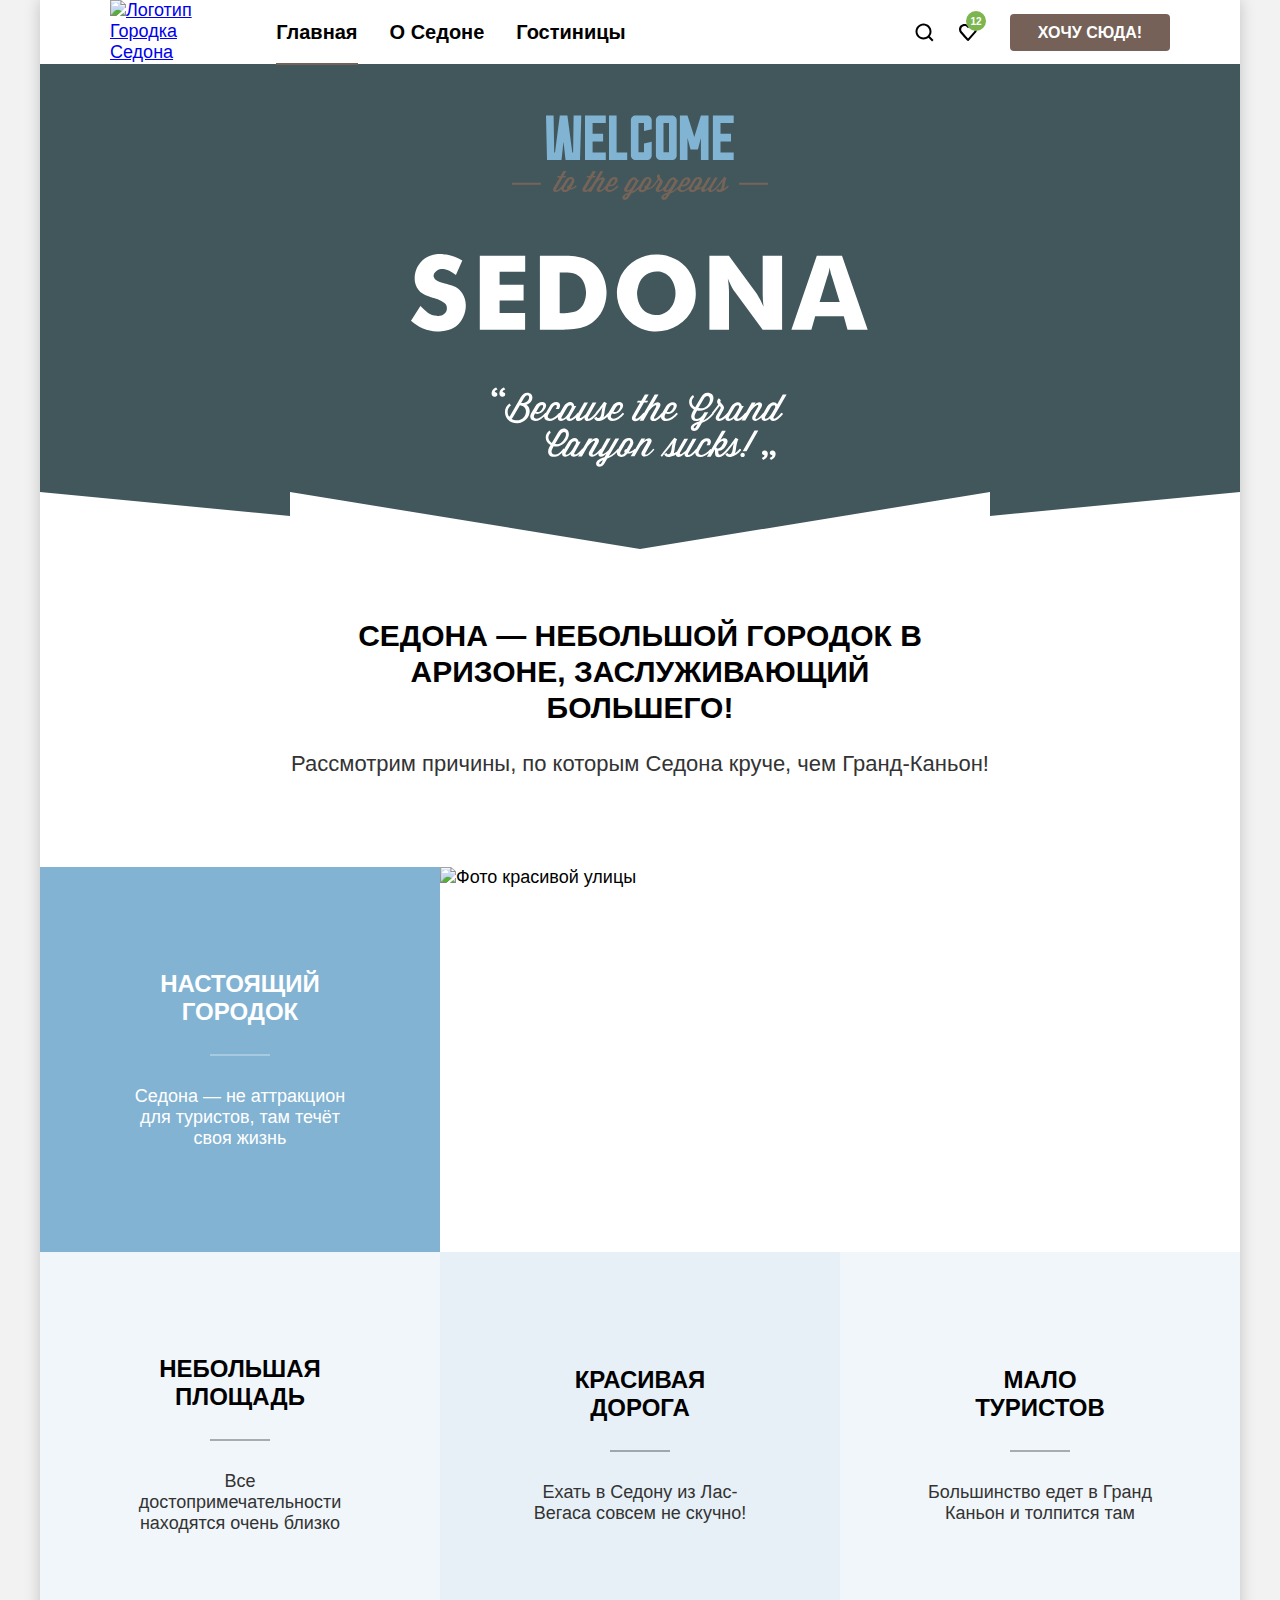
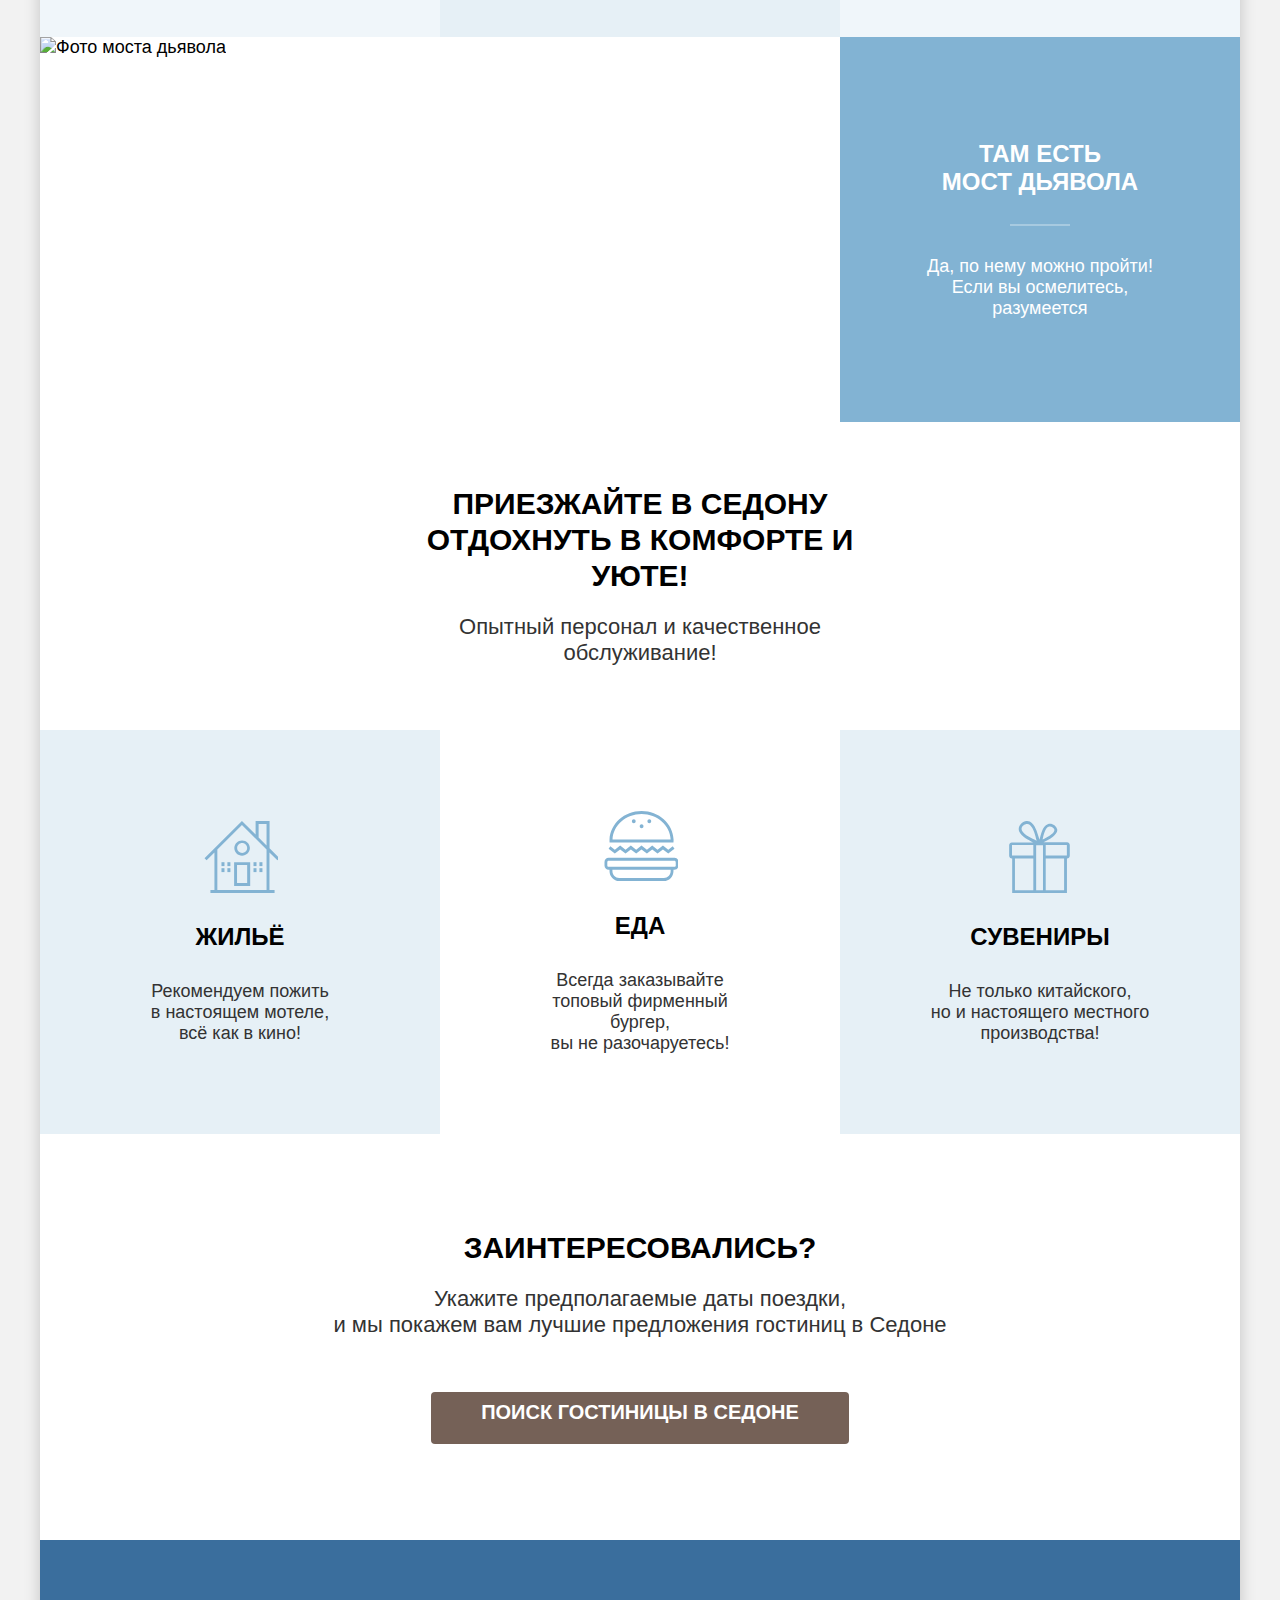
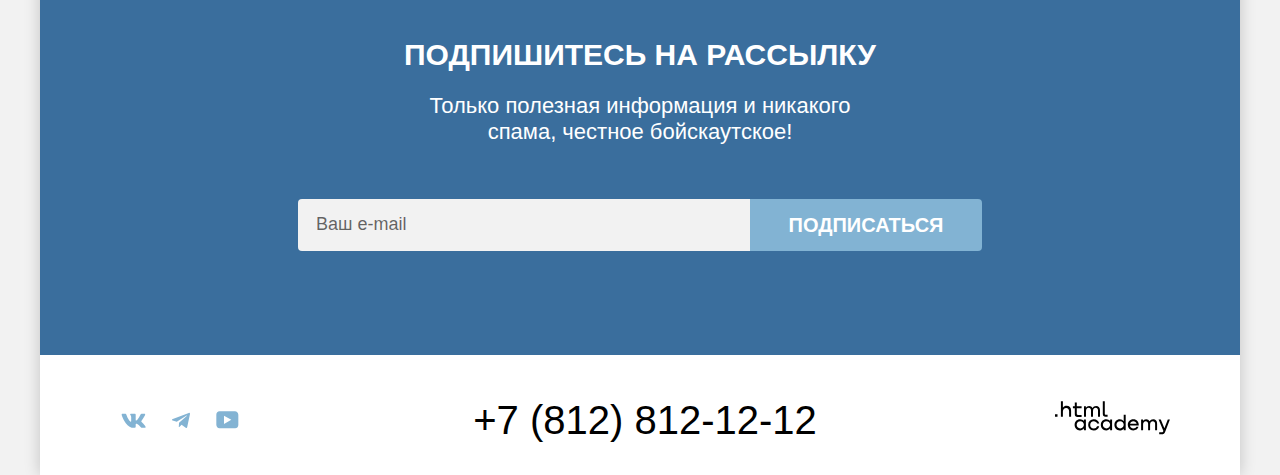
==== commit 2c674033: "Исправление ошибок" ====
--- a/index.html
+++ b/index.html
@@ -59,8 +59,8 @@
             <h3 class="advantages-title">Настоящий городок</h3>
             <p class="advantages-title-description">Седона — не аттракцион для туристов, там течёт своя жизнь</p>
           </li>
-          <li class="advantages-item-2 advantages-img">
-            <img src="images/advantages-1.jpg" width="800" height="385" alt="Фото красивой улицы">
+          <li class="advantages-item-2 advantages-item-img">
+            <img class="advantages-img" src="images/advantages-1.jpg" alt="Фото красивой улицы">
           </li>
           <li class="advantages-item-3 advantages-card">
             <h3 class="advantages-title">Небольшая площадь</h3>
@@ -74,8 +74,8 @@
             <h3 class="advantages-title">Мало <br> туристов</h3>
             <p class="advantages-title-description">Большинство едет в Гранд Каньон и толпится там</p>
           </li>
-          <li class="advantages-item-6 advantages-img">
-            <img src="images/advantages-2.jpg" width="800" height="385" alt="Фото моста дьявола">
+          <li class="advantages-item-6 advantages-item-img">
+            <img class="advantages-img" src="images/advantages-2.jpg" alt="Фото моста дьявола">
           </li>
           <li class="advantages-item-7 advantages-card">
             <h3 class="advantages-title">Там есть <br>мост дьявола</h3>
@@ -154,7 +154,7 @@
       <!-- Удаление класса modal-container-close, приводит к открытию модального окна -->
       <div class="modal-window">
         <button class="modal-button-close" type="button">
-          <img src="images/graphic/close.svg" width="14px" height="14px" alt="Закрыть">
+          <img src="images/graphic/close.svg" width="14" height="14" alt="Закрыть">
           <span class="visually-hidden">Закрыть</span>
         </button>
         <h2 class="modal-title">Поиск гостиницы в Седоне</h2>
--- a/style/style.css
+++ b/style/style.css
@@ -90,12 +90,12 @@
   display: flex;
   flex-direction: row;
   padding: 0 70px;
-  height: 64px;
+  min-height: 64px;
 }
 
 .logo {
   width: 140px;
-  height: 70px;
+  height: 64px;
   margin-right: 30px;
   z-index: 0;
 }
@@ -275,18 +275,17 @@
   flex-grow: 1;
 }
 
-.main-img-welcom {
-  padding-top: 51.4px;
-}
 
 .main-intro {
   background:  url(../images/index-ladder.svg) bottom, url(../images/background-index.jpg);
   background-repeat: no-repeat;
   background-size: 100%, cover;
   background-color: #42575c;
-  height: 485px;
+  min-height: 485px;
   text-align: center;
   color: #000000;
+  padding: 51.4px 0;
+  box-sizing: border-box;
 }
 
 .tagline-title {
@@ -322,7 +321,6 @@
 
 .tagline-subtitle-find {
   margin: 0 0 54px 0;
-  width: 592px;
   height: 52px;
 }
 
@@ -422,34 +420,6 @@
   margin: 30px 0;
 }
 
-.advantages-item-1 {
-  grid-area: 1/1/2/2;
-}
-
-.advantages-item-2 {
-  grid-area:  1/2/2/4 ;
-}
-
-.advantages-item-3 {
-  grid-area: 2/1/3/2;
-}
-
-.advantages-item-4 {
-  grid-area:  2/2/3/3 ;
-}
-
-.advantages-item-5 {
-  grid-area: 2/3/3/4;
-}
-
-.advantages-item-6 {
-  grid-area: 3/1/4/3;
-}
-
-.advantages-item-7 {
-  grid-area: 3/3/4/4;
-}
-
 .advantages-item-3,
 .advantages-item-5 {
   color: inherit;
@@ -471,26 +441,23 @@
   background-color: #ffffff;
 }
 
+.advantages-item-img {
+  display: flex;
+  width: 800px;
+}
+
 .advantages-img {
-  display: flex;
-  align-items: center;
+  object-fit: cover;
 }
 
 .advantages-list{
   list-style: none;
-  display: grid;
-  grid-template-columns: repeat(3, 400px);
+  display: flex;
+  flex-wrap: wrap;
   padding: 0;
   margin: 0;
 }
 
-.advantages-list-bottom {
-  list-style: none;
-  display: grid;
-  grid-template-columns: repeat(3, 400px);
-  padding: 0;
-  margin: 0;
-}
 
 .advantages-card {
   display: flex;
@@ -500,6 +467,7 @@
   padding: 103px 85px;
   box-sizing: border-box;
   min-height: 385px;
+  width: 400px;
 }
 
 .advantages-title-description {
@@ -534,7 +502,7 @@
 
 .find-hotels {
   text-align: center;
-  padding: 96px 304px;
+  padding: 96px 210px;
   min-height: 406px;
   box-sizing: border-box;
 }
@@ -546,12 +514,13 @@
   text-decoration: none;
   font-weight: 700;
   font-size: 20px;
-  line-height: 36px;
+  line-height: 25px;
   font-family: "PT Sans", sans-serif;
   border-radius: 4px;
   border: none;
-  width: 276px;
-  height: 36px;
+  min-width: 276px;
+  max-width: 500px;
+  min-height: 36px;
   padding: 8px 50px;
 }
 
@@ -623,7 +592,6 @@
 .footer-page {
   display: flex;
   padding: 40px 70px 30px;
-  height: 50px;
   min-height: 120px;
   box-sizing: border-box;
 }
@@ -659,6 +627,7 @@
   display: flex;
   align-items: center;
   justify-content: end;
+  flex-wrap: wrap;
 }
 
 .footer-logo-html:hover path {
@@ -677,6 +646,7 @@
   list-style: none;
   display: flex;
   padding: 0;
+  margin: 0;
   flex-wrap: wrap;
 }
 
@@ -689,11 +659,11 @@
 }
 
 .footer-phone {
-  margin-left: auto;
-  margin-right: auto;
-  align-items: center;
-  display: flex;
-
+  margin: 0 auto;
+  align-items: center;
+  justify-content: center;
+  display: flex;
+  flex-wrap: wrap;
 }
 
 .footer-telephone {
@@ -702,6 +672,7 @@
   line-height: 40px;
   text-transform: uppercase;
   color: #000000;
+  margin-right: 20px;
 }
 
 .footer-telephone:hover {
@@ -1111,7 +1082,7 @@
 
 .selection-tile {
   box-sizing: border-box;
-  background-image: url("../images/graphic/View-icon.svg");
+  background-image: url("../images/graphic/view-icon.svg");
   background-repeat: no-repeat;
   background-size: 16px 15px;
   background-position: center;
@@ -1135,7 +1106,7 @@
 
 .selection-list {
   box-sizing: border-box;
-  background-image: url("../images/graphic/viev-list.svg");
+  background-image: url("../images/graphic/view-list.svg");
   background-repeat: no-repeat;
   background-size: 16px 15px;
   background-position: center;
@@ -1554,7 +1525,6 @@
 
 .modal-window {
   width: 717px;
-  height: 576px;
   border-radius: 30px;
   background-color: #ffffff;
   box-shadow: 0px 25px 50px 0px rgba(0, 0, 0, 0.15);
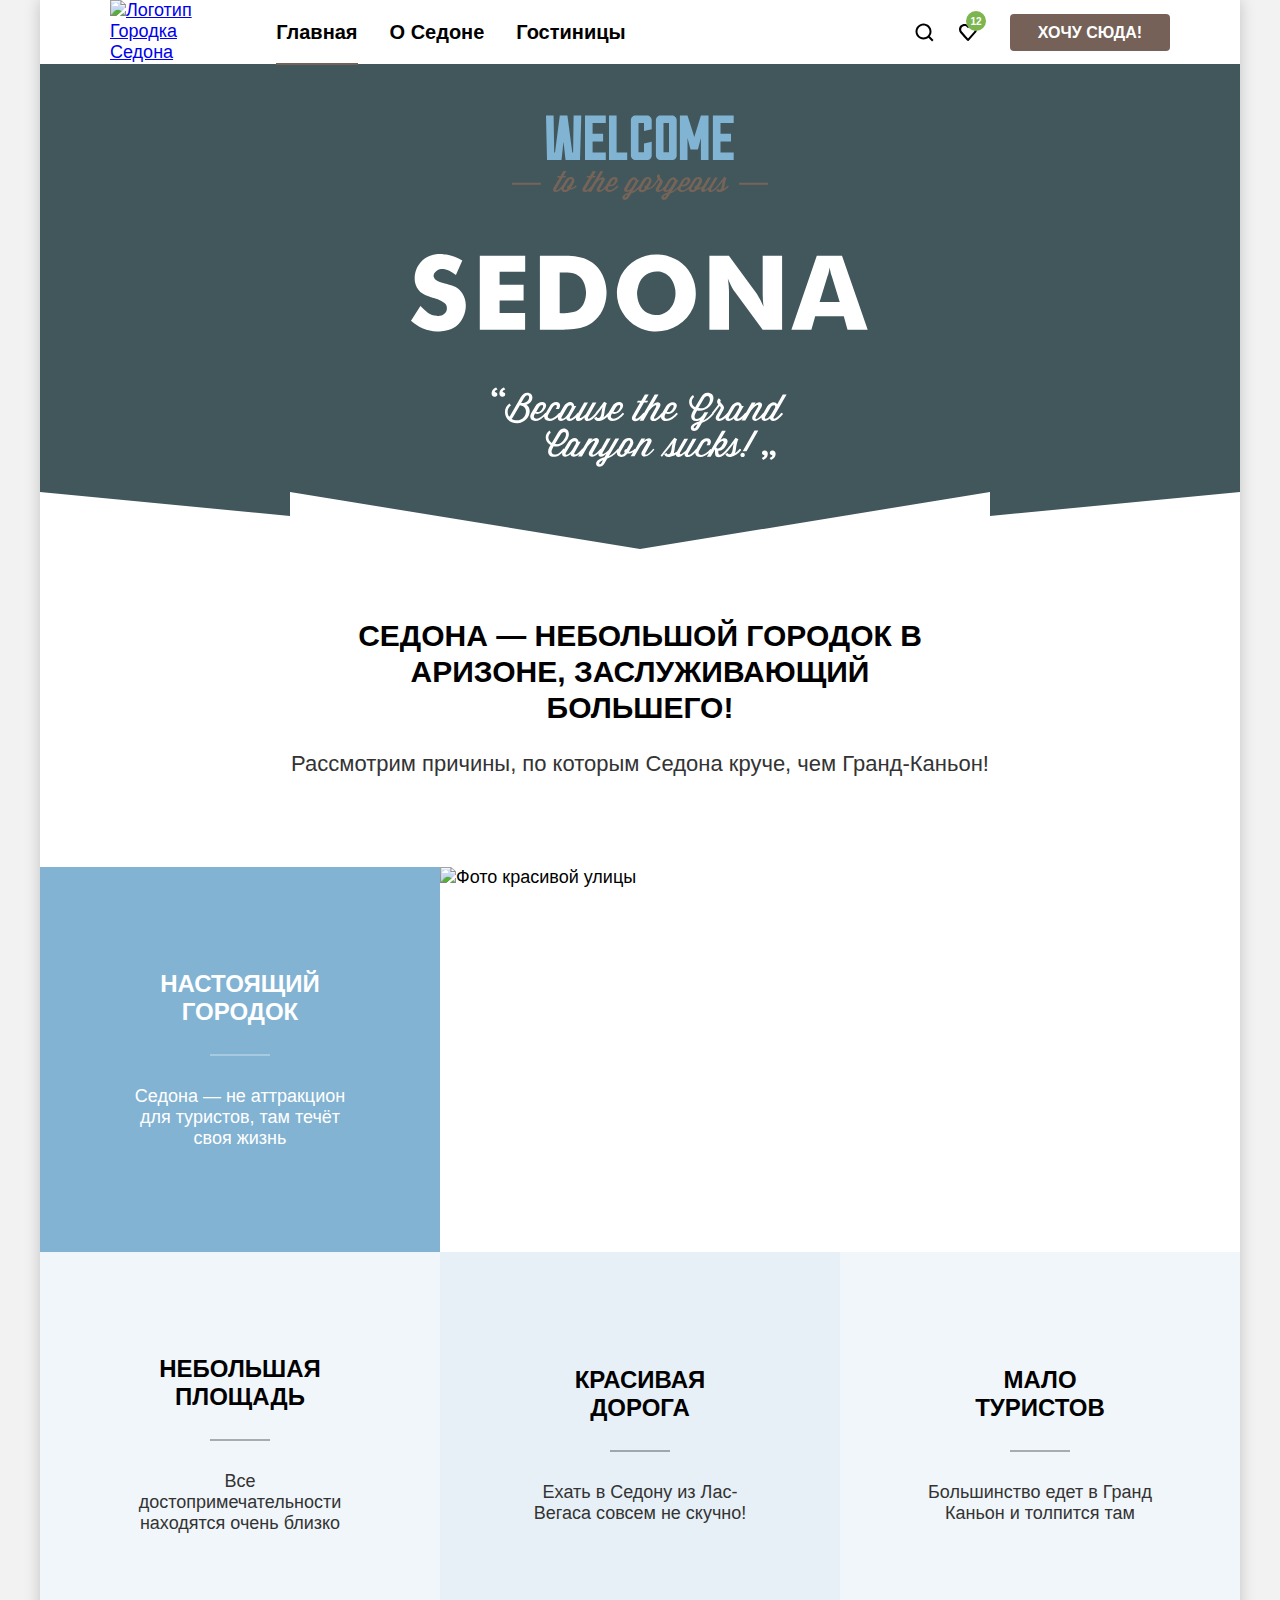
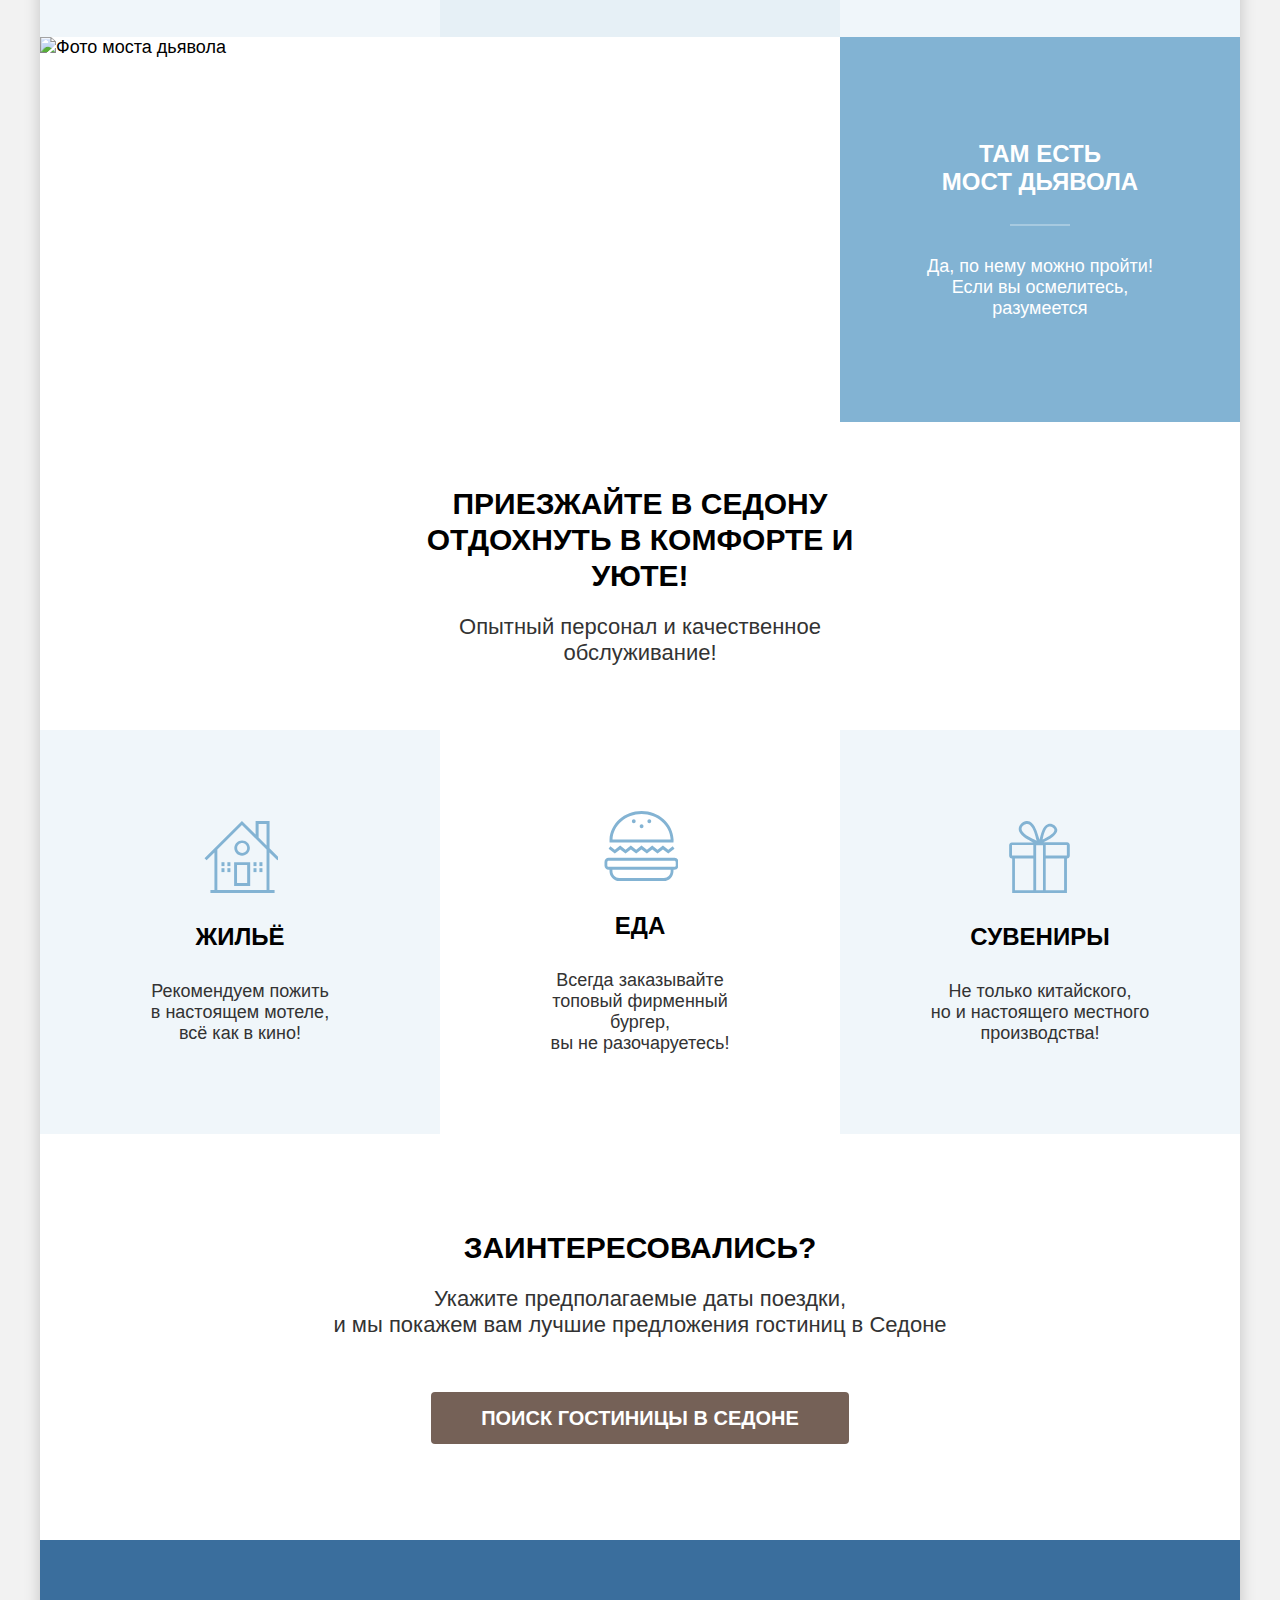
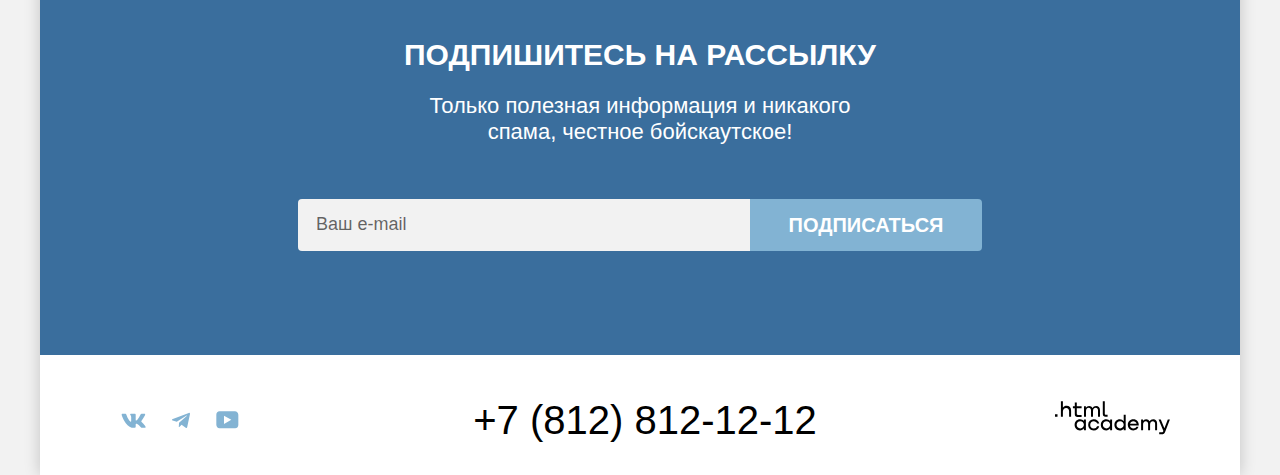
==== commit e58293b9: "Merge pull request #15 from ralem09/master" ====
--- a/index.html
+++ b/index.html
@@ -60,7 +60,7 @@
             <p class="advantages-title-description">Седона — не аттракцион для туристов, там течёт своя жизнь</p>
           </li>
           <li class="advantages-item-2 advantages-item-img">
-            <img class="advantages-img" src="images/advantages-1.jpg" alt="Фото красивой улицы">
+            <img class="advantages-img" src="images/advantages-1.jpg" width="800" height="385" alt="Фото красивой улицы">
           </li>
           <li class="advantages-item-3 advantages-card">
             <h3 class="advantages-title">Небольшая площадь</h3>
@@ -75,7 +75,7 @@
             <p class="advantages-title-description">Большинство едет в Гранд Каньон и толпится там</p>
           </li>
           <li class="advantages-item-6 advantages-item-img">
-            <img class="advantages-img" src="images/advantages-2.jpg" alt="Фото моста дьявола">
+            <img class="advantages-img" src="images/advantages-2.jpg" width="800" height="385" alt="Фото моста дьявола">
           </li>
           <li class="advantages-item-7 advantages-card">
             <h3 class="advantages-title">Там есть <br>мост дьявола</h3>
@@ -89,15 +89,15 @@
           <p class="tagline-subtitle tagline-subtitle-bottom">Опытный персонал и качественное обслуживание!</p>
         </div>
         <ul class="advantages-list">
-          <li class="advantages-item-8 advantages-card">
+          <li class="advantages-item-8 advantages-card advantages-card-bottom">
             <h3 class="advantages-title-bottom">Жильё</h3>
             <p class="advantages-title-description-bottom">Рекомендуем пожить<br> в настоящем мотеле, <br> всё как в кино!</p>
           </li>
-          <li class="advantages-item-9 advantages-card">
+          <li class="advantages-item-9 advantages-card advantages-card-bottom">
             <h3 class="advantages-title-bottom">Еда</h3>
             <p class="advantages-title-description-bottom">Всегда заказывайте <br> топовый фирменный бургер,<br> вы не разочаруетесь!</p>
           </li>
-          <li class="advantages-item-10 advantages-card">
+          <li class="advantages-item-10 advantages-card advantages-card-bottom">
             <h3 class="advantages-title-bottom">Сувениры</h3>
             <p class="advantages-title-description-bottom">Не только китайского,<br> но и настоящего местного<br> производства!</p>
           </li>
--- a/style/style.css
+++ b/style/style.css
@@ -432,13 +432,8 @@
   background-color: #82B3D3;
 }
 
-.advantages-item-4,
-.advantages-item-8,
-.advantages-item-10 {
+.advantages-item-4 {
   background-color: rgba(131, 179, 211, 0.20);
-}
-.advantages-item-9 {
-  background-color: #ffffff;
 }
 
 .advantages-item-img {
@@ -448,6 +443,7 @@
 
 .advantages-img {
   object-fit: cover;
+  height: 100%;
 }
 
 .advantages-list{
@@ -458,6 +454,9 @@
   margin: 0;
 }
 
+.advantages-card-bottom:nth-child(odd) {
+  background-color: rgba(131, 179, 211, 0.12);
+}
 
 .advantages-card {
   display: flex;
@@ -470,6 +469,11 @@
   width: 400px;
 }
 
+.advantages-card-bottom {
+  padding: 80px 85px;
+}
+
+
 .advantages-title-description {
   font-size: 18px;
   text-align: center;
@@ -482,12 +486,6 @@
   text-align: center;
   margin: 0;
   color: #333333;
-}
-
-.advantages-item-8,
-.advantages-item-9,
-.advantages-item-10 {
-  padding: 80px 85px;
 }
 
 .advantages-item-1 .advantages-title-description,
@@ -522,6 +520,7 @@
   max-width: 500px;
   min-height: 36px;
   padding: 8px 50px;
+  align-items: center;
 }
 
 .button-brown {
@@ -559,7 +558,6 @@
 }
 
 .hotels-card .button-green {
-  grid-area: button-2;
   margin-left: 4px;
 }
 
@@ -1082,7 +1080,7 @@
 
 .selection-tile {
   box-sizing: border-box;
-  background-image: url("../images/graphic/view-icon.svg");
+  background-image: url("../images/graphic/view-tile.svg");
   background-repeat: no-repeat;
   background-size: 16px 15px;
   background-position: center;
@@ -1192,21 +1190,13 @@
   padding: 20px;
   display: grid;
   grid-template-columns: 140px 140px;
-  grid-template-areas:
-  "title title"
-  "type price"
-  "button-1 button-2"
-  "stars rating";
   gap: 16px;
+  align-content: start;
+  align-self: start;
 }
 
 .hotels-card .button-blue {
-  grid-area: button-2;
   margin-left: 4px;
-}
-
-.hotels-card .button-brown {
-  grid-area: button-1;
 }
 
 .hotels-card:nth-child(3n) {
@@ -1228,13 +1218,12 @@
   font-weight: 700;
   color: #000000;
   margin: 0;
-  grid-area: title;
-  grid-column: 1 / 3;
 }
 
 .hotels-card-link {
   text-decoration: none;
   display: grid;
+  grid-column: 1 / 3;
 }
 
 .hotels-card-link:hover {
@@ -1265,7 +1254,6 @@
   line-height: 21px;
   width: 140px;
   margin: 0;
-  grid-area: type;
   color: #333333;
 }
 
@@ -1276,14 +1264,12 @@
   width: 140px;
   margin: 0;
   padding-left: 4px;
-  grid-area: price;
   color: #333333;
 }
 
 .hotels-card-rating {
   background-image: url("../images/graphic/star.svg") ;
   background-repeat: space;
-  grid-area: stars;
   height: 18px;
   display: flex;
   align-items: center;
@@ -1326,7 +1312,6 @@
   display: flex;
   align-items: center;
   justify-content: center;
-  grid-area: rating;
   color: #333333;
 }
 
@@ -1828,17 +1813,18 @@
 .tooltip-open {
   position: absolute;
   width: 256px;
-  height: 143px;
+  min-height: 143px;
   padding: 15px 18px 18px 22px;
   background-color: #333333;
   border-radius: 10px;
   box-shadow: 0px 15px 30px 0px rgba(0, 0, 0, 0.30);
   box-sizing: border-box;
-  left: -115px;
   top: 40px;
   display: flex;
   align-items: center;
   display: none;
+  left: 50%;
+  transform: translateX(-50%);
 }
 
 .tooltip-open::after {
@@ -1846,9 +1832,10 @@
   background-image: url("../images/graphic/triangle.svg");
   position: absolute;
   top: -9px;
-  left: 117px;
   height: 9px;
   width: 19px;
+  left: 50%;
+  transform: translateX(-50%);
 }
 
 .tooltip-text {
